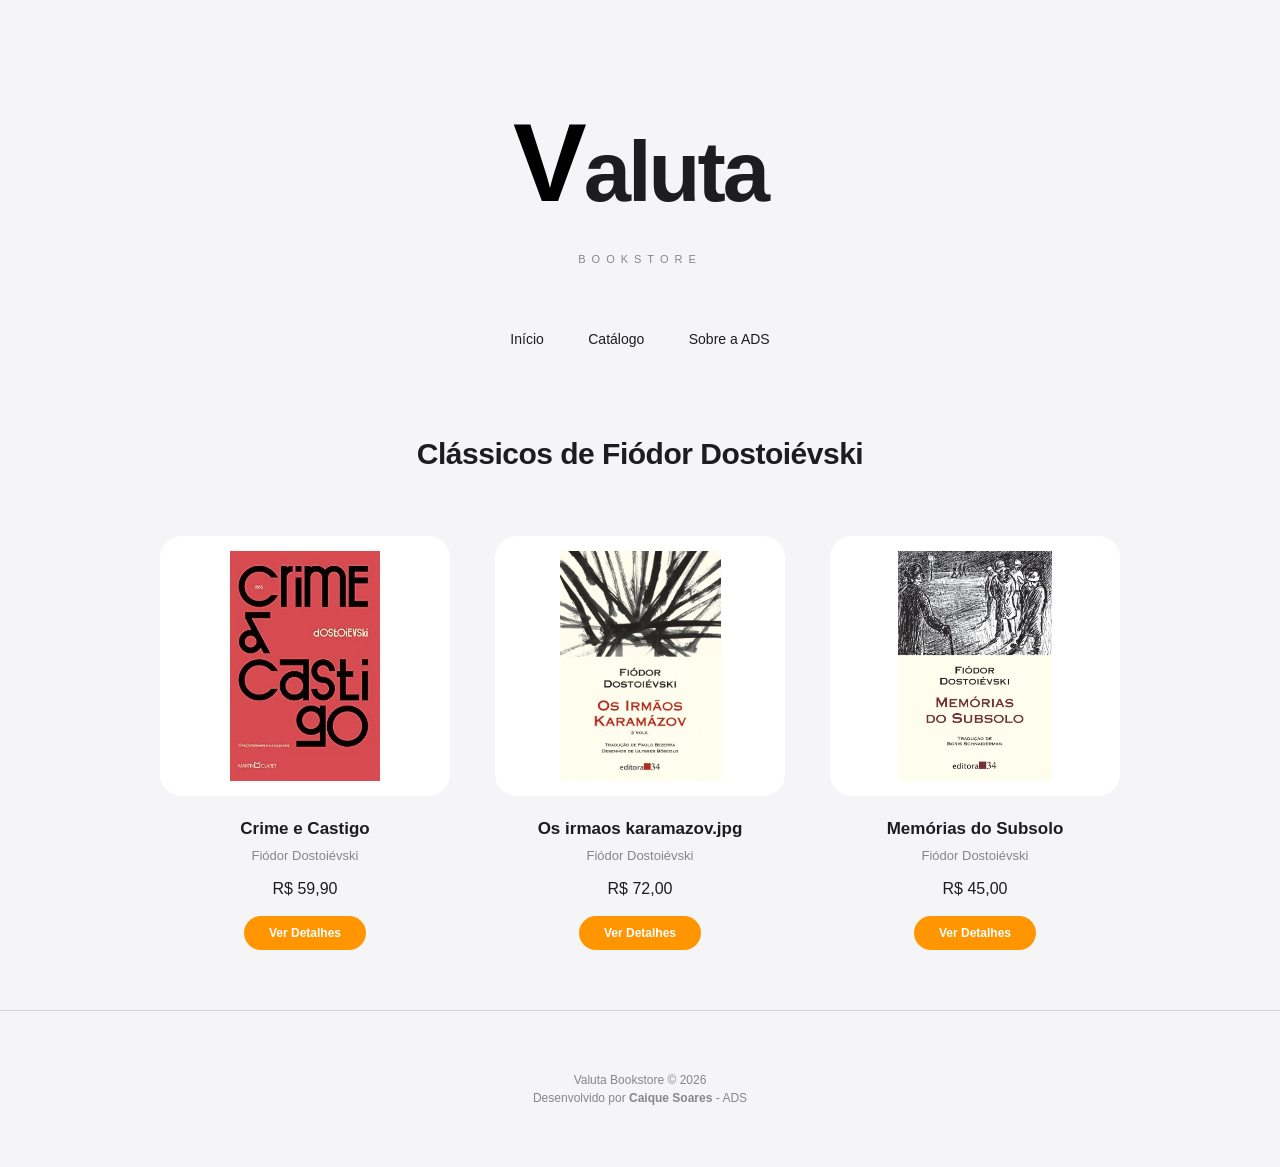
==== index.html @ 692374e3 "layout minimalista Implementação de design limpo com paleta de cinzas e branco." ====
<!DOCTYPE html>
<html lang="pt-br">
<head>
    <meta charset="UTF-8">
    <meta name="viewport" content="width=device-width, initial-scale=1.0">
    <title>Valuta - Bookstore Simulator</title>
    
    <link rel="preconnect" href="https://fonts.googleapis.com">
    <link rel="preconnect" href="https://fonts.gstatic.com" crossorigin>
    <link href="https://fonts.googleapis.com/css2?family=Playfair+Display:ital,wght@1,900&family=Lora:ital,wght@0,400;0,700;1,400&display=swap" rel="stylesheet">
    
    <link rel="stylesheet" href="style.css">
</head>
<body>

    <header>
        <h1 class="logo">Valuta</h1>
        <p class="subtitle">Bookstore</p>
    </header>

    <nav>
        <div class="nav-links">
            <a href="#">Início</a>
            <a href="#">Catálogo</a>
            <a href="#">Sobre a ADS</a>
        </div>
    </nav>

    <main class="container">
        <div class="section-header">
            <h2>Clássicos de Fiódor Dostoiévski</h2>
            <div class="line"></div>
        </div>
        
        <section class="livros-grid">
            <article class="card-livro">
                <div class="capa-container">
                    <img src="crime-e-castigo.webp" alt="Crime e Castigo">
                </div>
                <h3>Crime e Castigo</h3>
                <p class="autor">Fiódor Dostoiévski</p>
                <p class="preco">R$ 59,90</p>
                <button class="btn-comprar">Ver Detalhes</button>
            </article>

            <article class="card-livro">
                <div class="capa-container">
                    <img src="os-irmaos-karamazov.jpg" alt="Os Irmãos Karamazov">
                </div>
                <h3>Os irmaos karamazov.jpg</h3>
                <p class="autor">Fiódor Dostoiévski</p>
                <p class="preco">R$ 72,00</p>
                <button class="btn-comprar">Ver Detalhes</button>
            </article>

            <article class="card-livro">
                <div class="capa-container">
                    <img src="memorias-do-subsolo.jpg" alt="O Homem do Subsolo">
                </div>
                <h3>Memórias do Subsolo</h3>
                <p class="autor">Fiódor Dostoiévski</p>
                <p class="preco">R$ 45,00</p>
                <button class="btn-comprar">Ver Detalhes</button>
            </article>
        </section>
    </main>

    <footer>
        <p>Valuta Bookstore &copy; 2026</p>
        <p>Desenvolvido por <strong>Caique Soares</strong> - ADS</p>
    </footer>

</body>
</html>
---- style.css ----
/* Reset Minimalista Estilo Apple */
* {
    margin: 0;
    padding: 0;
    box-sizing: border-box;
}

body {
    background-color: #f5f5f7; /* Cinza claro suave */
    color: #1d1d1f; /* Tipografia padrão Apple */
    font-family: -apple-system, BlinkMacSystemFont, "Segoe UI", Roboto, Helvetica, Arial, sans-serif;
    line-height: 1.5;
    -webkit-font-smoothing: antialiased;
}

/* Cabeçalho Limpo */
header {
    padding: 80px 20px 40px;
    text-align: center;
}

/* Logo: V com ênfase total */
.logo {
    font-size: 85px;
    font-weight: 700; /* Fonte grossa */
    letter-spacing: -3px;
    color: #1d1d1f;
    display: inline-block;
}

/* Ênfase especial no V */
.logo::first-letter {
    font-size: 1.3em; /* Deixa o V bem maior que o restante */
    font-weight: 900; /* Mais grosso ainda */
    color: #000000;
}

.subtitle {
    font-size: 11px;
    text-transform: uppercase;
    letter-spacing: 6px;
    color: #86868b;
    margin-top: 5px;
    display: block;
}

/* Navegação Transparente (Blur) */
nav {
    display: flex;
    justify-content: center;
    padding: 20px 0;
    background: rgba(245, 245, 247, 0.8);
    backdrop-filter: blur(20px);
    position: sticky;
    top: 0;
    z-index: 100;
}

.nav-links a {
    text-decoration: none;
    color: #1d1d1f;
    margin: 0 20px;
    font-size: 14px;
    font-weight: 400;
    transition: opacity 0.3s;
}

.nav-links a:hover {
    opacity: 0.5;
}

/* Container de Layout */
.container {
    max-width: 1000px;
    margin: 0 auto;
    padding: 60px 20px;
}

.section-header {
    text-align: center;
    margin-bottom: 60px;
}

.section-header h2 {
    font-size: 30px;
    font-weight: 600;
    letter-spacing: -0.5px;
}

/* Grid de Livros Compacto e sem Bordas */
.livros-grid {
    display: grid;
    grid-template-columns: repeat(auto-fit, minmax(220px, 1fr));
    gap: 45px;
}

/* Card Minimalista */
.card-livro {
    background: transparent;
    text-align: center;
    transition: transform 0.4s cubic-bezier(0.4, 0, 0.2, 1);
}

.card-livro:hover {
    transform: translateY(-8px);
}

/* Container da Capa (Reduzido e Arredondado) */
.capa-container {
    width: 100%;
    height: 260px; /* Caixa reduzida conforme solicitado */
    display: flex;
    justify-content: center;
    align-items: center;
    background-color: #ffffff; /* Fundo branco para destacar a foto */
    border-radius: 22px; /* Cantos arredondados estilo Apple */
    margin-bottom: 20px;
    padding: 15px;
    /* Sem bordas externas */
}

.capa-container img {
    max-width: 100%;
    max-height: 100%;
    object-fit: contain; /* Mantém a resolução sem esticar */
}

/* Tipografia dos Livros */
.card-livro h3 {
    font-size: 17px;
    font-weight: 600;
    margin-bottom: 4px;
    color: #1d1d1f;
}

.autor {
    font-size: 13px;
    color: #86868b;
    margin-bottom: 12px;
}

.preco {
    font-size: 16px;
    font-weight: 500;
    color: #1d1d1f;
}

/* Botão em Laranja Calmo */
.btn-comprar {
    background-color: #ff9500; /* Laranja padrão Apple (claro e moderno) */
    color: #ffffff;
    border: none;
    padding: 10px 25px;
    border-radius: 25px; /* Formato pílula */
    font-size: 12px;
    font-weight: 600;
    margin-top: 15px;
    cursor: pointer;
    transition: background 0.3s, transform 0.2s;
}

.btn-comprar:hover {
    background-color: #ffaa33; /* Laranja um pouco mais claro no hover */
    transform: scale(1.05);
}

/* Rodapé */
footer {
    text-align: center;
    padding: 60px 20px;
    background-color: #f5f5f7;
    color: #86868b;
    font-size: 12px;
    border-top: 1px solid #d2d2d7;
}
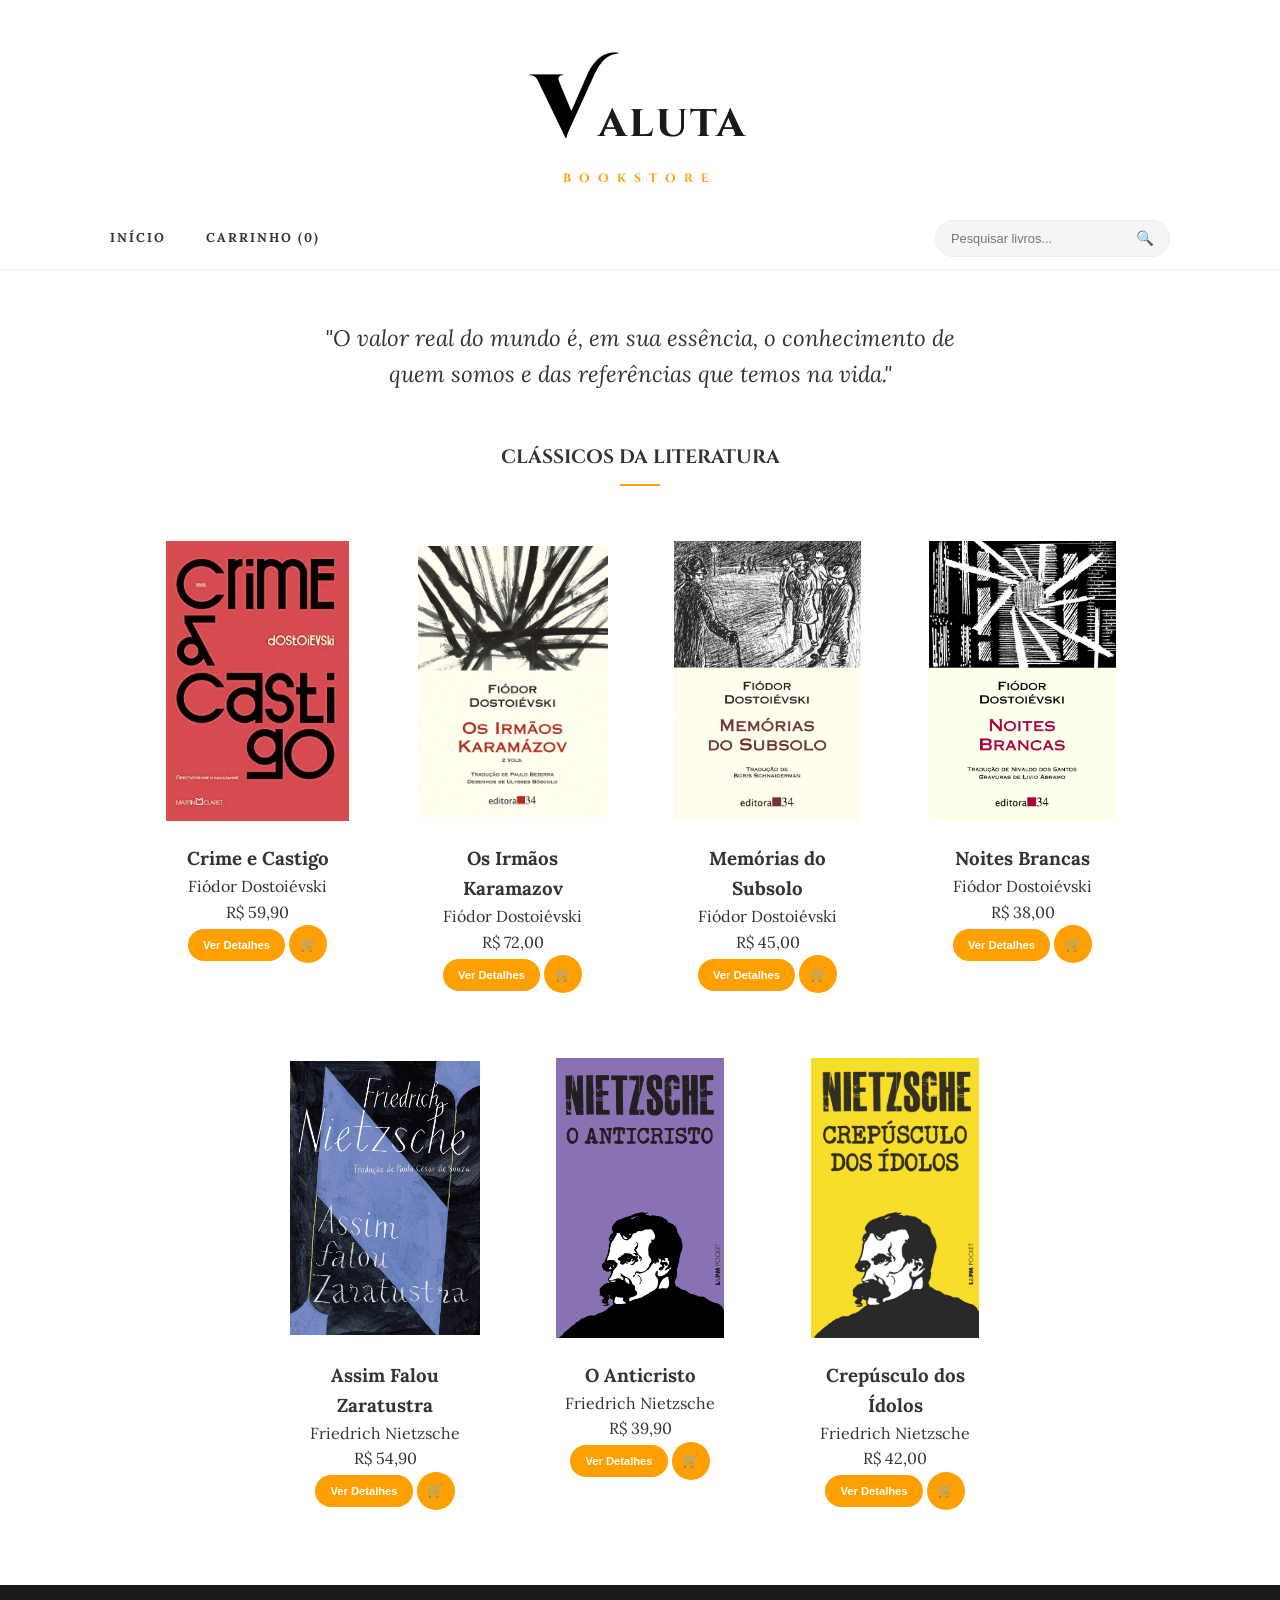
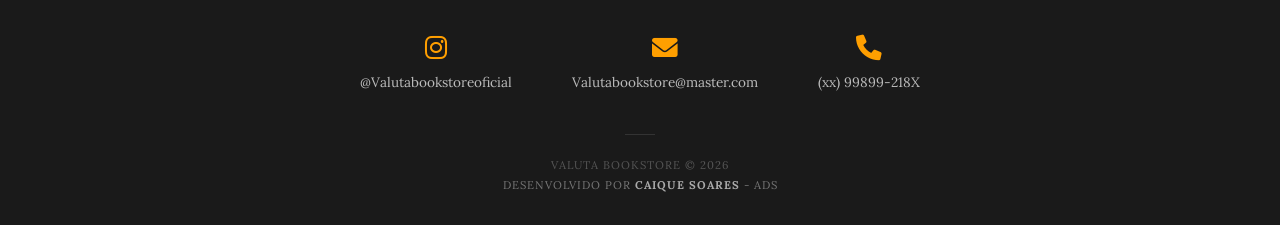
==== commit 2bddba25: "Maior livraria e barra de busca Livros adicionados em elementos de busca com linguagem java script." ====
--- a/index.html
+++ b/index.html
@@ -7,68 +7,78 @@
     
     <link rel="preconnect" href="https://fonts.googleapis.com">
     <link rel="preconnect" href="https://fonts.gstatic.com" crossorigin>
-    <link href="https://fonts.googleapis.com/css2?family=Playfair+Display:ital,wght@1,900&family=Lora:ital,wght@0,400;0,700;1,400&display=swap" rel="stylesheet">
+    <link href="https://fonts.googleapis.com/css2?family=Cinzel:wght@400;700&family=Cinzel+Decorative:wght@900&family=Lora:ital,wght@0,400;0,700;1,400&display=swap" rel="stylesheet">
+    
+    <link rel="stylesheet" href="https://cdnjs.cloudflare.com/ajax/libs/font-awesome/6.0.0/css/all.min.css">
     
     <link rel="stylesheet" href="style.css">
 </head>
 <body>
 
     <header>
-        <h1 class="logo">Valuta</h1>
+        <h1 class="logo"><span class="logo-destaque">V</span>aluta</h1>
         <p class="subtitle">Bookstore</p>
     </header>
 
     <nav>
         <div class="nav-links">
-            <a href="#">Início</a>
-            <a href="#">Catálogo</a>
-            <a href="#">Sobre a ADS</a>
+            <div class="menu-principal">
+                <a href="#">Início</a>
+                <a href="#" id="link-carrinho">Carrinho (0)</a>
+            </div>
+            
+            <div class="search-container">
+                <input type="text" placeholder="Pesquisar livros..." id="search-input">
+                <span class="search-icon">🔍</span>
+            </div>
         </div>
     </nav>
 
+    <section class="hero-intro">
+        <div class="hero-content">
+            <p class="frase">"O valor real do mundo é, em sua essência, o conhecimento de quem somos e das referências que temos na vida."</p>
+        </div>
+    </section>
+
     <main class="container">
         <div class="section-header">
-            <h2>Clássicos de Fiódor Dostoiévski</h2>
+            <h2>Clássicos da literatura</h2>
             <div class="line"></div>
         </div>
         
-        <section class="livros-grid">
-            <article class="card-livro">
-                <div class="capa-container">
-                    <img src="crime-e-castigo.webp" alt="Crime e Castigo">
-                </div>
-                <h3>Crime e Castigo</h3>
-                <p class="autor">Fiódor Dostoiévski</p>
-                <p class="preco">R$ 59,90</p>
-                <button class="btn-comprar">Ver Detalhes</button>
-            </article>
-
-            <article class="card-livro">
-                <div class="capa-container">
-                    <img src="os-irmaos-karamazov.jpg" alt="Os Irmãos Karamazov">
-                </div>
-                <h3>Os irmaos karamazov.jpg</h3>
-                <p class="autor">Fiódor Dostoiévski</p>
-                <p class="preco">R$ 72,00</p>
-                <button class="btn-comprar">Ver Detalhes</button>
-            </article>
-
-            <article class="card-livro">
-                <div class="capa-container">
-                    <img src="memorias-do-subsolo.jpg" alt="O Homem do Subsolo">
-                </div>
-                <h3>Memórias do Subsolo</h3>
-                <p class="autor">Fiódor Dostoiévski</p>
-                <p class="preco">R$ 45,00</p>
-                <button class="btn-comprar">Ver Detalhes</button>
-            </article>
-        </section>
+        <section id="vitrine-livros" class="livros-grid"></section>
     </main>
 
     <footer>
-        <p>Valuta Bookstore &copy; 2026</p>
-        <p>Desenvolvido por <strong>Caique Soares</strong> - ADS</p>
+        <div class="footer-container">
+            <div class="footer-grid">
+                
+                <div class="footer-item">
+                    <i class="fab fa-instagram"></i>
+                    <span>@Valutabookstoreoficial</span>
+                </div>
+                
+                <div class="footer-item">
+                    <i class="fas fa-envelope"></i>
+                    <span>Valutabookstore@master.com</span>
+                </div>
+                
+                <div class="footer-item">
+                    <i class="fas fa-phone"></i>
+                    <span>(xx) 99899-218X</span>
+                </div>
+
+            </div>
+            
+            <div class="footer-line"></div>
+            
+            <div class="footer-bottom">
+                <p>Valuta Bookstore &copy; 2026</p>
+                <p class="dev-credito">Desenvolvido por <strong>Caique Soares</strong> - ADS</p>
+            </div>
+        </div>
     </footer>
 
+    <script src="script.js"></script>
 </body>
 </html>
--- a/style.css
+++ b/style.css
@@ -1,4 +1,4 @@
-/* Reset Minimalista Estilo Apple */
+/* RESET */
 * {
     margin: 0;
     padding: 0;
@@ -6,170 +6,229 @@
 }
 
 body {
-    background-color: #f5f5f7; /* Cinza claro suave */
-    color: #1d1d1f; /* Tipografia padrão Apple */
-    font-family: -apple-system, BlinkMacSystemFont, "Segoe UI", Roboto, Helvetica, Arial, sans-serif;
-    line-height: 1.5;
-    -webkit-font-smoothing: antialiased;
-}
-
-/* Cabeçalho Limpo */
+    font-family: 'Lora', serif;
+    background-color: #ffffff;
+    color: #333;
+    line-height: 1.6;
+}
+
+/* HEADER */
 header {
-    padding: 80px 20px 40px;
-    text-align: center;
-}
-
-/* Logo: V com ênfase total */
+    background-color: #fff;
+    padding: 40px 20px 20px;
+    text-align: center;
+}
+
 .logo {
-    font-size: 85px;
-    font-weight: 700; /* Fonte grossa */
-    letter-spacing: -3px;
-    color: #1d1d1f;
-    display: inline-block;
-}
-
-/* Ênfase especial no V */
-.logo::first-letter {
-    font-size: 1.3em; /* Deixa o V bem maior que o restante */
-    font-weight: 900; /* Mais grosso ainda */
-    color: #000000;
+    font-family: 'Cinzel', serif; 
+    font-size: 2.8rem;
+    color: #1a1a1a;
+    display: flex;
+    align-items: baseline;
+    justify-content: center;
+    letter-spacing: 2px;
+}
+
+.logo-destaque {
+    font-family: 'Cinzel Decorative', cursive;
+    font-size: 5.5rem; 
+    font-weight: 900;
+    color: #000;
 }
 
 .subtitle {
-    font-size: 11px;
-    text-transform: uppercase;
-    letter-spacing: 6px;
-    color: #86868b;
-    margin-top: 5px;
-    display: block;
-}
-
-/* Navegação Transparente (Blur) */
+    font-family: 'Cinzel', serif;
+    text-transform: uppercase;
+    letter-spacing: 8px;
+    font-size: 0.75rem;
+    color: #ff9f00; 
+    margin-top: -12px;
+    font-weight: 700;
+}
+
+/* NAV */
 nav {
-    display: flex;
-    justify-content: center;
-    padding: 20px 0;
-    background: rgba(245, 245, 247, 0.8);
-    backdrop-filter: blur(20px);
+    background-color: #fff;
+    padding: 12px 0;
+    border-bottom: 1px solid #f0f0f0;
     position: sticky;
     top: 0;
-    z-index: 100;
-}
-
-.nav-links a {
+    z-index: 1000;
+}
+
+.nav-links {
+    display: flex;
+    justify-content: space-between;
+    align-items: center;
+    max-width: 1100px;
+    margin: 0 auto;
+    padding: 0 20px;
+}
+
+.menu-principal {
+    display: flex;
+    gap: 40px;
+}
+
+.menu-principal a {
     text-decoration: none;
-    color: #1d1d1f;
-    margin: 0 20px;
-    font-size: 14px;
-    font-weight: 400;
-    transition: opacity 0.3s;
-}
-
-.nav-links a:hover {
-    opacity: 0.5;
-}
-
-/* Container de Layout */
+    color: #333;
+    font-weight: 700;
+    font-size: 0.8rem;
+    text-transform: uppercase;
+    letter-spacing: 2px;
+}
+
+.search-container {
+    display: flex;
+    align-items: center;
+    background-color: #f5f5f7;
+    border-radius: 20px;
+    padding: 6px 15px;
+    border: 1px solid #eee;
+}
+
+.search-container input {
+    background: transparent;
+    border: none;
+    outline: none;
+    font-size: 0.8rem;
+    width: 180px;
+}
+
+.search-icon {
+    font-size: 0.9rem;
+    color: #ff9f00;
+    margin-left: 5px;
+    cursor: default;
+}
+
+/* VITRINE */
+.hero-intro {
+    padding: 50px 20px 30px;
+    text-align: center;
+}
+
+.frase {
+    font-size: 1.4rem;
+    font-style: italic;
+    max-width: 650px;
+    margin: 0 auto;
+}
+
 .container {
-    max-width: 1000px;
-    margin: 0 auto;
-    padding: 60px 20px;
-}
-
-.section-header {
-    text-align: center;
-    margin-bottom: 60px;
+    max-width: 1100px;
+    margin: 20px auto 60px;
 }
 
 .section-header h2 {
-    font-size: 30px;
-    font-weight: 600;
-    letter-spacing: -0.5px;
-}
-
-/* Grid de Livros Compacto e sem Bordas */
+    font-family: 'Cinzel', serif;
+    text-align: center;
+    text-transform: uppercase;
+    font-size: 1.2rem;
+}
+
+.line {
+    width: 40px;
+    height: 2px;
+    background-color: #ff9f00;
+    margin: 12px auto 40px;
+}
+
 .livros-grid {
-    display: grid;
-    grid-template-columns: repeat(auto-fit, minmax(220px, 1fr));
-    gap: 45px;
-}
-
-/* Card Minimalista */
+    display: flex;
+    flex-wrap: wrap;
+    justify-content: center;
+    gap: 35px;
+}
+
 .card-livro {
-    background: transparent;
-    text-align: center;
-    transition: transform 0.4s cubic-bezier(0.4, 0, 0.2, 1);
-}
-
-.card-livro:hover {
-    transform: translateY(-8px);
-}
-
-/* Container da Capa (Reduzido e Arredondado) */
-.capa-container {
+    width: 220px;
+    padding: 15px;
+    text-align: center;
+}
+
+.capa-container img {
     width: 100%;
-    height: 260px; /* Caixa reduzida conforme solicitado */
+    height: 280px;
+    object-fit: contain;
+    margin-bottom: 15px;
+}
+
+.btn-detalhes {
+    background-color: #ff9f00;
+    color: #fff;
+    border: none;
+    padding: 10px 15px;
+    border-radius: 25px;
+    font-size: 0.7rem;
+    font-weight: 700;
+    cursor: pointer;
+}
+
+.btn-add-carrinho {
+    background-color: #ff9f00;
+    color: #fff;
+    border: none;
+    width: 38px;
+    height: 38px;
+    border-radius: 50%;
+    cursor: pointer;
+}
+
+/* FOOTER */
+footer {
+    background-color: #1a1a1a; 
+    color: #ffffff;
+    padding: 50px 20px 30px;
+    margin-top: 60px;
+    text-align: center;
+}
+
+.footer-grid {
     display: flex;
     justify-content: center;
+    gap: 60px;
+    margin-bottom: 40px;
+    flex-wrap: wrap;
+}
+
+.footer-item {
+    display: flex;
+    flex-direction: column;
     align-items: center;
-    background-color: #ffffff; /* Fundo branco para destacar a foto */
-    border-radius: 22px; /* Cantos arredondados estilo Apple */
-    margin-bottom: 20px;
-    padding: 15px;
-    /* Sem bordas externas */
-}
-
-.capa-container img {
-    max-width: 100%;
-    max-height: 100%;
-    object-fit: contain; /* Mantém a resolução sem esticar */
-}
-
-/* Tipografia dos Livros */
-.card-livro h3 {
-    font-size: 17px;
-    font-weight: 600;
-    margin-bottom: 4px;
-    color: #1d1d1f;
-}
-
-.autor {
-    font-size: 13px;
-    color: #86868b;
-    margin-bottom: 12px;
-}
-
-.preco {
-    font-size: 16px;
-    font-weight: 500;
-    color: #1d1d1f;
-}
-
-/* Botão em Laranja Calmo */
-.btn-comprar {
-    background-color: #ff9500; /* Laranja padrão Apple (claro e moderno) */
-    color: #ffffff;
-    border: none;
-    padding: 10px 25px;
-    border-radius: 25px; /* Formato pílula */
-    font-size: 12px;
-    font-weight: 600;
-    margin-top: 15px;
-    cursor: pointer;
-    transition: background 0.3s, transform 0.2s;
-}
-
-.btn-comprar:hover {
-    background-color: #ffaa33; /* Laranja um pouco mais claro no hover */
-    transform: scale(1.05);
-}
-
-/* Rodapé */
-footer {
-    text-align: center;
-    padding: 60px 20px;
-    background-color: #f5f5f7;
-    color: #86868b;
-    font-size: 12px;
-    border-top: 1px solid #d2d2d7;
+    gap: 12px;
+}
+
+.footer-item i {
+    color: #ff9f00 !important;
+    font-size: 1.6rem;
+}
+
+.footer-item span {
+    color: #bbbbbb; 
+    font-size: 0.85rem;
+}
+
+.footer-line {
+    width: 30px;
+    height: 1px;
+    background-color: #333;
+    margin: 0 auto 20px;
+}
+
+.footer-bottom {
+    font-size: 0.7rem;
+    color: #555;
+    letter-spacing: 1px;
+    text-transform: uppercase;
+    line-height: 1.8;
+}
+
+.dev-credito {
+    color: #777;
+}
+
+.dev-credito strong {
+    color: #aaa;
 }
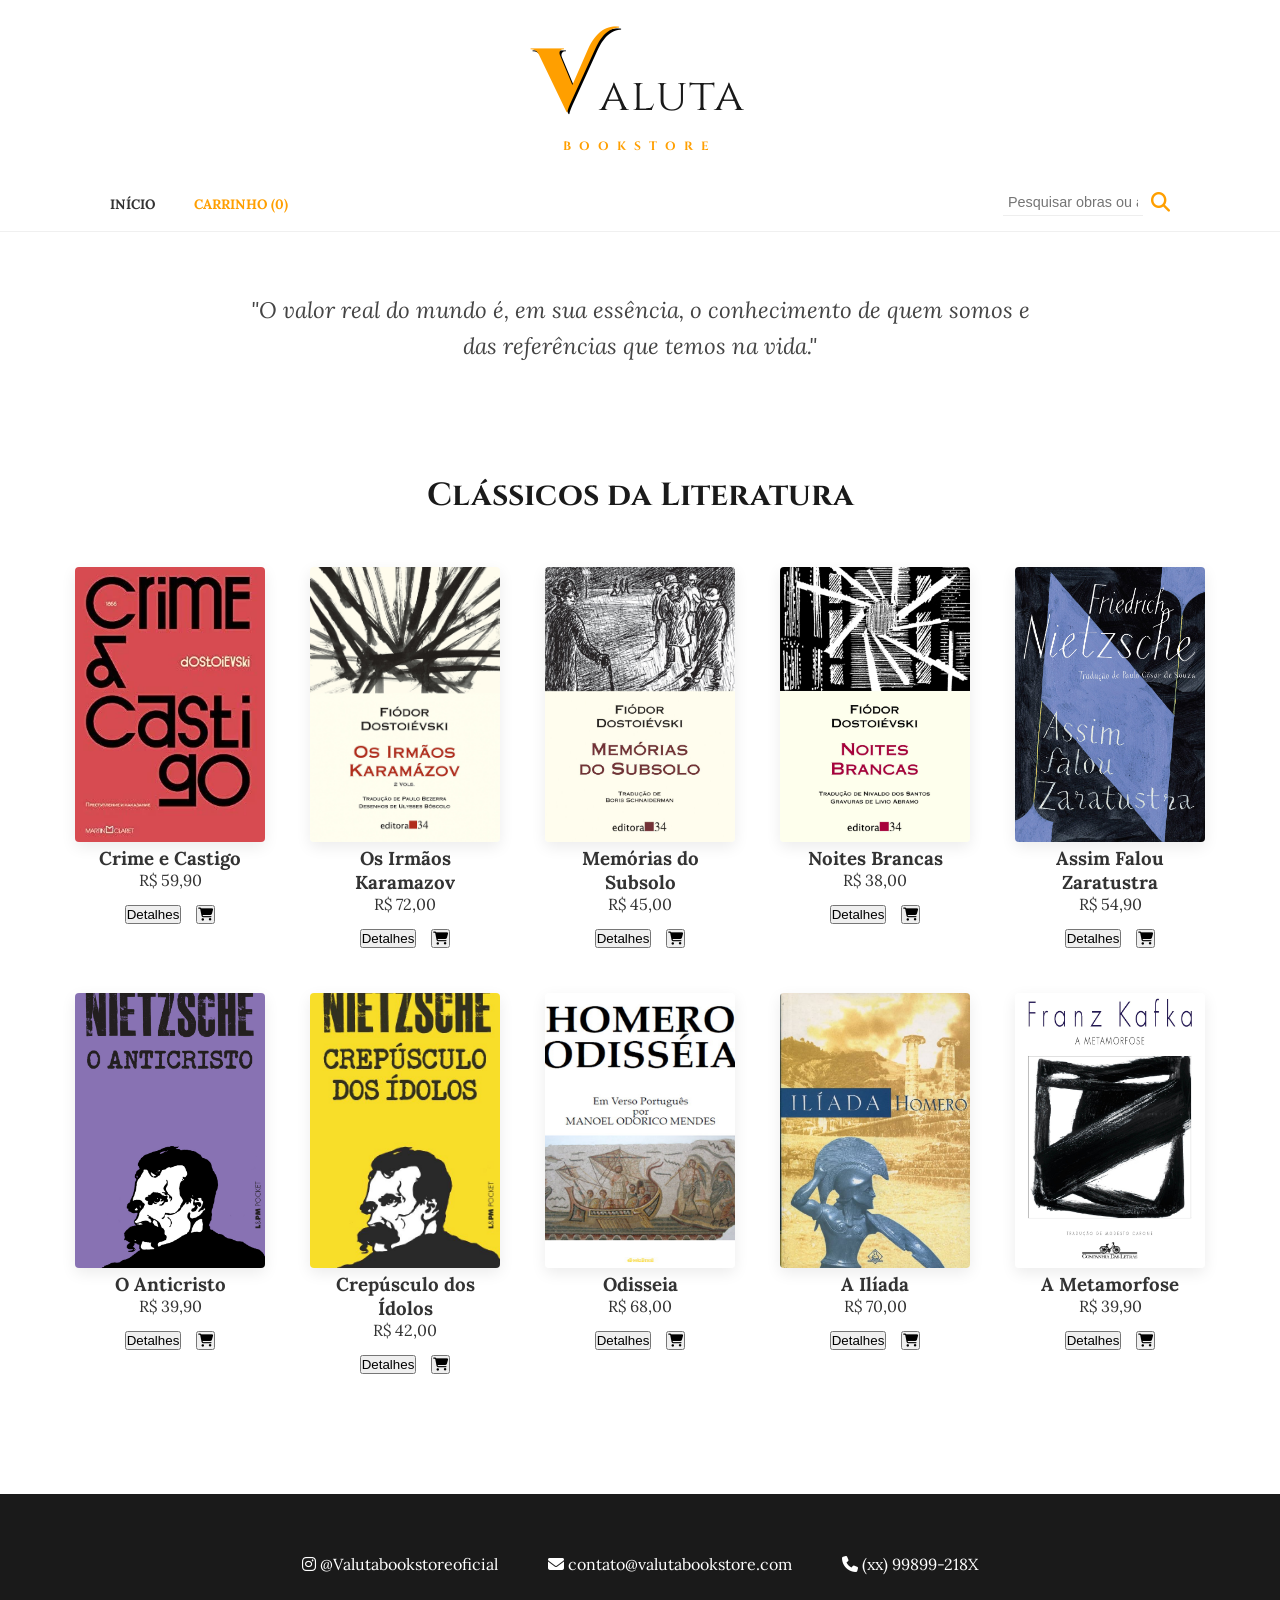
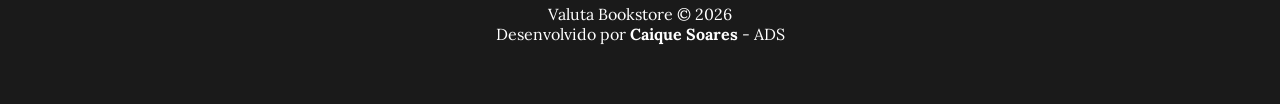
==== commit 1445e70b: "VALUTA BOOKSTORE UPDATE - VISUAL - CARRINHO Nessa versão a função "carrinho" já esta funcionando e d" ====
--- a/index.html
+++ b/index.html
@@ -3,33 +3,38 @@
 <head>
     <meta charset="UTF-8">
     <meta name="viewport" content="width=device-width, initial-scale=1.0">
-    <title>Valuta - Bookstore Simulator</title>
+    <title>Valuta - Bookstore</title>
     
+    <meta name="description" content="Valuta Bookstore - Onde o valor real está no conhecimento clássico.">
+    <meta name="author" content="Caique Soares - ADS">
+
     <link rel="preconnect" href="https://fonts.googleapis.com">
     <link rel="preconnect" href="https://fonts.gstatic.com" crossorigin>
     <link href="https://fonts.googleapis.com/css2?family=Cinzel:wght@400;700&family=Cinzel+Decorative:wght@900&family=Lora:ital,wght@0,400;0,700;1,400&display=swap" rel="stylesheet">
     
-    <link rel="stylesheet" href="https://cdnjs.cloudflare.com/ajax/libs/font-awesome/6.0.0/css/all.min.css">
+    <link rel="stylesheet" href="https://cdnjs.cloudflare.com/ajax/libs/font-awesome/6.5.1/css/all.min.css">
     
     <link rel="stylesheet" href="style.css">
 </head>
 <body>
 
     <header>
-        <h1 class="logo"><span class="logo-destaque">V</span>aluta</h1>
+        <h1 class="logo">
+            <span class="logo-destaque">V</span><span class="logo-texto">aluta</span>
+        </h1>
         <p class="subtitle">Bookstore</p>
     </header>
 
     <nav>
         <div class="nav-links">
             <div class="menu-principal">
-                <a href="#">Início</a>
-                <a href="#" id="link-carrinho">Carrinho (0)</a>
+                <a href="index.html">Início</a>
+                <a href="carrinho.html" id="link-carrinho">CARRINHO (<span id="contagem-carrinho">0</span>)</a>
             </div>
             
             <div class="search-container">
-                <input type="text" placeholder="Pesquisar livros..." id="search-input">
-                <span class="search-icon">🔍</span>
+                <input type="text" placeholder="Pesquisar obras ou autores..." id="search-input">
+                <i class="fas fa-search search-icon"></i>
             </div>
         </div>
     </nav>
@@ -42,11 +47,12 @@
 
     <main class="container">
         <div class="section-header">
-            <h2>Clássicos da literatura</h2>
+            <h2>Clássicos da Literatura</h2>
             <div class="line"></div>
         </div>
         
-        <section id="vitrine-livros" class="livros-grid"></section>
+        <section id="vitrine-livros" class="livros-grid">
+            </section>
     </main>
 
     <footer>
@@ -60,7 +66,7 @@
                 
                 <div class="footer-item">
                     <i class="fas fa-envelope"></i>
-                    <span>Valutabookstore@master.com</span>
+                    <span>contato@valutabookstore.com</span>
                 </div>
                 
                 <div class="footer-item">
@@ -80,5 +86,16 @@
     </footer>
 
     <script src="script.js"></script>
+    <script>
+        // Pequena função para manter o contador atualizado ao carregar a página
+        function atualizarContador() {
+            const carrinho = JSON.parse(localStorage.getItem('carrinho')) || [];
+            const elementoContador = document.getElementById('contagem-carrinho');
+            if (elementoContador) {
+                elementoContador.innerText = carrinho.length;
+            }
+        }
+        window.addEventListener('DOMContentLoaded', atualizarContador);
+    </script>
 </body>
 </html>
--- a/style.css
+++ b/style.css
@@ -1,4 +1,9 @@
-/* RESET */
+/* ============================================================
+   VALUTA - DESIGN FINALIZADO E ORGANIZADO (V. FINAL CORRIGIDA)
+   ============================================================ */
+
+@import url('https://fonts.googleapis.com/css2?family=Cinzel:wght@400;700&family=Cinzel+Decorative:wght@900&family=Lora:ital,wght@0,400;0,700;1,400&family=Inter:wght@300;400;600&display=swap');
+
 * {
     margin: 0;
     padding: 0;
@@ -9,31 +14,50 @@
     font-family: 'Lora', serif;
     background-color: #ffffff;
     color: #333;
-    line-height: 1.6;
-}
-
-/* HEADER */
+    overflow-x: hidden;
+    -webkit-font-smoothing: antialiased;
+}
+
+/* ============================================================
+   CABEÇALHO (LOGO UNIFICADA - PADRONIZAÇÃO TOTAL)
+   ============================================================ */
 header {
     background-color: #fff;
     padding: 40px 20px 20px;
     text-align: center;
 }
 
+.logo-link {
+    text-decoration: none !important;
+}
+
 .logo {
-    font-family: 'Cinzel', serif; 
+    display: flex;
+    align-items: baseline;
+    justify-content: center;
+    text-decoration: none !important;
+    letter-spacing: 2px;
+    cursor: pointer;
+    border: none;
+    background: none;
+}
+
+.logo-texto {
+    font-family: 'Cinzel', serif !important;
     font-size: 2.8rem;
-    color: #1a1a1a;
-    display: flex;
-    align-items: baseline;
-    justify-content: center;
-    letter-spacing: 2px;
+    color: #1a1a1a !important;
+    font-weight: 400;
+    font-style: normal;
 }
 
 .logo-destaque {
-    font-family: 'Cinzel Decorative', cursive;
-    font-size: 5.5rem; 
+    font-family: 'Cinzel Decorative', cursive !important;
+    font-size: 5.5rem;
     font-weight: 900;
-    color: #000;
+    color: #ff9f00;
+    text-shadow: 2px 2px 0px #000;
+    line-height: 1;
+    display: inline-block;
 }
 
 .subtitle {
@@ -41,15 +65,17 @@
     text-transform: uppercase;
     letter-spacing: 8px;
     font-size: 0.75rem;
-    color: #ff9f00; 
-    margin-top: -12px;
+    color: #ff9f00;
+    margin-top: 10px;
     font-weight: 700;
 }
 
-/* NAV */
+/* ============================================================
+   NAVEGAÇÃO E BUSCA
+   ============================================================ */
 nav {
     background-color: #fff;
-    padding: 12px 0;
+    padding: 15px 0;
     border-bottom: 1px solid #f0f0f0;
     position: sticky;
     top: 0;
@@ -65,170 +91,236 @@
     padding: 0 20px;
 }
 
-.menu-principal {
-    display: flex;
-    gap: 40px;
-}
-
 .menu-principal a {
     text-decoration: none;
     color: #333;
     font-weight: 700;
-    font-size: 0.8rem;
+    font-size: 0.85rem;
     text-transform: uppercase;
-    letter-spacing: 2px;
+    margin-right: 35px;
+    transition: color 0.3s;
+}
+
+.menu-principal a:hover {
+    color: #ff9f00;
+}
+
+#link-carrinho {
+    color: #ff9f00 !important;
 }
 
 .search-container {
     display: flex;
     align-items: center;
-    background-color: #f5f5f7;
-    border-radius: 20px;
-    padding: 6px 15px;
-    border: 1px solid #eee;
 }
 
 .search-container input {
+    border: none;
+    border-bottom: 1px solid #eee;
     background: transparent;
-    border: none;
     outline: none;
-    font-size: 0.8rem;
-    width: 180px;
+    width: 140px;
+    padding: 5px;
+    font-size: 0.9rem;
 }
 
 .search-icon {
-    font-size: 0.9rem;
     color: #ff9f00;
-    margin-left: 5px;
-    cursor: default;
-}
-
-/* VITRINE */
+    font-size: 1.2rem;
+    cursor: pointer;
+    margin-left: 8px;
+}
+
+/* ============================================================
+   CONTEÚDO VITRINE (INDEX)
+   ============================================================ */
 .hero-intro {
-    padding: 50px 20px 30px;
+    padding: 60px 20px;
     text-align: center;
 }
 
 .frase {
     font-size: 1.4rem;
     font-style: italic;
-    max-width: 650px;
+    color: #444;
+    max-width: 800px;
     margin: 0 auto;
-}
-
-.container {
-    max-width: 1100px;
-    margin: 20px auto 60px;
+    line-height: 1.6;
+}
+
+.section-header {
+    text-align: center;
+    margin: 50px 0 30px;
 }
 
 .section-header h2 {
     font-family: 'Cinzel', serif;
-    text-align: center;
-    text-transform: uppercase;
-    font-size: 1.2rem;
-}
-
-.line {
-    width: 40px;
-    height: 2px;
-    background-color: #ff9f00;
-    margin: 12px auto 40px;
+    font-size: 2rem;
+    color: #1a1a1a;
 }
 
 .livros-grid {
     display: flex;
     flex-wrap: wrap;
     justify-content: center;
-    gap: 35px;
+    gap: 45px;
+    max-width: 1200px;
+    margin: 0 auto;
+    padding: 20px;
 }
 
 .card-livro {
-    width: 220px;
-    padding: 15px;
-    text-align: center;
-}
-
-.capa-container img {
+    width: 190px;
+    text-align: center;
+    transition: transform 0.4s cubic-bezier(0.175, 0.885, 0.32, 1.275);
+}
+
+.card-livro img {
     width: 100%;
-    height: 280px;
-    object-fit: contain;
-    margin-bottom: 15px;
-}
-
-.btn-detalhes {
-    background-color: #ff9f00;
+    height: 275px;
+    object-fit: cover;
+    border-radius: 4px;
+    box-shadow: 0 5px 15px rgba(0,0,0,0.08);
+}
+
+.card-livro:hover {
+    transform: translateY(-10px);
+}
+
+.card-acoes {
+    display: flex;
+    align-items: center;
+    justify-content: center;
+    gap: 15px;
+    margin-top: 15px;
+}
+
+/* ============================================================
+   PÁGINA DE PRODUTO E CARRINHO (ESTRUTURA GERAL)
+   ============================================================ */
+.carrinho-layout {
+    display: flex;
+    justify-content: space-between;
+    max-width: 1200px;
+    margin: 60px auto;
+    padding: 0 20px;
+    gap: 60px;
+}
+
+.carrinho-banner {
+    flex: 1;
+    display: flex;
+    flex-direction: column;
+    justify-content: center;
+    border-left: 5px solid #ff9f00;
+    padding-left: 30px;
+}
+
+.carrinho-lateral {
+    width: 400px;
+    background-color: #fcfcfc;
+    padding: 30px;
+    border: 1px solid #eee;
+    border-radius: 4px;
+}
+
+.item-carrinho {
+    display: flex;
+    align-items: center;
+    gap: 20px;
+    margin-bottom: 25px;
+    padding-bottom: 15px;
+    border-bottom: 1px dotted #ccc;
+}
+
+.item-carrinho img {
+    width: 70px;
+    height: 100px;
+    object-fit: cover;
+}
+
+/* ============================================================
+   RODAPÉ
+   ============================================================ */
+footer {
+    background-color: #1a1a1a;
     color: #fff;
-    border: none;
-    padding: 10px 15px;
-    border-radius: 25px;
-    font-size: 0.7rem;
-    font-weight: 700;
-    cursor: pointer;
-}
-
-.btn-add-carrinho {
-    background-color: #ff9f00;
-    color: #fff;
-    border: none;
-    width: 38px;
-    height: 38px;
-    border-radius: 50%;
-    cursor: pointer;
-}
-
-/* FOOTER */
-footer {
-    background-color: #1a1a1a; 
-    color: #ffffff;
-    padding: 50px 20px 30px;
-    margin-top: 60px;
-    text-align: center;
+    padding: 60px 20px;
+    text-align: center;
+    margin-top: 100px;
 }
 
 .footer-grid {
     display: flex;
     justify-content: center;
-    gap: 60px;
-    margin-bottom: 40px;
+    gap: 50px;
+    margin-bottom: 30px;
     flex-wrap: wrap;
 }
 
-.footer-item {
-    display: flex;
-    flex-direction: column;
-    align-items: center;
-    gap: 12px;
-}
-
-.footer-item i {
-    color: #ff9f00 !important;
-    font-size: 1.6rem;
-}
-
-.footer-item span {
-    color: #bbbbbb; 
-    font-size: 0.85rem;
-}
-
-.footer-line {
-    width: 30px;
-    height: 1px;
-    background-color: #333;
-    margin: 0 auto 20px;
-}
-
-.footer-bottom {
-    font-size: 0.7rem;
-    color: #555;
-    letter-spacing: 1px;
-    text-transform: uppercase;
-    line-height: 1.8;
-}
-
-.dev-credito {
-    color: #777;
-}
-
-.dev-credito strong {
-    color: #aaa;
+/* ============================================================
+   RESPONSIVIDADE - OTIMIZAÇÃO MOBILE (VERSÃO FINAL)
+   ============================================================ */
+
+@media (max-width: 768px) {
+    /* Header e Logo Mobile */
+    header { padding: 30px 15px 15px; }
+    .logo-destaque { font-size: 3.8rem !important; }
+    .logo-texto { font-size: 2rem !important; }
+    .subtitle { letter-spacing: 4px; font-size: 0.65rem; }
+
+    /* Navegação Mobile */
+    .nav-links {
+        flex-direction: column;
+        gap: 15px;
+        padding: 10px 0;
+    }
+    .menu-principal a {
+        margin: 0 10px;
+        font-size: 0.75rem;
+    }
+    .search-container input {
+        width: 180px;
+        text-align: center;
+    }
+
+    /* Vitrine Mobile */
+    .hero-intro { padding: 40px 15px; }
+    .frase { font-size: 1.1rem; }
+    .livros-grid { gap: 20px; padding: 10px; }
+    .card-livro { width: 45%; } /* Dois livros por linha */
+    .card-livro img { height: auto; aspect-ratio: 2/3; }
+
+    /* Layout do Carrinho Mobile (Empilhado) */
+    .carrinho-layout {
+        flex-direction: column;
+        margin: 30px auto;
+        gap: 40px;
+    }
+    .carrinho-banner {
+        border-left: none;
+        border-bottom: 4px solid #ff9f00;
+        padding-left: 0;
+        padding-bottom: 20px;
+        text-align: center;
+    }
+    .carrinho-banner h2 { font-size: 1.8rem; }
+    .carrinho-lateral {
+        width: 100%;
+        padding: 20px;
+    }
+
+    /* Itens do Carrinho Mobile */
+    .item-carrinho { gap: 15px; }
+    .item-carrinho img { width: 60px; height: 90px; }
+    .item-info h4 { font-size: 0.8rem; }
+
+    /* Footer Mobile */
+    .footer-grid { gap: 20px; flex-direction: column; align-items: center; }
+}
+
+@media (max-width: 480px) {
+    .card-livro { width: 100%; max-width: 220px; } /* Um livro por linha em telas muito pequenas */
+    .logo-destaque { font-size: 3rem !important; }
+    .logo-texto { font-size: 1.6rem !important; }
 }
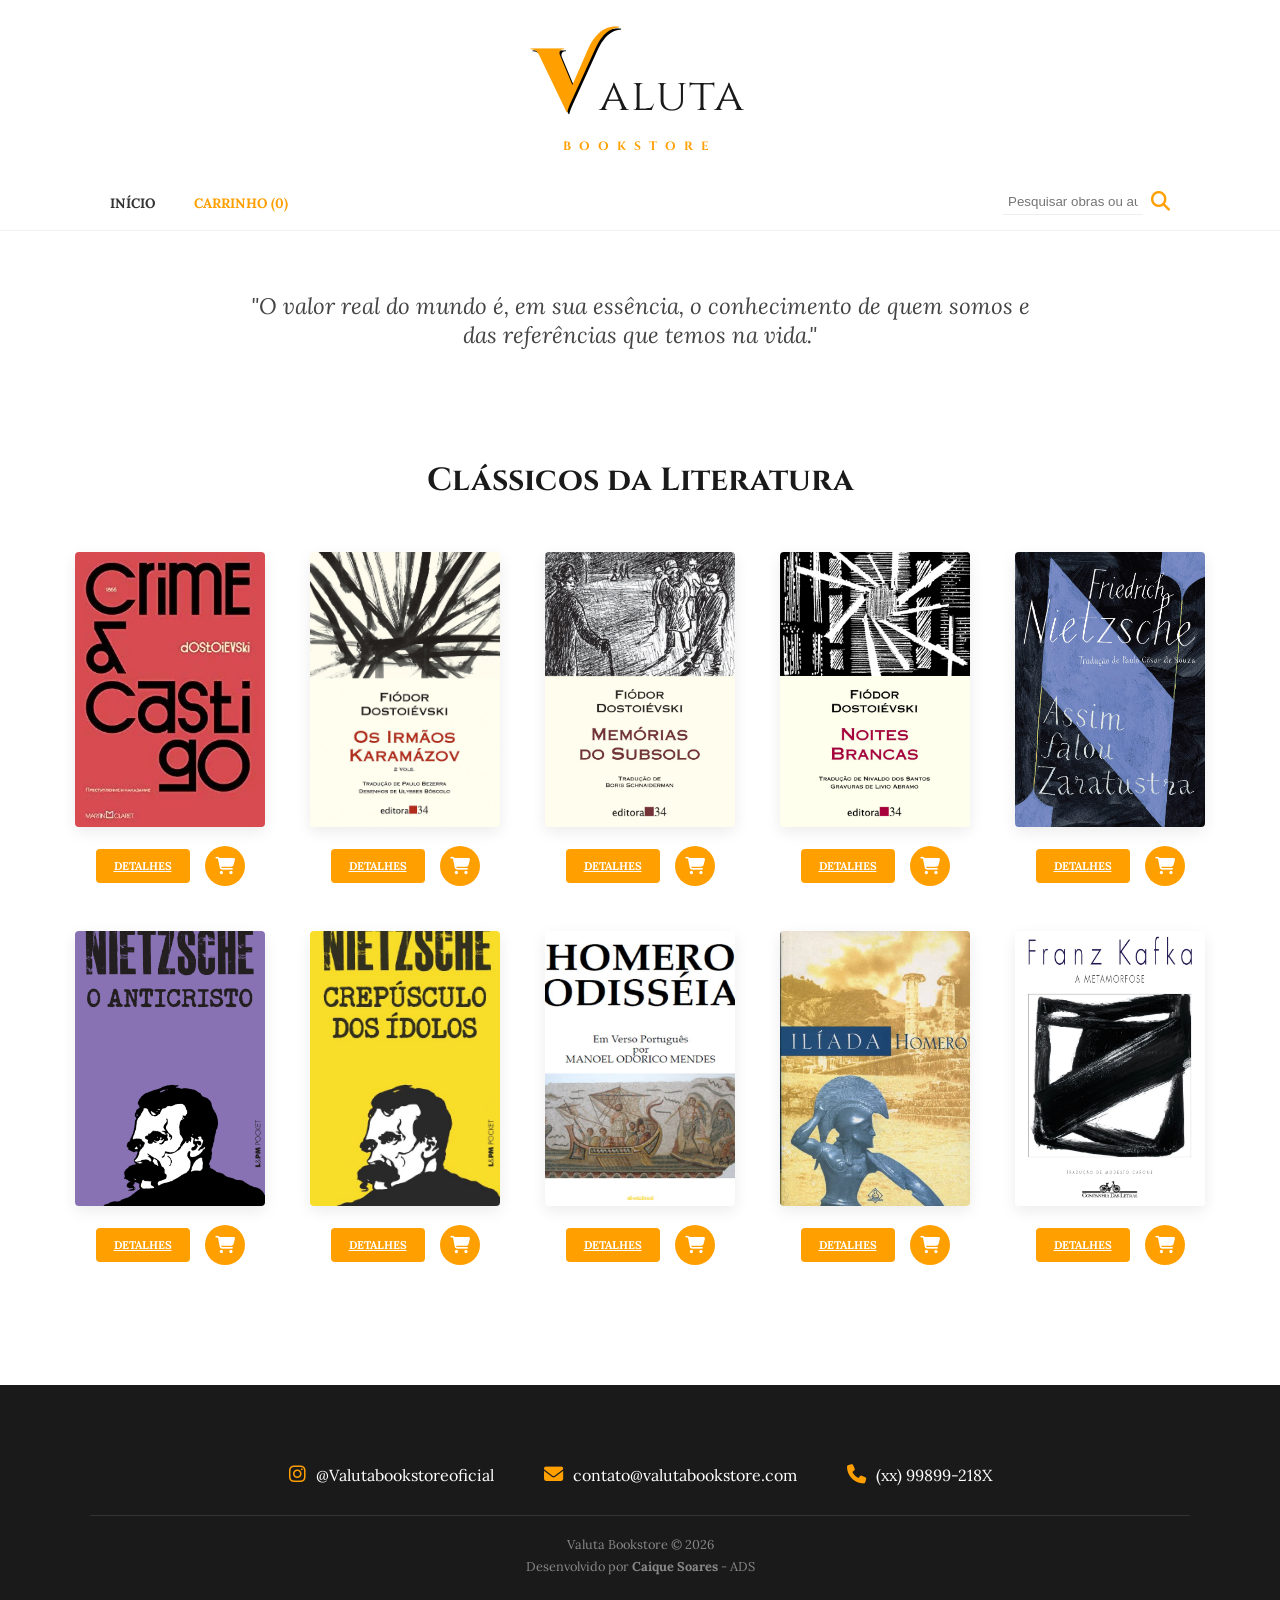
==== commit 9caac1a9: "VALUTA BOOKSTORE - funçoes de carrinho e mal funcionamento da pagina corrigidos versão de bugs corri" ====
--- a/index.html
+++ b/index.html
@@ -52,13 +52,12 @@
         </div>
         
         <section id="vitrine-livros" class="livros-grid">
-            </section>
+        </section>
     </main>
 
     <footer>
         <div class="footer-container">
             <div class="footer-grid">
-                
                 <div class="footer-item">
                     <i class="fab fa-instagram"></i>
                     <span>@Valutabookstoreoficial</span>
@@ -73,7 +72,6 @@
                     <i class="fas fa-phone"></i>
                     <span>(xx) 99899-218X</span>
                 </div>
-
             </div>
             
             <div class="footer-line"></div>
@@ -85,17 +83,6 @@
         </div>
     </footer>
 
-    <script src="script.js"></script>
-    <script>
-        // Pequena função para manter o contador atualizado ao carregar a página
-        function atualizarContador() {
-            const carrinho = JSON.parse(localStorage.getItem('carrinho')) || [];
-            const elementoContador = document.getElementById('contagem-carrinho');
-            if (elementoContador) {
-                elementoContador.innerText = carrinho.length;
-            }
-        }
-        window.addEventListener('DOMContentLoaded', atualizarContador);
-    </script>
+    <script src="produto.js"></script>
 </body>
 </html>
--- a/style.css
+++ b/style.css
@@ -15,7 +15,6 @@
     background-color: #ffffff;
     color: #333;
     overflow-x: hidden;
-    -webkit-font-smoothing: antialiased;
 }
 
 /* ============================================================
@@ -27,11 +26,8 @@
     text-align: center;
 }
 
-.logo-link {
-    text-decoration: none !important;
-}
-
-.logo {
+.logo, 
+a.logo {
     display: flex;
     align-items: baseline;
     justify-content: center;
@@ -42,12 +38,14 @@
     background: none;
 }
 
-.logo-texto {
+.logo-texto, 
+.logo span:not(.logo-destaque) {
     font-family: 'Cinzel', serif !important;
     font-size: 2.8rem;
     color: #1a1a1a !important;
     font-weight: 400;
     font-style: normal;
+    text-transform: none;
 }
 
 .logo-destaque {
@@ -77,9 +75,6 @@
     background-color: #fff;
     padding: 15px 0;
     border-bottom: 1px solid #f0f0f0;
-    position: sticky;
-    top: 0;
-    z-index: 1000;
 }
 
 .nav-links {
@@ -98,11 +93,6 @@
     font-size: 0.85rem;
     text-transform: uppercase;
     margin-right: 35px;
-    transition: color 0.3s;
-}
-
-.menu-principal a:hover {
-    color: #ff9f00;
 }
 
 #link-carrinho {
@@ -121,7 +111,6 @@
     outline: none;
     width: 140px;
     padding: 5px;
-    font-size: 0.9rem;
 }
 
 .search-icon {
@@ -145,7 +134,11 @@
     color: #444;
     max-width: 800px;
     margin: 0 auto;
-    line-height: 1.6;
+}
+
+/* Regra para ocultar intro apenas quando o container de produto existe */
+body:has(.container-produto) .hero-intro {
+    display: none !important;
 }
 
 .section-header {
@@ -173,6 +166,7 @@
     width: 190px;
     text-align: center;
     transition: transform 0.4s cubic-bezier(0.175, 0.885, 0.32, 1.275);
+    cursor: pointer;
 }
 
 .card-livro img {
@@ -181,10 +175,15 @@
     object-fit: cover;
     border-radius: 4px;
     box-shadow: 0 5px 15px rgba(0,0,0,0.08);
+    transition: box-shadow 0.4s ease;
 }
 
 .card-livro:hover {
     transform: translateY(-10px);
+}
+
+.card-livro:hover img {
+    box-shadow: 0 15px 35px rgba(0,0,0,0.15);
 }
 
 .card-acoes {
@@ -195,9 +194,198 @@
     margin-top: 15px;
 }
 
-/* ============================================================
-   PÁGINA DE PRODUTO E CARRINHO (ESTRUTURA GERAL)
-   ============================================================ */
+.btn-detalhes {
+    background-color: #ff9f00;
+    color: #fff;
+    border: none;
+    padding: 10px 18px;
+    font-weight: 700;
+    text-transform: uppercase;
+    cursor: pointer;
+    border-radius: 4px;
+    font-size: 0.7rem;
+}
+
+.btn-carrinho-circular {
+    background-color: #ff9f00;
+    color: white;
+    width: 40px;
+    height: 40px;
+    border-radius: 50%;
+    display: flex;
+    align-items: center;
+    justify-content: center;
+    font-size: 1.1rem;
+    cursor: pointer;
+    border: none;
+}
+
+/* ============================================================
+   PÁGINA DE PRODUTO (DETALHES)
+   ============================================================ */
+.container-produto {
+    display: flex;
+    gap: 80px;
+    align-items: flex-start;
+    max-width: 1100px;
+    margin: 50px auto;
+}
+
+.produto-imagem {
+    flex: 0 0 280px !important; 
+}
+
+.produto-imagem img {
+    width: 280px !important; 
+    height: 420px !important; 
+    object-fit: cover;
+    border-radius: 4px;
+    box-shadow: 15px 15px 40px rgba(0,0,0,0.12);
+}
+
+.produto-info {
+    flex: 1;
+}
+
+.produto-autor {
+    font-size: 1.4rem;
+    color: #000 !important;
+    font-style: italic;
+    margin-bottom: 30px;
+}
+
+.compra-area {
+    display: flex;
+    align-items: center;
+    gap: 30px;
+    margin-top: 80px;
+}
+
+.btn-comprar-grande {
+    background-color: #ff9f00;
+    color: #fff;
+    border: none;
+    padding: 15px 45px;
+    font-weight: 700;
+    text-transform: uppercase;
+    border-radius: 50px;
+    cursor: pointer;
+}
+
+/* ============================================================
+   NOVA SEÇÃO: SOBRE O AUTOR (PÁGINA DE PRODUTO)
+   ============================================================ */
+.secao-autor {
+    max-width: 1100px;
+    margin: 80px auto 40px;
+    padding: 60px 20px;
+    border-top: 1px solid #f0f0f0;
+}
+
+.autor-container {
+    display: flex;
+    align-items: center;
+    gap: 50px;
+    max-width: 900px;
+    margin: 0 auto;
+    background-color: #fafafa;
+    padding: 40px;
+    border-radius: 8px;
+}
+
+.autor-foto-wrapper img {
+    width: 160px;
+    height: 160px;
+    border-radius: 50%;
+    object-fit: cover;
+    border: 4px solid #ff9f00;
+    filter: grayscale(100%);
+    transition: all 0.4s ease;
+    box-shadow: 0 10px 20px rgba(0,0,0,0.1);
+}
+
+.autor-foto-wrapper img:hover {
+    filter: grayscale(0%);
+    transform: scale(1.05);
+}
+
+.autor-detalhes h3 {
+    font-family: 'Cinzel', serif;
+    font-size: 0.8rem;
+    color: #ff9f00;
+    letter-spacing: 4px;
+    text-transform: uppercase;
+    margin-bottom: 10px;
+}
+
+.autor-detalhes h4 {
+    font-family: 'Cinzel', serif;
+    font-size: 2rem;
+    color: #1a1a1a;
+    margin-bottom: 15px;
+}
+
+.autor-detalhes p {
+    font-family: 'Inter', sans-serif;
+    font-size: 1rem;
+    line-height: 1.8;
+    color: #555;
+    font-style: italic;
+}
+
+/* ============================================================
+   RODAPÉ
+   ============================================================ */
+footer {
+    background-color: #1a1a1a;
+    color: #fff;
+    padding: 80px 20px;
+    text-align: center;
+    margin-top: 100px;
+}
+
+.footer-container {
+    max-width: 1100px;
+    margin: 0 auto;
+}
+
+.footer-grid {
+    display: flex;
+    justify-content: center;
+    gap: 50px;
+    margin-bottom: 30px;
+    flex-wrap: wrap;
+}
+
+.footer-item {
+    display: flex;
+    align-items: center;
+    gap: 10px;
+}
+
+.footer-item i {
+    color: #ff9f00;
+    font-size: 1.2rem;
+}
+
+.footer-line {
+    border-top: 1px solid #333;
+    margin: 20px 0;
+}
+
+.footer-bottom {
+    font-size: 0.8rem;
+    color: #888;
+}
+
+.dev-credito {
+    margin-top: 5px;
+}
+
+/* ============================================================
+   ESTILOS EXCLUSIVOS DO CARRINHO (SIDEBAR DIREITA)
+   ============================================================ */
+
 .carrinho-layout {
     display: flex;
     justify-content: space-between;
@@ -214,6 +402,12 @@
     justify-content: center;
     border-left: 5px solid #ff9f00;
     padding-left: 30px;
+}
+
+.carrinho-banner h2 {
+    font-family: 'Cinzel', serif;
+    font-size: 2.5rem;
+    margin-bottom: 15px;
 }
 
 .carrinho-lateral {
@@ -222,6 +416,22 @@
     padding: 30px;
     border: 1px solid #eee;
     border-radius: 4px;
+    box-shadow: 10px 10px 30px rgba(0,0,0,0.02);
+    height: fit-content;
+}
+
+.titulo-carrinho {
+    font-family: 'Cinzel', serif;
+    font-size: 1.2rem;
+    margin-bottom: 25px;
+    border-bottom: 2px solid #1a1a1a;
+    padding-bottom: 10px;
+}
+
+#lista-itens-carrinho {
+    display: flex;
+    flex-direction: column;
+    width: 100%;
 }
 
 .item-carrinho {
@@ -231,96 +441,119 @@
     margin-bottom: 25px;
     padding-bottom: 15px;
     border-bottom: 1px dotted #ccc;
+    width: 100%;
 }
 
 .item-carrinho img {
     width: 70px;
     height: 100px;
     object-fit: cover;
-}
-
-/* ============================================================
-   RODAPÉ
-   ============================================================ */
-footer {
-    background-color: #1a1a1a;
-    color: #fff;
-    padding: 60px 20px;
+    border-radius: 2px;
+    box-shadow: 3px 3px 10px rgba(0,0,0,0.1);
+    flex-shrink: 0;
+}
+
+.item-info {
+    flex: 1;
+}
+
+.item-info h4 {
+    font-family: 'Cinzel', serif;
+    font-size: 0.9rem;
+    color: #1a1a1a;
+    margin-bottom: 5px;
+}
+
+.item-info p {
+    font-weight: bold;
+    color: #ff9f00;
+    font-size: 1.1rem;
+}
+
+.btn-remover {
+    background: none;
+    border: none;
+    color: #cc0000;
+    cursor: pointer;
+    font-size: 0.75rem;
+    text-decoration: underline;
+    margin-top: 5px;
+}
+
+.carrinho-resumo {
+    margin-top: 40px;
+    border-top: 2px solid #eee;
+    padding-top: 20px;
+}
+
+.total-container {
+    display: flex;
+    justify-content: space-between;
+    font-family: 'Cinzel', serif;
+    font-size: 1.4rem;
+    font-weight: bold;
+    margin-bottom: 25px;
+}
+
+.link-voltar {
+    display: block;
     text-align: center;
-    margin-top: 100px;
-}
-
-.footer-grid {
-    display: flex;
-    justify-content: center;
-    gap: 50px;
-    margin-bottom: 30px;
-    flex-wrap: wrap;
-}
-
-/* ============================================================
-   RESPONSIVIDADE - OTIMIZAÇÃO MOBILE (VERSÃO FINAL)
-   ============================================================ */
-
+    margin-top: 20px;
+    text-decoration: none;
+    color: #666;
+    font-size: 0.8rem;
+    text-transform: uppercase;
+    letter-spacing: 1px;
+}
+
+/* ============================================================
+   RESPONSIVIDADE - MOBILE (INJETADO SEM ALTERAR DESKTOP)
+   ============================================================ */
 @media (max-width: 768px) {
-    /* Header e Logo Mobile */
-    header { padding: 30px 15px 15px; }
-    .logo-destaque { font-size: 3.8rem !important; }
-    .logo-texto { font-size: 2rem !important; }
+    .logo-texto { font-size: 1.8rem !important; }
+    .logo-destaque { font-size: 3.5rem !important; }
     .subtitle { letter-spacing: 4px; font-size: 0.65rem; }
 
-    /* Navegação Mobile */
-    .nav-links {
-        flex-direction: column;
-        gap: 15px;
-        padding: 10px 0;
+    .nav-links { flex-direction: column; gap: 20px; padding-bottom: 20px; }
+    .menu-principal a { margin-right: 0; display: block; margin-bottom: 10px; }
+
+    .livros-grid { gap: 20px; }
+    .card-livro { width: 165px; }
+    .card-livro img { height: 240px; }
+
+    /* Correção Crítica da Página de Detalhes no Mobile */
+    .container-produto { 
+        flex-direction: column; 
+        align-items: center; 
+        gap: 30px; 
+        padding: 0 20px; 
+        margin-top: 30px;
+        display: flex !important; /* Garante que não suma */
     }
-    .menu-principal a {
-        margin: 0 10px;
-        font-size: 0.75rem;
+    .produto-imagem, .produto-imagem img { 
+        width: 100% !important; 
+        max-width: 240px !important; 
+        height: auto !important; 
     }
-    .search-container input {
-        width: 180px;
-        text-align: center;
-    }
-
-    /* Vitrine Mobile */
-    .hero-intro { padding: 40px 15px; }
-    .frase { font-size: 1.1rem; }
-    .livros-grid { gap: 20px; padding: 10px; }
-    .card-livro { width: 45%; } /* Dois livros por linha */
-    .card-livro img { height: auto; aspect-ratio: 2/3; }
-
-    /* Layout do Carrinho Mobile (Empilhado) */
-    .carrinho-layout {
-        flex-direction: column;
-        margin: 30px auto;
-        gap: 40px;
-    }
-    .carrinho-banner {
-        border-left: none;
-        border-bottom: 4px solid #ff9f00;
-        padding-left: 0;
-        padding-bottom: 20px;
-        text-align: center;
-    }
+    .produto-info { text-align: center; width: 100%; }
+    .compra-area { flex-direction: column; width: 100%; gap: 20px; margin-top: 40px; }
+    .btn-comprar-grande { width: 100%; }
+
+    .autor-container { flex-direction: column; text-align: center; gap: 25px; padding: 20px; }
+    .autor-foto-wrapper img { width: 130px; height: 130px; }
+    .autor-detalhes h4 { font-size: 1.5rem; }
+
+    .footer-grid { flex-direction: column; gap: 25px; }
+
+    /* Carrinho Mobile */
+    .carrinho-layout { flex-direction: column; gap: 30px; margin: 20px auto; }
+    .carrinho-banner { border-left: none; border-bottom: 4px solid #ff9f00; padding-left: 0; padding-bottom: 20px; text-align: center; }
     .carrinho-banner h2 { font-size: 1.8rem; }
-    .carrinho-lateral {
-        width: 100%;
-        padding: 20px;
-    }
-
-    /* Itens do Carrinho Mobile */
-    .item-carrinho { gap: 15px; }
-    .item-carrinho img { width: 60px; height: 90px; }
-    .item-info h4 { font-size: 0.8rem; }
-
-    /* Footer Mobile */
-    .footer-grid { gap: 20px; flex-direction: column; align-items: center; }
+    .carrinho-lateral { width: 100% !important; padding: 15px; }
 }
 
 @media (max-width: 480px) {
-    .card-livro { width: 100%; max-width: 220px; } /* Um livro por linha em telas muito pequenas */
-    .logo-destaque { font-size: 3rem !important; }
-    .logo-texto { font-size: 1.6rem !important; }
+    .card-livro { width: 100%; max-width: 200px; }
+    .logo-destaque { font-size: 2.8rem !important; }
+    .logo-texto { font-size: 1.5rem !important; }
 }
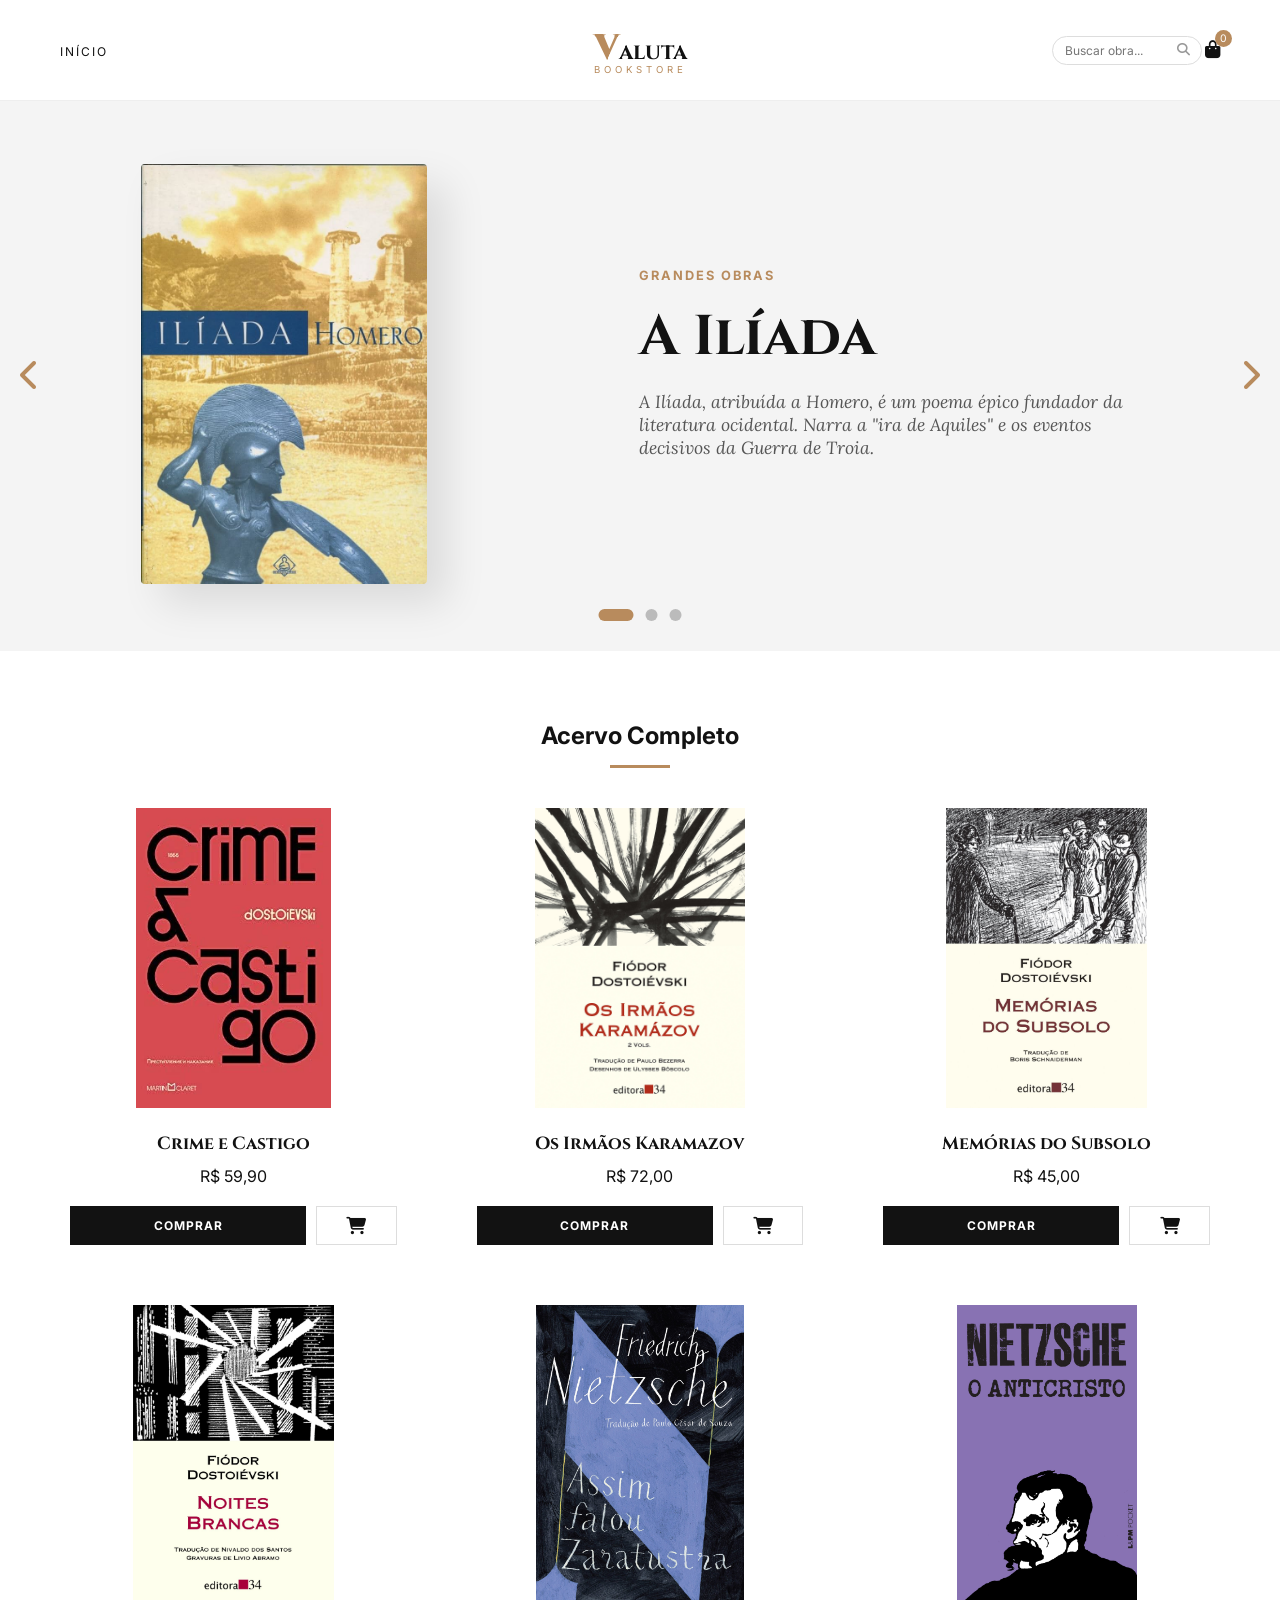
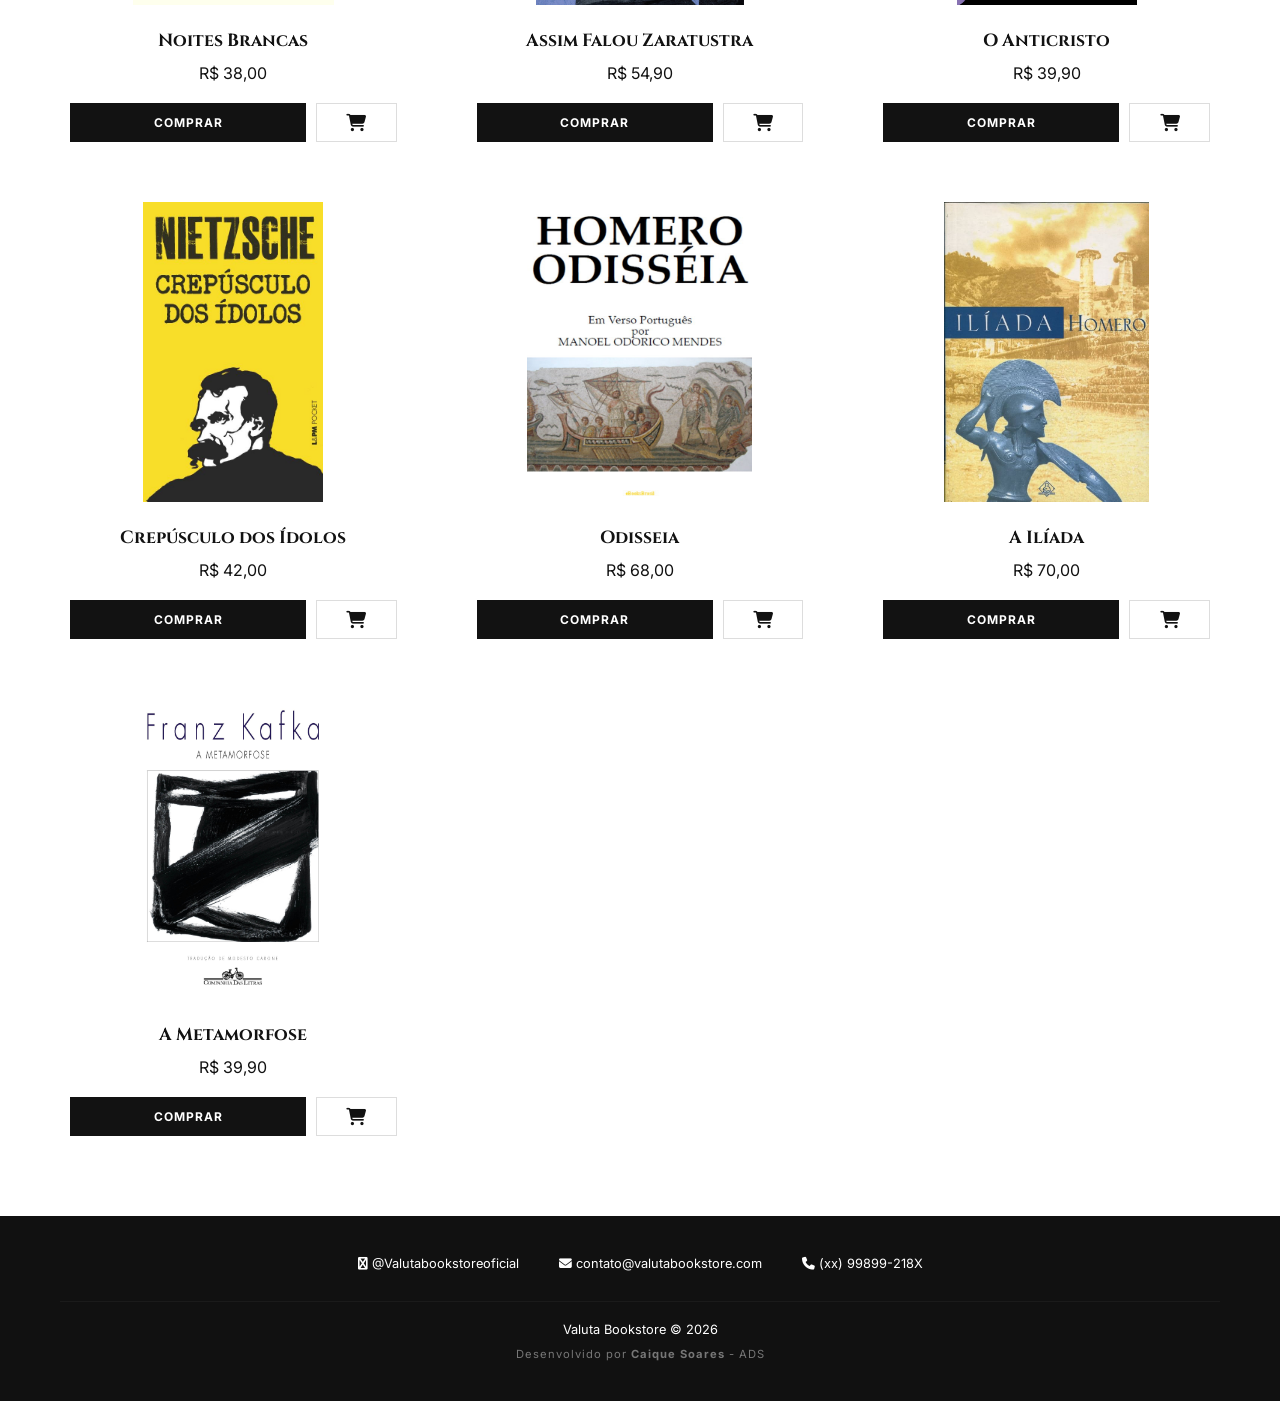
==== commit 59aea679: "VALUTA BOOKSTORE UPDATE Mudanças na interface Melhor experiencia UI\UX Design responsivo implement" ====
--- a/index.html
+++ b/index.html
@@ -4,85 +4,163 @@
     <meta charset="UTF-8">
     <meta name="viewport" content="width=device-width, initial-scale=1.0">
     <title>Valuta - Bookstore</title>
-    
-    <meta name="description" content="Valuta Bookstore - Onde o valor real está no conhecimento clássico.">
-    <meta name="author" content="Caique Soares - ADS">
-
     <link rel="preconnect" href="https://fonts.googleapis.com">
-    <link rel="preconnect" href="https://fonts.gstatic.com" crossorigin>
-    <link href="https://fonts.googleapis.com/css2?family=Cinzel:wght@400;700&family=Cinzel+Decorative:wght@900&family=Lora:ital,wght@0,400;0,700;1,400&display=swap" rel="stylesheet">
-    
+    <link href="https://fonts.googleapis.com/css2?family=Cinzel:wght@400;700;900&family=Lora:ital,wght@0,400;1,400&family=Inter:wght@400;700&display=swap" rel="stylesheet">
     <link rel="stylesheet" href="https://cdnjs.cloudflare.com/ajax/libs/font-awesome/6.5.1/css/all.min.css">
-    
     <link rel="stylesheet" href="style.css">
 </head>
 <body>
 
-    <header>
-        <h1 class="logo">
-            <span class="logo-destaque">V</span><span class="logo-texto">aluta</span>
-        </h1>
-        <p class="subtitle">Bookstore</p>
+    <header class="main-header">
+        <nav class="navbar container">
+            <!-- Coluna Esquerda: Navegação -->
+            <div class="nav-links-left">
+                <a href="index.html">INÍCIO</a>
+            </div>
+
+            <!-- Coluna Central: Logo -->
+            <div class="brand">
+                <h1 class="logo"><span class="logo-destaque">V</span><span class="logo-texto">aluta</span></h1>
+                <span class="subtitle">Bookstore</span>
+            </div>
+
+            <!-- Coluna Direita: Pesquisa e Carrinho -->
+            <div class="nav-icons-right" style="display: flex; align-items: center; gap: 15px;">
+                <!-- Campo de Pesquisa adicionado para funcionalidade -->
+                <div class="search-box" style="position: relative; display: flex; align-items: center;">
+                    <input type="text" id="search-input" placeholder="Buscar obra..." 
+                           style="padding: 6px 12px; border: 1px solid #ddd; border-radius: 20px; font-family: 'Inter', sans-serif; font-size: 0.75rem; outline: none; transition: width 0.3s; width: 150px;">
+                    <i class="fas fa-search" style="margin-left: -25px; color: #999; font-size: 0.8rem;"></i>
+                </div>
+
+                <a href="carrinho.html" class="cart-link" style="position: relative;">
+                    <i class="fas fa-shopping-bag"></i>
+                    <span id="contagem-carrinho" class="badge">0</span>
+                </a>
+            </div>
+        </nav>
     </header>
 
-    <nav>
-        <div class="nav-links">
-            <div class="menu-principal">
-                <a href="index.html">Início</a>
-                <a href="carrinho.html" id="link-carrinho">CARRINHO (<span id="contagem-carrinho">0</span>)</a>
+    <section class="hero-slider-section">
+        <div class="slider-container">
+            
+            <!-- Slide 1 -->
+            <div class="slide active">
+                <div class="container slide-content">
+                    <div class="slide-image">
+                        <img src="a-iliada.jpg" alt="Livro Destaque 1"> 
+                    </div>
+                    <div class="slide-text">
+                        <span class="slide-tag">GRANDES OBRAS</span>
+                        <h2 class="slide-title">A Ilíada</h2>
+                        <p class="slide-description">A Ilíada, atribuída a Homero, é um poema épico fundador da literatura ocidental. Narra a "ira de Aquiles" e os eventos decisivos da Guerra de Troia.</p>
+                    </div>
+                </div>
             </div>
+
+            <!-- Slide 2 -->
+            <div class="slide">
+                <div class="container slide-content">
+                    <div class="slide-image">
+                        <img src="crime-e-castigo.webp" alt="crime-e-castigo">
+                    </div>
+                    <div class="slide-text">
+                        <span class="slide-tag">ROMANCE</span>
+                        <h2 class="slide-title">Crime e Castigo</h2>
+                        <p class="slide-description">"Crime e Castigo", de Fiódor Dostoiévski, foi publicado originalmente em 1866 na revista O Mensageiro Russo. A obra, marco do realismo, narra a história do estudante Raskólnikov em São Petersburgo, que comete um duplo assassinato motivado por teorias de superioridade moral e miséria, enfrentando intensa culpa..</p>
+                    </div>
+                </div>
+            </div>
+
+            <!-- Slide 3 -->
+            <div class="slide">
+                <div class="container slide-content">
+                    <div class="slide-image">
+                        <img src="o-anticristo.jpg" alt="o-anticristo">
+                    </div>
+                    <div class="slide-text">
+                        <span class="slide-tag">FILOSOFIA</span>
+                        <h2 class="slide-title">O anticristo</h2>
+                        <p class="slide-description">O livro "O Anticristo" (Der Antichrist em alemão), escrito pelo filósofo alemão Friedrich Nietzsche, possui uma história de produção e lançamento marcada pela doença mental do autor e intervenções editoriais..</p>
+                    </div>
+                </div>
+            </div>
+
+            <!-- Controles -->
+            <button class="prev-slide"><i class="fas fa-chevron-left"></i></button>
+            <button class="next-slide"><i class="fas fa-chevron-right"></i></button>
             
-            <div class="search-container">
-                <input type="text" placeholder="Pesquisar obras ou autores..." id="search-input">
-                <i class="fas fa-search search-icon"></i>
+            <div class="slider-dots">
+                <span class="dot active"></span>
+                <span class="dot"></span>
+                <span class="dot"></span>
             </div>
-        </div>
-    </nav>
-
-    <section class="hero-intro">
-        <div class="hero-content">
-            <p class="frase">"O valor real do mundo é, em sua essência, o conhecimento de quem somos e das referências que temos na vida."</p>
         </div>
     </section>
 
     <main class="container">
         <div class="section-header">
-            <h2>Clássicos da Literatura</h2>
-            <div class="line"></div>
+            <h2>Acervo Completo</h2>
+            <div class="decorative-line"></div>
         </div>
-        
-        <section id="vitrine-livros" class="livros-grid">
-        </section>
+        <section id="vitrine-livros" class="livros-grid"></section>
     </main>
 
-    <footer>
-        <div class="footer-container">
-            <div class="footer-grid">
+    <!-- FOOTER PADRONIZADO -->
+    <footer class="main-footer">
+        <div class="container">
+            <div style="display: flex; justify-content: center; gap: 40px; margin-bottom: 30px; flex-wrap: wrap;">
                 <div class="footer-item">
-                    <i class="fab fa-instagram"></i>
+                    <i class="fa-brands fa-instagram"></i> 
                     <span>@Valutabookstoreoficial</span>
                 </div>
-                
                 <div class="footer-item">
-                    <i class="fas fa-envelope"></i>
+                    <i class="fa-solid fa-envelope"></i> 
                     <span>contato@valutabookstore.com</span>
                 </div>
-                
                 <div class="footer-item">
-                    <i class="fas fa-phone"></i>
+                    <i class="fa-solid fa-phone"></i> 
                     <span>(xx) 99899-218X</span>
                 </div>
             </div>
             
-            <div class="footer-line"></div>
+            <div style="width: 100%; height: 1px; background: #333; opacity: 0.3; margin-bottom: 20px;"></div>
             
-            <div class="footer-bottom">
+            <div class="footer-bottom" style="text-align: center;">
                 <p>Valuta Bookstore &copy; 2026</p>
-                <p class="dev-credito">Desenvolvido por <strong>Caique Soares</strong> - ADS</p>
+                <p style="font-size: 0.7rem; color: #777; margin-top: 10px; letter-spacing: 1px;">
+                    Desenvolvido por <strong>Caique Soares</strong> - ADS
+                </p>
             </div>
         </div>
     </footer>
 
+    <script>
+        const slides = document.querySelectorAll('.slide');
+        const dots = document.querySelectorAll('.dot');
+        let current = 0;
+
+        function update(index) {
+            if(index >= slides.length) current = 0;
+            else if(index < 0) current = slides.length - 1;
+            else current = index;
+
+            slides.forEach(s => s.classList.remove('active'));
+            dots.forEach(d => d.classList.remove('active'));
+            
+            slides[current].classList.add('active');
+            dots[current].classList.add('active');
+        }
+
+        document.querySelector('.next-slide').onclick = () => update(current + 1);
+        document.querySelector('.prev-slide').onclick = () => update(current - 1);
+        
+        dots.forEach((dot, idx) => {
+            dot.addEventListener('click', () => update(idx));
+        });
+
+        setInterval(() => update(current + 1), 8000);
+    </script>
     <script src="produto.js"></script>
 </body>
 </html>
--- a/style.css
+++ b/style.css
@@ -1,559 +1,283 @@
-/* ============================================================
-   VALUTA - DESIGN FINALIZADO E ORGANIZADO (V. FINAL CORRIGIDA)
-   ============================================================ */
-
-@import url('https://fonts.googleapis.com/css2?family=Cinzel:wght@400;700&family=Cinzel+Decorative:wght@900&family=Lora:ital,wght@0,400;0,700;1,400&family=Inter:wght@300;400;600&display=swap');
-
-* {
-    margin: 0;
-    padding: 0;
-    box-sizing: border-box;
-}
-
-body {
-    font-family: 'Lora', serif;
-    background-color: #ffffff;
-    color: #333;
-    overflow-x: hidden;
-}
-
-/* ============================================================
-   CABEÇALHO (LOGO UNIFICADA - PADRONIZAÇÃO TOTAL)
-   ============================================================ */
-header {
-    background-color: #fff;
-    padding: 40px 20px 20px;
-    text-align: center;
-}
-
-.logo, 
-a.logo {
-    display: flex;
-    align-items: baseline;
-    justify-content: center;
-    text-decoration: none !important;
+/* =========================================
+   1. CONFIGURAÇÕES GERAIS E VARIÁVEIS
+   ========================================= */
+:root {
+    --primary: #121212;
+    --accent: #b88b5d;
+    --white: #ffffff;
+    --bg-light: #f4f4f4;
+    --transition: all 0.4s ease;
+}
+
+* { 
+    margin: 0; 
+    padding: 0; 
+    box-sizing: border-box; 
+}
+
+body { 
+    font-family: 'Inter', sans-serif; 
+    background: var(--white); 
+    color: var(--primary); 
+    overflow-x: hidden; 
+}
+
+.container { 
+    max-width: 1200px; 
+    margin: 0 auto; 
+    padding: 0 20px; 
+}
+
+/* FIX CRÍTICO: Forçar carregamento dos ícones */
+.fas, .fa-solid, .fa-search, .fa-shopping-bag, .fa-shopping-cart, i {
+    font-family: "Font Awesome 6 Free" !important;
+    font-weight: 900 !important;
+    font-style: normal !important;
+    display: inline-block !important;
+}
+
+/* =========================================
+   2. HEADER (LOGO E ÍCONES)
+   ========================================= */
+.main-header { 
+    padding: 25px 0; 
+    border-bottom: 1px solid #eee; 
+    background: #fff; 
+    position: sticky;
+    top: 0;
+    z-index: 1000;
+}
+
+.navbar { 
+    display: grid;
+    grid-template-columns: 1fr auto 1fr;
+    align-items: center; 
+}
+
+.nav-links-left a {
+    text-decoration: none;
+    color: var(--primary);
+    font-size: 0.75rem;
     letter-spacing: 2px;
-    cursor: pointer;
+    text-transform: uppercase;
+}
+
+.brand { text-align: center; }
+.logo-destaque { font-family: 'Cinzel', serif; font-size: 2.2rem; color: var(--accent); font-weight: 900; }
+.logo-texto { font-family: 'Cinzel', serif; font-size: 1.4rem; font-weight: 700; color: var(--primary); }
+.subtitle { display: block; font-size: 0.6rem; letter-spacing: 4px; color: var(--accent); text-transform: uppercase; margin-top: -8px; }
+
+.nav-icons-right {
+    display: flex;
+    justify-content: flex-end;
+    align-items: center;
+    gap: 30px;
+}
+
+.nav-icons-right i {
+    font-size: 1.1rem;
+    cursor: pointer;
+    transition: var(--transition);
+}
+
+.nav-icons-right i:hover { color: var(--accent); }
+
+.cart-link { position: relative; text-decoration: none; color: inherit; }
+.badge {
+    position: absolute;
+    top: -10px;
+    right: -12px;
+    background: var(--accent);
+    color: white;
+    font-size: 0.65rem;
+    padding: 2px 5px;
+    border-radius: 50%;
+}
+
+/* =========================================
+   3. HERO SLIDER (BANNER PRINCIPAL)
+   ========================================= */
+.hero-slider-section { position: relative; height: 550px; background: var(--bg-light); overflow: hidden; }
+.slider-container { width: 100%; height: 100%; position: relative; }
+
+.slide {
+    position: absolute;
+    width: 100%;
+    height: 100%;
+    opacity: 0;
+    visibility: hidden;
+    transition: opacity 0.6s ease;
+    display: flex;
+    align-items: center;
+}
+
+.slide.active { opacity: 1; visibility: visible; }
+
+.slide-content { display: flex; align-items: center; justify-content: space-around; gap: 50px; width: 100%; }
+.slide-image img { height: 420px; box-shadow: 20px 20px 40px rgba(0,0,0,0.1); border-radius: 4px; }
+
+.slide-tag { color: var(--accent); font-weight: 700; letter-spacing: 2px; font-size: 0.8rem; }
+.slide-title { font-family: 'Cinzel', serif; font-size: 3.5rem; margin: 15px 0; }
+.slide-description { font-family: 'Lora', serif; font-size: 1.1rem; color: #555; margin-bottom: 30px; font-style: italic; max-width: 500px; }
+
+.btn-slide { 
+    background: var(--primary); 
+    color: #fff; 
+    padding: 14px 35px; 
+    text-decoration: none; 
+    font-weight: 700; 
+    display: inline-block;
+    text-transform: uppercase;
+    font-size: 0.8rem;
+}
+
+/* Controles do Slider */
+.prev-slide, .next-slide {
+    position: absolute;
+    top: 50%;
+    transform: translateY(-50%);
+    background: none;
     border: none;
-    background: none;
-}
-
-.logo-texto, 
-.logo span:not(.logo-destaque) {
-    font-family: 'Cinzel', serif !important;
-    font-size: 2.8rem;
-    color: #1a1a1a !important;
-    font-weight: 400;
-    font-style: normal;
-    text-transform: none;
-}
-
-.logo-destaque {
-    font-family: 'Cinzel Decorative', cursive !important;
-    font-size: 5.5rem;
-    font-weight: 900;
-    color: #ff9f00;
-    text-shadow: 2px 2px 0px #000;
-    line-height: 1;
-    display: inline-block;
-}
-
-.subtitle {
-    font-family: 'Cinzel', serif;
+    color: var(--accent);
+    font-size: 2rem;
+    cursor: pointer;
+    z-index: 10;
+}
+.prev-slide { left: 20px; }
+.next-slide { right: 20px; }
+
+.slider-dots {
+    position: absolute;
+    bottom: 30px;
+    left: 50%;
+    transform: translateX(-50%);
+    display: flex;
+    gap: 12px;
+    z-index: 10;
+}
+
+.dot { width: 12px; height: 12px; background: #bbb; border-radius: 50%; cursor: pointer; transition: 0.3s; }
+.dot.active { background: var(--accent); width: 35px; border-radius: 10px; }
+
+/* =========================================
+   4. VITRINE DE LIVROS (GRID)
+   ========================================= */
+.section-header { text-align: center; margin: 70px 0 40px; }
+.decorative-line { width: 60px; height: 3px; background: var(--accent); margin: 15px auto; }
+
+.livros-grid {
+    display: grid;
+    grid-template-columns: repeat(auto-fill, minmax(250px, 1fr));
+    gap: 60px;
+    padding-bottom: 80px;
+}
+
+.card-livro { text-align: center; }
+.card-livro img { width: 100%; height: 300px; object-fit: contain; margin-bottom: 20px; }
+.card-livro h3 { font-size: 1.1rem; margin-bottom: 10px; font-family: 'Cinzel', serif; }
+
+/* CONTAINER DOS BOTÕES LADO A LADO */
+.botoes-container {
+    display: flex;
+    gap: 10px;
+    margin-top: 20px;
+    padding: 0 10px;
+}
+
+.btn-comprar {
+    flex: 3;
+    background: var(--primary);
+    color: #fff !important;
+    padding: 12px 0;
+    text-decoration: none;
+    font-weight: 700;
+    font-size: 0.75rem;
     text-transform: uppercase;
-    letter-spacing: 8px;
-    font-size: 0.75rem;
-    color: #ff9f00;
-    margin-top: 10px;
-    font-weight: 700;
-}
-
-/* ============================================================
-   NAVEGAÇÃO E BUSCA
-   ============================================================ */
-nav {
-    background-color: #fff;
-    padding: 15px 0;
-    border-bottom: 1px solid #f0f0f0;
-}
-
-.nav-links {
-    display: flex;
-    justify-content: space-between;
-    align-items: center;
-    max-width: 1100px;
-    margin: 0 auto;
-    padding: 0 20px;
-}
-
-.menu-principal a {
-    text-decoration: none;
-    color: #333;
-    font-weight: 700;
-    font-size: 0.85rem;
-    text-transform: uppercase;
-    margin-right: 35px;
-}
-
-#link-carrinho {
-    color: #ff9f00 !important;
-}
-
-.search-container {
-    display: flex;
-    align-items: center;
-}
-
-.search-container input {
+    letter-spacing: 1px;
     border: none;
-    border-bottom: 1px solid #eee;
+    cursor: pointer;
+    transition: var(--transition);
+}
+
+.btn-add-carrinho {
+    flex: 1;
     background: transparent;
-    outline: none;
-    width: 140px;
-    padding: 5px;
-}
-
-.search-icon {
-    color: #ff9f00;
-    font-size: 1.2rem;
-    cursor: pointer;
-    margin-left: 8px;
-}
-
-/* ============================================================
-   CONTEÚDO VITRINE (INDEX)
-   ============================================================ */
-.hero-intro {
-    padding: 60px 20px;
-    text-align: center;
-}
-
-.frase {
-    font-size: 1.4rem;
-    font-style: italic;
-    color: #444;
-    max-width: 800px;
-    margin: 0 auto;
-}
-
-/* Regra para ocultar intro apenas quando o container de produto existe */
-body:has(.container-produto) .hero-intro {
-    display: none !important;
-}
-
-.section-header {
-    text-align: center;
-    margin: 50px 0 30px;
-}
-
-.section-header h2 {
-    font-family: 'Cinzel', serif;
-    font-size: 2rem;
-    color: #1a1a1a;
-}
-
-.livros-grid {
-    display: flex;
-    flex-wrap: wrap;
-    justify-content: center;
-    gap: 45px;
-    max-width: 1200px;
-    margin: 0 auto;
-    padding: 20px;
-}
-
-.card-livro {
-    width: 190px;
-    text-align: center;
-    transition: transform 0.4s cubic-bezier(0.175, 0.885, 0.32, 1.275);
-    cursor: pointer;
-}
-
-.card-livro img {
-    width: 100%;
-    height: 275px;
-    object-fit: cover;
-    border-radius: 4px;
-    box-shadow: 0 5px 15px rgba(0,0,0,0.08);
-    transition: box-shadow 0.4s ease;
-}
-
-.card-livro:hover {
-    transform: translateY(-10px);
-}
-
-.card-livro:hover img {
-    box-shadow: 0 15px 35px rgba(0,0,0,0.15);
-}
-
-.card-acoes {
-    display: flex;
-    align-items: center;
-    justify-content: center;
-    gap: 15px;
-    margin-top: 15px;
-}
-
-.btn-detalhes {
-    background-color: #ff9f00;
-    color: #fff;
-    border: none;
-    padding: 10px 18px;
-    font-weight: 700;
-    text-transform: uppercase;
-    cursor: pointer;
-    border-radius: 4px;
-    font-size: 0.7rem;
-}
-
-.btn-carrinho-circular {
-    background-color: #ff9f00;
-    color: white;
-    width: 40px;
-    height: 40px;
-    border-radius: 50%;
+    color: var(--primary);
+    border: 1px solid #ddd;
+    cursor: pointer;
     display: flex;
     align-items: center;
     justify-content: center;
     font-size: 1.1rem;
-    cursor: pointer;
-    border: none;
-}
-
-/* ============================================================
-   PÁGINA DE PRODUTO (DETALHES)
-   ============================================================ */
-.container-produto {
-    display: flex;
-    gap: 80px;
-    align-items: flex-start;
-    max-width: 1100px;
-    margin: 50px auto;
-}
-
-.produto-imagem {
-    flex: 0 0 280px !important; 
-}
-
-.produto-imagem img {
-    width: 280px !important; 
-    height: 420px !important; 
-    object-fit: cover;
-    border-radius: 4px;
-    box-shadow: 15px 15px 40px rgba(0,0,0,0.12);
-}
-
-.produto-info {
-    flex: 1;
-}
-
-.produto-autor {
-    font-size: 1.4rem;
-    color: #000 !important;
-    font-style: italic;
-    margin-bottom: 30px;
-}
-
-.compra-area {
-    display: flex;
-    align-items: center;
-    gap: 30px;
-    margin-top: 80px;
-}
-
-.btn-comprar-grande {
-    background-color: #ff9f00;
-    color: #fff;
-    border: none;
-    padding: 15px 45px;
-    font-weight: 700;
-    text-transform: uppercase;
-    border-radius: 50px;
-    cursor: pointer;
-}
-
-/* ============================================================
-   NOVA SEÇÃO: SOBRE O AUTOR (PÁGINA DE PRODUTO)
-   ============================================================ */
-.secao-autor {
-    max-width: 1100px;
-    margin: 80px auto 40px;
-    padding: 60px 20px;
-    border-top: 1px solid #f0f0f0;
-}
-
-.autor-container {
-    display: flex;
-    align-items: center;
-    gap: 50px;
-    max-width: 900px;
-    margin: 0 auto;
-    background-color: #fafafa;
-    padding: 40px;
-    border-radius: 8px;
-}
-
-.autor-foto-wrapper img {
-    width: 160px;
-    height: 160px;
-    border-radius: 50%;
-    object-fit: cover;
-    border: 4px solid #ff9f00;
-    filter: grayscale(100%);
-    transition: all 0.4s ease;
-    box-shadow: 0 10px 20px rgba(0,0,0,0.1);
-}
-
-.autor-foto-wrapper img:hover {
-    filter: grayscale(0%);
-    transform: scale(1.05);
-}
-
-.autor-detalhes h3 {
-    font-family: 'Cinzel', serif;
-    font-size: 0.8rem;
-    color: #ff9f00;
-    letter-spacing: 4px;
-    text-transform: uppercase;
-    margin-bottom: 10px;
-}
-
-.autor-detalhes h4 {
-    font-family: 'Cinzel', serif;
-    font-size: 2rem;
-    color: #1a1a1a;
-    margin-bottom: 15px;
-}
-
-.autor-detalhes p {
-    font-family: 'Inter', sans-serif;
-    font-size: 1rem;
-    line-height: 1.8;
-    color: #555;
-    font-style: italic;
-}
-
-/* ============================================================
-   RODAPÉ
-   ============================================================ */
-footer {
-    background-color: #1a1a1a;
-    color: #fff;
-    padding: 80px 20px;
-    text-align: center;
-    margin-top: 100px;
-}
-
-.footer-container {
-    max-width: 1100px;
-    margin: 0 auto;
-}
-
-.footer-grid {
-    display: flex;
-    justify-content: center;
-    gap: 50px;
-    margin-bottom: 30px;
-    flex-wrap: wrap;
-}
-
-.footer-item {
-    display: flex;
-    align-items: center;
-    gap: 10px;
-}
-
-.footer-item i {
-    color: #ff9f00;
-    font-size: 1.2rem;
-}
-
-.footer-line {
-    border-top: 1px solid #333;
-    margin: 20px 0;
-}
-
-.footer-bottom {
-    font-size: 0.8rem;
-    color: #888;
-}
-
-.dev-credito {
-    margin-top: 5px;
-}
-
-/* ============================================================
-   ESTILOS EXCLUSIVOS DO CARRINHO (SIDEBAR DIREITA)
-   ============================================================ */
-
-.carrinho-layout {
-    display: flex;
-    justify-content: space-between;
-    max-width: 1200px;
-    margin: 60px auto;
-    padding: 0 20px;
-    gap: 60px;
-}
-
-.carrinho-banner {
-    flex: 1;
-    display: flex;
-    flex-direction: column;
-    justify-content: center;
-    border-left: 5px solid #ff9f00;
-    padding-left: 30px;
-}
-
-.carrinho-banner h2 {
-    font-family: 'Cinzel', serif;
-    font-size: 2.5rem;
-    margin-bottom: 15px;
-}
-
-.carrinho-lateral {
-    width: 400px;
-    background-color: #fcfcfc;
-    padding: 30px;
-    border: 1px solid #eee;
-    border-radius: 4px;
-    box-shadow: 10px 10px 30px rgba(0,0,0,0.02);
-    height: fit-content;
-}
-
-.titulo-carrinho {
-    font-family: 'Cinzel', serif;
-    font-size: 1.2rem;
-    margin-bottom: 25px;
-    border-bottom: 2px solid #1a1a1a;
-    padding-bottom: 10px;
-}
-
-#lista-itens-carrinho {
-    display: flex;
-    flex-direction: column;
-    width: 100%;
-}
-
-.item-carrinho {
-    display: flex;
-    align-items: center;
-    gap: 20px;
-    margin-bottom: 25px;
-    padding-bottom: 15px;
-    border-bottom: 1px dotted #ccc;
-    width: 100%;
-}
-
-.item-carrinho img {
-    width: 70px;
-    height: 100px;
-    object-fit: cover;
-    border-radius: 2px;
-    box-shadow: 3px 3px 10px rgba(0,0,0,0.1);
-    flex-shrink: 0;
-}
-
-.item-info {
-    flex: 1;
-}
-
-.item-info h4 {
-    font-family: 'Cinzel', serif;
-    font-size: 0.9rem;
-    color: #1a1a1a;
-    margin-bottom: 5px;
-}
-
-.item-info p {
-    font-weight: bold;
-    color: #ff9f00;
-    font-size: 1.1rem;
-}
-
-.btn-remover {
-    background: none;
-    border: none;
-    color: #cc0000;
-    cursor: pointer;
-    font-size: 0.75rem;
-    text-decoration: underline;
-    margin-top: 5px;
-}
-
-.carrinho-resumo {
-    margin-top: 40px;
-    border-top: 2px solid #eee;
-    padding-top: 20px;
-}
-
-.total-container {
-    display: flex;
-    justify-content: space-between;
-    font-family: 'Cinzel', serif;
-    font-size: 1.4rem;
-    font-weight: bold;
-    margin-bottom: 25px;
-}
-
-.link-voltar {
-    display: block;
-    text-align: center;
-    margin-top: 20px;
-    text-decoration: none;
-    color: #666;
-    font-size: 0.8rem;
-    text-transform: uppercase;
-    letter-spacing: 1px;
-}
-
-/* ============================================================
-   RESPONSIVIDADE - MOBILE (INJETADO SEM ALTERAR DESKTOP)
-   ============================================================ */
+    transition: var(--transition);
+}
+
+.btn-comprar:hover { background: var(--accent); }
+.btn-add-carrinho:hover { border-color: var(--accent); color: var(--accent); }
+
+/* =========================================
+   5. FOOTER E RESPONSIVIDADE (OTIMIZADA)
+   ========================================= */
+.main-footer { background: #111; color: #fff; padding: 40px 0; text-align: center; font-size: 0.8rem; }
+
 @media (max-width: 768px) {
-    .logo-texto { font-size: 1.8rem !important; }
-    .logo-destaque { font-size: 3.5rem !important; }
-    .subtitle { letter-spacing: 4px; font-size: 0.65rem; }
-
-    .nav-links { flex-direction: column; gap: 20px; padding-bottom: 20px; }
-    .menu-principal a { margin-right: 0; display: block; margin-bottom: 10px; }
-
-    .livros-grid { gap: 20px; }
-    .card-livro { width: 165px; }
-    .card-livro img { height: 240px; }
-
-    /* Correção Crítica da Página de Detalhes no Mobile */
-    .container-produto { 
+    /* Navbar */
+    .navbar { 
+        grid-template-columns: 1fr auto; 
+        padding: 0 15px;
+    }
+    .nav-links-left { display: none; }
+    .brand { text-align: left; }
+    .logo-destaque { font-size: 1.8rem; }
+    .logo-texto { font-size: 1.2rem; }
+    
+    /* Hero / Slide */
+    .hero-slider-section { height: auto; padding: 40px 0; }
+    .slide { position: relative; opacity: 1; visibility: visible; display: block; }
+    .slide-content { 
         flex-direction: column; 
-        align-items: center; 
-        gap: 30px; 
-        padding: 0 20px; 
-        margin-top: 30px;
-        display: flex !important; /* Garante que não suma */
-    }
-    .produto-imagem, .produto-imagem img { 
-        width: 100% !important; 
-        max-width: 240px !important; 
-        height: auto !important; 
-    }
-    .produto-info { text-align: center; width: 100%; }
-    .compra-area { flex-direction: column; width: 100%; gap: 20px; margin-top: 40px; }
-    .btn-comprar-grande { width: 100%; }
-
-    .autor-container { flex-direction: column; text-align: center; gap: 25px; padding: 20px; }
-    .autor-foto-wrapper img { width: 130px; height: 130px; }
-    .autor-detalhes h4 { font-size: 1.5rem; }
-
-    .footer-grid { flex-direction: column; gap: 25px; }
-
-    /* Carrinho Mobile */
-    .carrinho-layout { flex-direction: column; gap: 30px; margin: 20px auto; }
-    .carrinho-banner { border-left: none; border-bottom: 4px solid #ff9f00; padding-left: 0; padding-bottom: 20px; text-align: center; }
-    .carrinho-banner h2 { font-size: 1.8rem; }
-    .carrinho-lateral { width: 100% !important; padding: 15px; }
-}
-
+        text-align: center; 
+        gap: 30px;
+        padding: 0 20px;
+    }
+    .slide-image img { 
+        height: auto; 
+        max-width: 220px; /* Evita que a capa fique gigante no mobile */
+        margin: 0 auto;
+    }
+    .slide-title { font-size: 2.2rem; line-height: 1.1; }
+    .slide-description { font-size: 1rem; margin: 0 auto 20px; }
+    
+    /* Grid de Livros */
+    .livros-grid {
+        grid-template-columns: repeat(auto-fill, minmax(160px, 1fr)); /* Dois livros por linha em telas médias */
+        gap: 30px;
+        padding: 0 15px 60px;
+    }
+    .card-livro img { height: 220px; }
+    .card-livro h4 { font-size: 0.9rem; }
+
+    /* Botões na Vitrine */
+    .botoes-container { flex-direction: column; gap: 8px; }
+    .btn-comprar { width: 100%; padding: 10px; }
+
+    /* Seção do Autor (Página de Produto) */
+    .autor-container {
+        flex-direction: column !important;
+        align-items: center;
+        text-align: center;
+        padding: 20px !important;
+    }
+    .autor-foto-wrapper img {
+        width: 120px !important;
+        height: 120px !important;
+    }
+}
+
+/* Ajuste para celulares muito pequenos (iPhone SE, etc) */
 @media (max-width: 480px) {
-    .card-livro { width: 100%; max-width: 200px; }
-    .logo-destaque { font-size: 2.8rem !important; }
-    .logo-texto { font-size: 1.5rem !important; }
+    .livros-grid {
+        grid-template-columns: 1fr; /* Um livro por linha em telas muito estreitas */
+    }
+    .slide-title { font-size: 1.8rem; }
 }
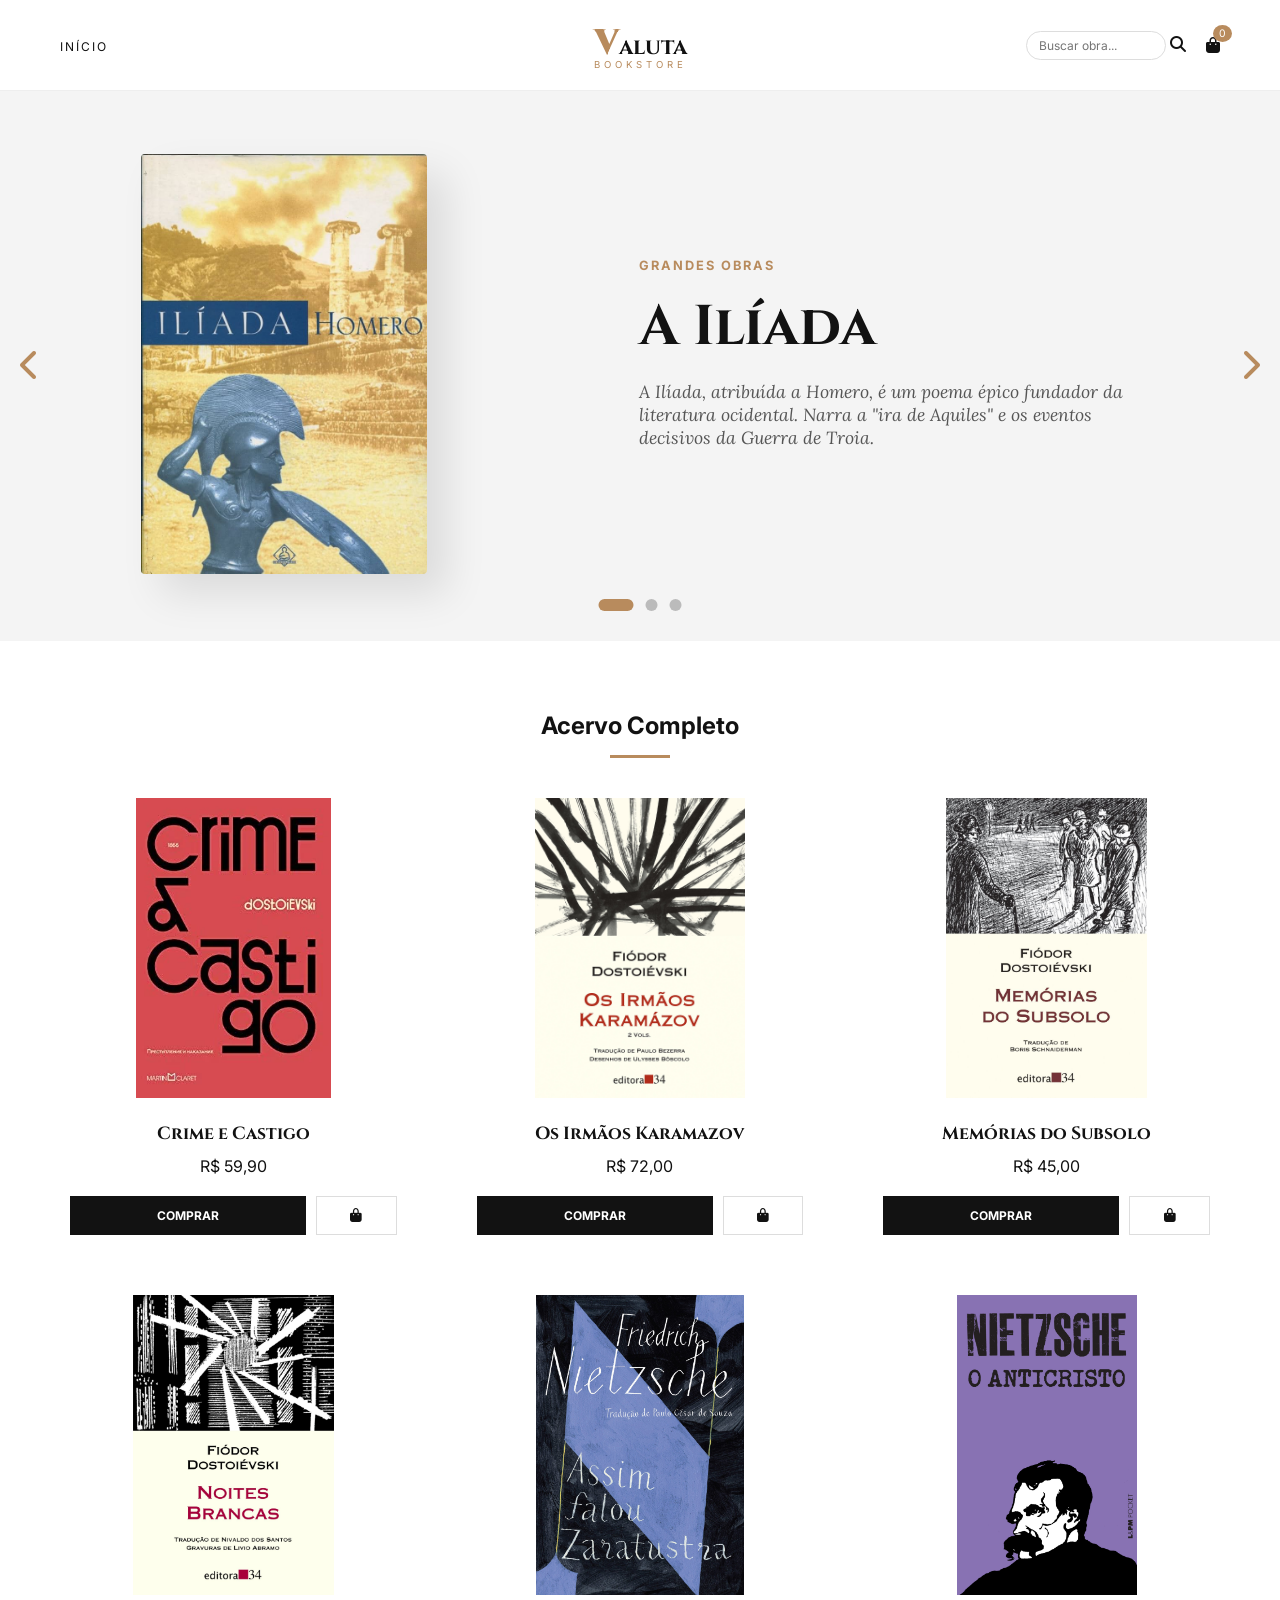
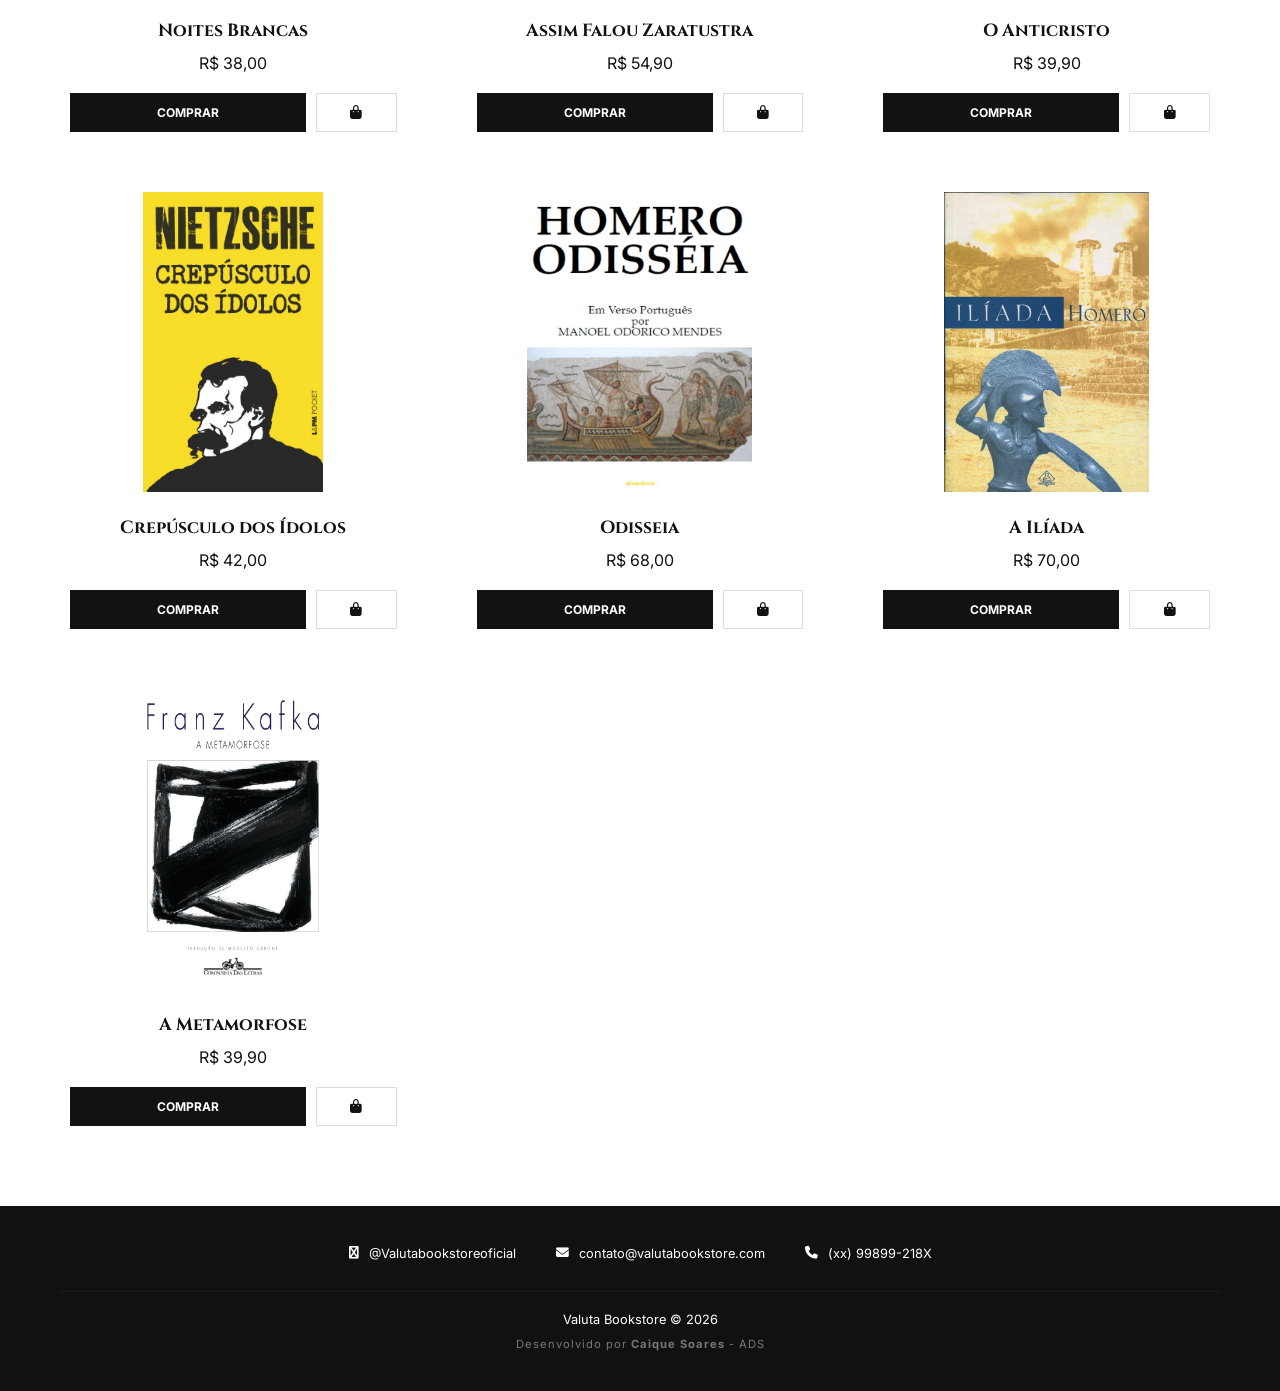
==== commit abba6e41: "VALUTA UPDATES - Pequenas mudanças visuais na interface - design responsivel para dispositivos move" ====
--- a/index.html
+++ b/index.html
@@ -25,15 +25,13 @@
             </div>
 
             <!-- Coluna Direita: Pesquisa e Carrinho -->
-            <div class="nav-icons-right" style="display: flex; align-items: center; gap: 15px;">
-                <!-- Campo de Pesquisa adicionado para funcionalidade -->
-                <div class="search-box" style="position: relative; display: flex; align-items: center;">
-                    <input type="text" id="search-input" placeholder="Buscar obra..." 
-                           style="padding: 6px 12px; border: 1px solid #ddd; border-radius: 20px; font-family: 'Inter', sans-serif; font-size: 0.75rem; outline: none; transition: width 0.3s; width: 150px;">
-                    <i class="fas fa-search" style="margin-left: -25px; color: #999; font-size: 0.8rem;"></i>
+            <div class="nav-icons-right">
+                <div class="search-box">
+                    <input type="text" id="search-input" placeholder="Buscar obra...">
+                    <i class="fas fa-search"></i>
                 </div>
 
-                <a href="carrinho.html" class="cart-link" style="position: relative;">
+                <a href="carrinho.html" class="cart-link">
                     <i class="fas fa-shopping-bag"></i>
                     <span id="contagem-carrinho" class="badge">0</span>
                 </a>
@@ -48,7 +46,7 @@
             <div class="slide active">
                 <div class="container slide-content">
                     <div class="slide-image">
-                        <img src="a-iliada.jpg" alt="Livro Destaque 1"> 
+                        <img src="a-iliada.jpg" alt="A Ilíada"> 
                     </div>
                     <div class="slide-text">
                         <span class="slide-tag">GRANDES OBRAS</span>
@@ -62,12 +60,12 @@
             <div class="slide">
                 <div class="container slide-content">
                     <div class="slide-image">
-                        <img src="crime-e-castigo.webp" alt="crime-e-castigo">
+                        <img src="crime-e-castigo.webp" alt="Crime e Castigo">
                     </div>
                     <div class="slide-text">
                         <span class="slide-tag">ROMANCE</span>
                         <h2 class="slide-title">Crime e Castigo</h2>
-                        <p class="slide-description">"Crime e Castigo", de Fiódor Dostoiévski, foi publicado originalmente em 1866 na revista O Mensageiro Russo. A obra, marco do realismo, narra a história do estudante Raskólnikov em São Petersburgo, que comete um duplo assassinato motivado por teorias de superioridade moral e miséria, enfrentando intensa culpa..</p>
+                        <p class="slide-description">Um marco do realismo que narra a história do estudante Raskólnikov enfrentando a culpa por seus atos em São Petersburgo.</p>
                     </div>
                 </div>
             </div>
@@ -76,19 +74,19 @@
             <div class="slide">
                 <div class="container slide-content">
                     <div class="slide-image">
-                        <img src="o-anticristo.jpg" alt="o-anticristo">
+                        <img src="o-anticristo.jpg" alt="O Anticristo">
                     </div>
                     <div class="slide-text">
                         <span class="slide-tag">FILOSOFIA</span>
-                        <h2 class="slide-title">O anticristo</h2>
-                        <p class="slide-description">O livro "O Anticristo" (Der Antichrist em alemão), escrito pelo filósofo alemão Friedrich Nietzsche, possui uma história de produção e lançamento marcada pela doença mental do autor e intervenções editoriais..</p>
+                        <h2 class="slide-title">O Anticristo</h2>
+                        <p class="slide-description">Uma das obras mais polêmicas de Friedrich Nietzsche, onde o filósofo apresenta sua crítica contundente aos valores estabelecidos.</p>
                     </div>
                 </div>
             </div>
 
             <!-- Controles -->
-            <button class="prev-slide"><i class="fas fa-chevron-left"></i></button>
-            <button class="next-slide"><i class="fas fa-chevron-right"></i></button>
+            <button class="prev-slide" aria-label="Anterior"><i class="fas fa-chevron-left"></i></button>
+            <button class="next-slide" aria-label="Próximo"><i class="fas fa-chevron-right"></i></button>
             
             <div class="slider-dots">
                 <span class="dot active"></span>
@@ -106,7 +104,6 @@
         <section id="vitrine-livros" class="livros-grid"></section>
     </main>
 
-    <!-- FOOTER PADRONIZADO -->
     <footer class="main-footer">
         <div class="container">
             <div style="display: flex; justify-content: center; gap: 40px; margin-bottom: 30px; flex-wrap: wrap;">
@@ -126,7 +123,7 @@
             
             <div style="width: 100%; height: 1px; background: #333; opacity: 0.3; margin-bottom: 20px;"></div>
             
-            <div class="footer-bottom" style="text-align: center;">
+            <div class="footer-bottom">
                 <p>Valuta Bookstore &copy; 2026</p>
                 <p style="font-size: 0.7rem; color: #777; margin-top: 10px; letter-spacing: 1px;">
                     Desenvolvido por <strong>Caique Soares</strong> - ADS
@@ -159,7 +156,8 @@
             dot.addEventListener('click', () => update(idx));
         });
 
-        setInterval(() => update(current + 1), 8000);
+        // Autoplay a cada 5 segundos
+        setInterval(() => update(current + 1), 5000);
     </script>
     <script src="produto.js"></script>
 </body>
--- a/style.css
+++ b/style.css
@@ -28,7 +28,7 @@
     padding: 0 20px; 
 }
 
-/* FIX CRÍTICO: Forçar carregamento dos ícones */
+/* FIX ÍCONES */
 .fas, .fa-solid, .fa-search, .fa-shopping-bag, .fa-shopping-cart, i {
     font-family: "Font Awesome 6 Free" !important;
     font-weight: 900 !important;
@@ -37,10 +37,10 @@
 }
 
 /* =========================================
-   2. HEADER (LOGO E ÍCONES)
+   2. HEADER (NAVBAR E BUSCA)
    ========================================= */
 .main-header { 
-    padding: 25px 0; 
+    padding: 20px 0; 
     border-bottom: 1px solid #eee; 
     background: #fff; 
     position: sticky;
@@ -71,16 +71,22 @@
     display: flex;
     justify-content: flex-end;
     align-items: center;
-    gap: 30px;
-}
-
-.nav-icons-right i {
-    font-size: 1.1rem;
-    cursor: pointer;
-    transition: var(--transition);
-}
-
-.nav-icons-right i:hover { color: var(--accent); }
+    gap: 20px;
+}
+
+/* Estilo do campo de busca movido do HTML para cá */
+.search-box input {
+    padding: 6px 12px;
+    border: 1px solid #ddd;
+    border-radius: 20px;
+    font-family: 'Inter', sans-serif;
+    font-size: 0.75rem;
+    outline: none;
+    transition: width 0.3s;
+    width: 140px;
+}
+
+.search-box input:focus { width: 180px; border-color: var(--accent); }
 
 .cart-link { position: relative; text-decoration: none; color: inherit; }
 .badge {
@@ -90,7 +96,7 @@
     background: var(--accent);
     color: white;
     font-size: 0.65rem;
-    padding: 2px 5px;
+    padding: 2px 6px;
     border-radius: 50%;
 }
 
@@ -102,6 +108,8 @@
 
 .slide {
     position: absolute;
+    top: 0;
+    left: 0;
     width: 100%;
     height: 100%;
     opacity: 0;
@@ -120,18 +128,7 @@
 .slide-title { font-family: 'Cinzel', serif; font-size: 3.5rem; margin: 15px 0; }
 .slide-description { font-family: 'Lora', serif; font-size: 1.1rem; color: #555; margin-bottom: 30px; font-style: italic; max-width: 500px; }
 
-.btn-slide { 
-    background: var(--primary); 
-    color: #fff; 
-    padding: 14px 35px; 
-    text-decoration: none; 
-    font-weight: 700; 
-    display: inline-block;
-    text-transform: uppercase;
-    font-size: 0.8rem;
-}
-
-/* Controles do Slider */
+/* Controles */
 .prev-slide, .next-slide {
     position: absolute;
     top: 50%;
@@ -142,7 +139,9 @@
     font-size: 2rem;
     cursor: pointer;
     z-index: 10;
-}
+    transition: 0.3s;
+}
+.prev-slide:hover, .next-slide:hover { color: var(--primary); }
 .prev-slide { left: 20px; }
 .next-slide { right: 20px; }
 
@@ -176,13 +175,7 @@
 .card-livro img { width: 100%; height: 300px; object-fit: contain; margin-bottom: 20px; }
 .card-livro h3 { font-size: 1.1rem; margin-bottom: 10px; font-family: 'Cinzel', serif; }
 
-/* CONTAINER DOS BOTÕES LADO A LADO */
-.botoes-container {
-    display: flex;
-    gap: 10px;
-    margin-top: 20px;
-    padding: 0 10px;
-}
+.botoes-container { display: flex; gap: 10px; margin-top: 20px; padding: 0 10px; }
 
 .btn-comprar {
     flex: 3;
@@ -193,7 +186,6 @@
     font-weight: 700;
     font-size: 0.75rem;
     text-transform: uppercase;
-    letter-spacing: 1px;
     border: none;
     cursor: pointer;
     transition: var(--transition);
@@ -208,7 +200,6 @@
     display: flex;
     align-items: center;
     justify-content: center;
-    font-size: 1.1rem;
     transition: var(--transition);
 }
 
@@ -216,68 +207,60 @@
 .btn-add-carrinho:hover { border-color: var(--accent); color: var(--accent); }
 
 /* =========================================
-   5. FOOTER E RESPONSIVIDADE (OTIMIZADA)
+   5. FOOTER
    ========================================= */
 .main-footer { background: #111; color: #fff; padding: 40px 0; text-align: center; font-size: 0.8rem; }
-
+.footer-item { display: flex; align-items: center; gap: 10px; }
+
+/* =========================================
+   6. RESPONSIVIDADE (MOBILE FIX)
+   ========================================= */
 @media (max-width: 768px) {
-    /* Navbar */
-    .navbar { 
-        grid-template-columns: 1fr auto; 
-        padding: 0 15px;
-    }
-    .nav-links-left { display: none; }
+    .navbar { grid-template-columns: 1fr auto; padding: 0 15px; }
+    .nav-links-left, .search-box { display: none; } /* Oculta busca no mobile para limpar o topo */
     .brand { text-align: left; }
-    .logo-destaque { font-size: 1.8rem; }
-    .logo-texto { font-size: 1.2rem; }
     
-    /* Hero / Slide */
-    .hero-slider-section { height: auto; padding: 40px 0; }
-    .slide { position: relative; opacity: 1; visibility: visible; display: block; }
+    /* FIX CARROSSEL MOBILE */
+    .hero-slider-section { height: 480px; padding: 20px 0; }
+    
+    .slide { 
+        position: absolute; /* Crucial para não empilhar verticalmente */
+        display: flex;
+        flex-direction: column;
+    }
+
+    .slide:not(.active) { opacity: 0; visibility: hidden; }
+
     .slide-content { 
         flex-direction: column; 
         text-align: center; 
-        gap: 30px;
-        padding: 0 20px;
-    }
+        gap: 15px;
+        padding: 20px;
+    }
+
     .slide-image img { 
-        height: auto; 
-        max-width: 220px; /* Evita que a capa fique gigante no mobile */
+        height: 220px; 
+        max-width: 160px;
         margin: 0 auto;
     }
-    .slide-title { font-size: 2.2rem; line-height: 1.1; }
-    .slide-description { font-size: 1rem; margin: 0 auto 20px; }
+
+    .slide-title { font-size: 2rem; }
+    .slide-description { display: none; } /* Esconde descrição no mobile para focar no título e imagem */
     
+    .prev-slide, .next-slide { font-size: 1.5rem; }
+
     /* Grid de Livros */
     .livros-grid {
-        grid-template-columns: repeat(auto-fill, minmax(160px, 1fr)); /* Dois livros por linha em telas médias */
+        grid-template-columns: repeat(auto-fill, minmax(160px, 1fr));
         gap: 30px;
         padding: 0 15px 60px;
     }
-    .card-livro img { height: 220px; }
-    .card-livro h4 { font-size: 0.9rem; }
-
-    /* Botões na Vitrine */
-    .botoes-container { flex-direction: column; gap: 8px; }
-    .btn-comprar { width: 100%; padding: 10px; }
-
-    /* Seção do Autor (Página de Produto) */
-    .autor-container {
-        flex-direction: column !important;
-        align-items: center;
-        text-align: center;
-        padding: 20px !important;
-    }
-    .autor-foto-wrapper img {
-        width: 120px !important;
-        height: 120px !important;
-    }
-}
-
-/* Ajuste para celulares muito pequenos (iPhone SE, etc) */
+    .card-livro img { height: 200px; }
+    .botoes-container { flex-direction: column; }
+}
+
 @media (max-width: 480px) {
-    .livros-grid {
-        grid-template-columns: 1fr; /* Um livro por linha em telas muito estreitas */
-    }
-    .slide-title { font-size: 1.8rem; }
+    .livros-grid { grid-template-columns: 1fr; }
+    .hero-slider-section { height: 420px; }
+    .slide-title { font-size: 1.6rem; }
 }
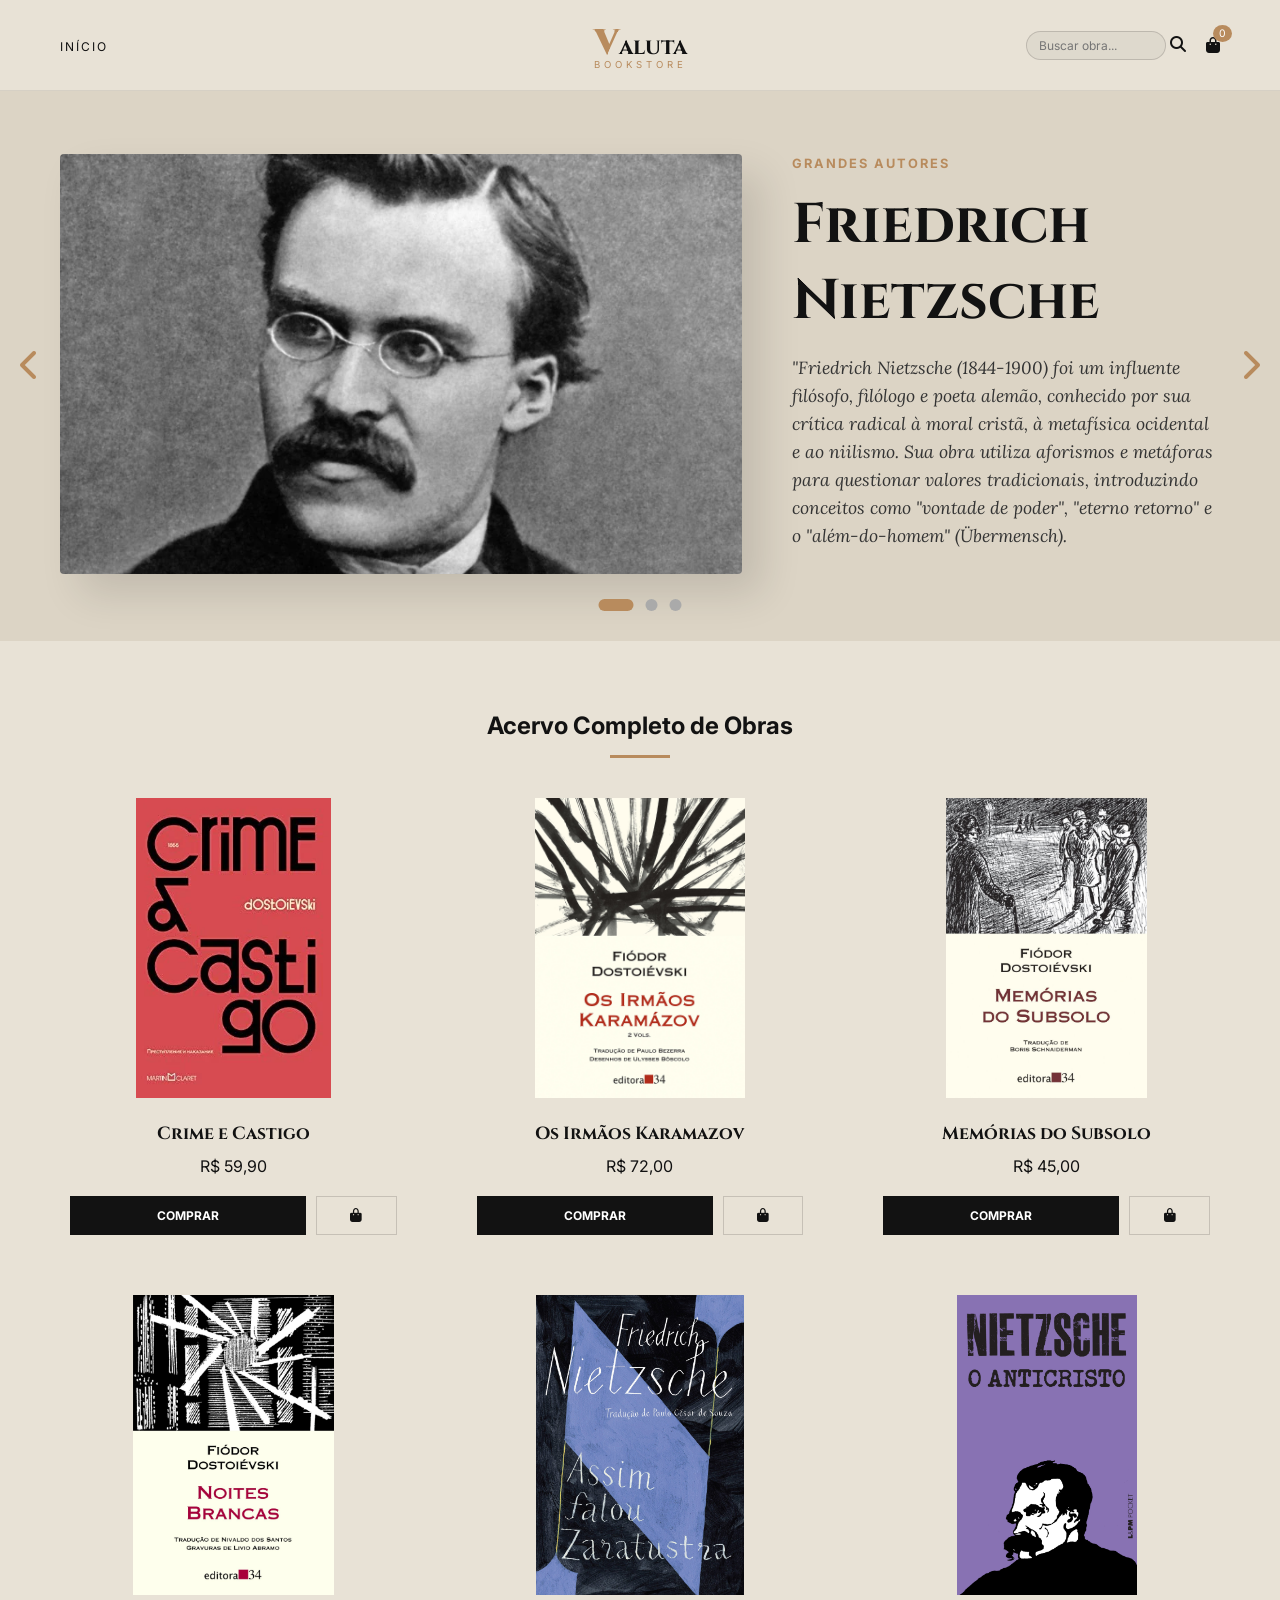
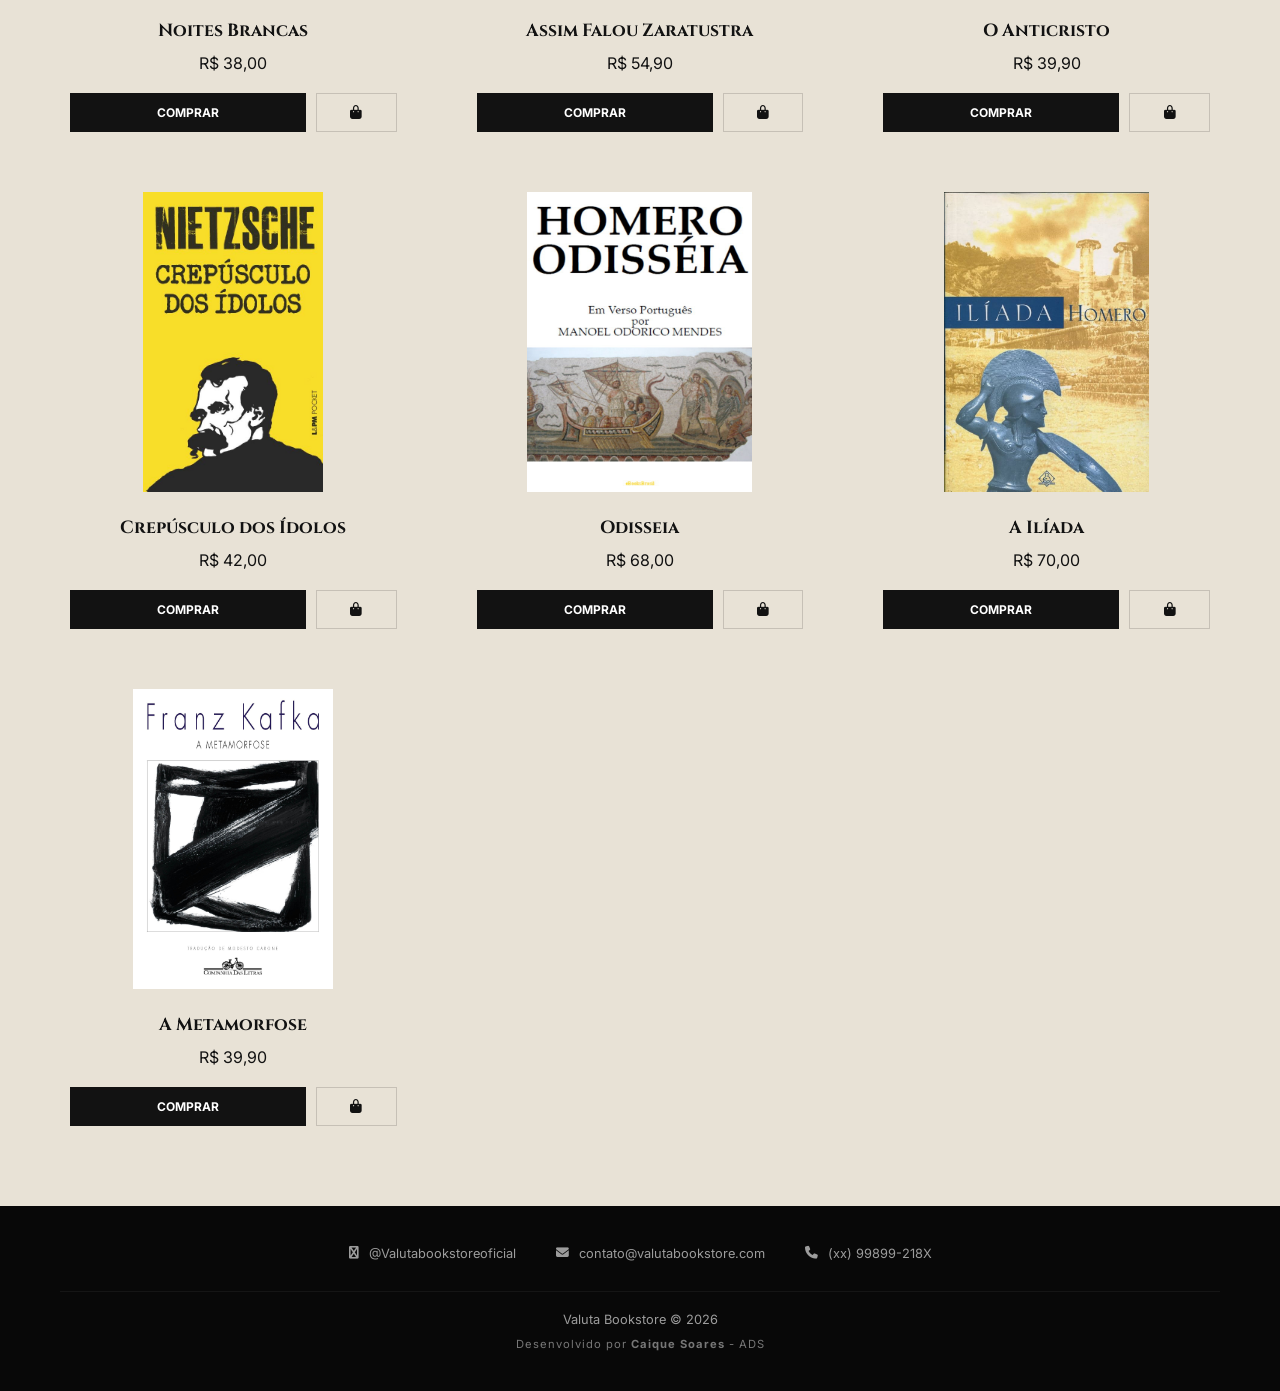
==== commit e45b859f: "VALUTA STORE - Atualizações de layout e funcionalidades  - Hero section com visual diferente e com " ====
--- a/index.html
+++ b/index.html
@@ -13,18 +13,15 @@
 
     <header class="main-header">
         <nav class="navbar container">
-            <!-- Coluna Esquerda: Navegação -->
             <div class="nav-links-left">
                 <a href="index.html">INÍCIO</a>
             </div>
 
-            <!-- Coluna Central: Logo -->
             <div class="brand">
                 <h1 class="logo"><span class="logo-destaque">V</span><span class="logo-texto">aluta</span></h1>
                 <span class="subtitle">Bookstore</span>
             </div>
 
-            <!-- Coluna Direita: Pesquisa e Carrinho -->
             <div class="nav-icons-right">
                 <div class="search-box">
                     <input type="text" id="search-input" placeholder="Buscar obra...">
@@ -46,12 +43,12 @@
             <div class="slide active">
                 <div class="container slide-content">
                     <div class="slide-image">
-                        <img src="a-iliada.jpg" alt="A Ilíada"> 
+                        <img src="nietzsche.webp" alt="Friedrich Nietzsche"> 
                     </div>
                     <div class="slide-text">
-                        <span class="slide-tag">GRANDES OBRAS</span>
-                        <h2 class="slide-title">A Ilíada</h2>
-                        <p class="slide-description">A Ilíada, atribuída a Homero, é um poema épico fundador da literatura ocidental. Narra a "ira de Aquiles" e os eventos decisivos da Guerra de Troia.</p>
+                        <span class="slide-tag">GRANDES AUTORES</span>
+                        <h2 class="slide-title">Friedrich Nietzsche</h2>
+                        <p class="slide-description">"Friedrich Nietzsche (1844-1900) foi um influente filósofo, filólogo e poeta alemão, conhecido por sua crítica radical à moral cristã, à metafísica ocidental e ao niilismo. Sua obra utiliza aforismos e metáforas para questionar valores tradicionais, introduzindo conceitos como "vontade de poder", "eterno retorno" e o "além-do-homem" (Übermensch).</p>
                     </div>
                 </div>
             </div>
@@ -60,12 +57,12 @@
             <div class="slide">
                 <div class="container slide-content">
                     <div class="slide-image">
-                        <img src="crime-e-castigo.webp" alt="Crime e Castigo">
+                        <img src="dostoievski.jpg" alt="Fiódor Dostoiévski">
                     </div>
                     <div class="slide-text">
-                        <span class="slide-tag">ROMANCE</span>
-                        <h2 class="slide-title">Crime e Castigo</h2>
-                        <p class="slide-description">Um marco do realismo que narra a história do estudante Raskólnikov enfrentando a culpa por seus atos em São Petersburgo.</p>
+                        <span class="slide-tag">GRANDES AUTORES</span>
+                        <h2 class="slide-title"> Fiódor Dostoiévski</h2>
+                        <p class="slide-description">Fiódor Dostoiévski (1821-1881) foi um dos maiores romancistas e pensadores russos, célebre por explorar a psicologia humana em obras como Crime e Castigo e Os Irmãos Karamazov. Sua vida foi marcada por tragédias, incluindo uma falsa execução, anos de trabalhos forçados na Sibéria e epilepsia, experiências que moldaram sua literatura realista, existencialista e profunda sobre a alma.</p>
                     </div>
                 </div>
             </div>
@@ -74,12 +71,12 @@
             <div class="slide">
                 <div class="container slide-content">
                     <div class="slide-image">
-                        <img src="o-anticristo.jpg" alt="O Anticristo">
+                        <img src="kafka.jpg" alt="Franz Kafka">
                     </div>
                     <div class="slide-text">
-                        <span class="slide-tag">FILOSOFIA</span>
-                        <h2 class="slide-title">O Anticristo</h2>
-                        <p class="slide-description">Uma das obras mais polêmicas de Friedrich Nietzsche, onde o filósofo apresenta sua crítica contundente aos valores estabelecidos.</p>
+                        <span class="slide-tag">GRANDES AUTORES</span>
+                        <h2 class="slide-title">Franz Kafka</h2>
+                        <p class="slide-description">Franz Kafka (1883–1924) foi um influente escritor tcheco de língua alemã, figura central do modernismo e do expressionismo. Nascido em Praga, sua obra explora temas como alienação, ansiedade, burocracia e relações familiares, marcadas pelo absurdo e descritas pelo adjetivo "kafkiano". Trabalhou como funcionário de seguros e faleceu de tuberculose aos 40 anos, deixando a maior parte de sua obra publicada postumamente.</p>
                     </div>
                 </div>
             </div>
@@ -98,7 +95,7 @@
 
     <main class="container">
         <div class="section-header">
-            <h2>Acervo Completo</h2>
+            <h2>Acervo Completo de Obras</h2>
             <div class="decorative-line"></div>
         </div>
         <section id="vitrine-livros" class="livros-grid"></section>
@@ -132,33 +129,8 @@
         </div>
     </footer>
 
-    <script>
-        const slides = document.querySelectorAll('.slide');
-        const dots = document.querySelectorAll('.dot');
-        let current = 0;
-
-        function update(index) {
-            if(index >= slides.length) current = 0;
-            else if(index < 0) current = slides.length - 1;
-            else current = index;
-
-            slides.forEach(s => s.classList.remove('active'));
-            dots.forEach(d => d.classList.remove('active'));
-            
-            slides[current].classList.add('active');
-            dots[current].classList.add('active');
-        }
-
-        document.querySelector('.next-slide').onclick = () => update(current + 1);
-        document.querySelector('.prev-slide').onclick = () => update(current - 1);
-        
-        dots.forEach((dot, idx) => {
-            dot.addEventListener('click', () => update(idx));
-        });
-
-        // Autoplay a cada 5 segundos
-        setInterval(() => update(current + 1), 5000);
-    </script>
+    <!-- Scripts: A ordem aqui é fundamental -->
     <script src="produto.js"></script>
+    <script src="script.js"></script>
 </body>
 </html>
--- a/style.css
+++ b/style.css
@@ -4,8 +4,8 @@
 :root {
     --primary: #121212;
     --accent: #b88b5d;
-    --white: #ffffff;
-    --bg-light: #f4f4f4;
+    --white: #e8e2d6; /* 20% mais escuro - Tom de papel aconchegante */
+    --bg-light: #dcd4c5; /* Tom de contraste para seções e slider */
     --transition: all 0.4s ease;
 }
 
@@ -41,8 +41,8 @@
    ========================================= */
 .main-header { 
     padding: 20px 0; 
-    border-bottom: 1px solid #eee; 
-    background: #fff; 
+    border-bottom: 1px solid rgba(0,0,0,0.08); 
+    background: var(--white); 
     position: sticky;
     top: 0;
     z-index: 1000;
@@ -74,11 +74,11 @@
     gap: 20px;
 }
 
-/* Estilo do campo de busca movido do HTML para cá */
 .search-box input {
     padding: 6px 12px;
-    border: 1px solid #ddd;
+    border: 1px solid rgba(0,0,0,0.15);
     border-radius: 20px;
+    background: rgba(0,0,0,0.04);
     font-family: 'Inter', sans-serif;
     font-size: 0.75rem;
     outline: none;
@@ -101,7 +101,7 @@
 }
 
 /* =========================================
-   3. HERO SLIDER (BANNER PRINCIPAL)
+   3. HERO SLIDER (TRANSIÇÃO SUTIL ATUALIZADA)
    ========================================= */
 .hero-slider-section { position: relative; height: 550px; background: var(--bg-light); overflow: hidden; }
 .slider-container { width: 100%; height: 100%; position: relative; }
@@ -114,19 +114,28 @@
     height: 100%;
     opacity: 0;
     visibility: hidden;
-    transition: opacity 0.6s ease;
+    transition: opacity 1s ease-in-out, visibility 1s; 
     display: flex;
     align-items: center;
 }
 
 .slide.active { opacity: 1; visibility: visible; }
 
+.slide.active .slide-text {
+    animation: fadeInLento 1.5s ease-out;
+}
+
+@keyframes fadeInLento {
+    from { opacity: 0; transform: translateY(15px); }
+    to { opacity: 1; transform: translateY(0); }
+}
+
 .slide-content { display: flex; align-items: center; justify-content: space-around; gap: 50px; width: 100%; }
-.slide-image img { height: 420px; box-shadow: 20px 20px 40px rgba(0,0,0,0.1); border-radius: 4px; }
+.slide-image img { height: 420px; box-shadow: 20px 20px 40px rgba(0,0,0,0.12); border-radius: 4px; }
 
 .slide-tag { color: var(--accent); font-weight: 700; letter-spacing: 2px; font-size: 0.8rem; }
 .slide-title { font-family: 'Cinzel', serif; font-size: 3.5rem; margin: 15px 0; }
-.slide-description { font-family: 'Lora', serif; font-size: 1.1rem; color: #555; margin-bottom: 30px; font-style: italic; max-width: 500px; }
+.slide-description { font-family: 'Lora', serif; font-size: 1.1rem; color: #333; margin-bottom: 30px; font-style: italic; max-width: 500px; line-height: 1.6; }
 
 /* Controles */
 .prev-slide, .next-slide {
@@ -155,7 +164,7 @@
     z-index: 10;
 }
 
-.dot { width: 12px; height: 12px; background: #bbb; border-radius: 50%; cursor: pointer; transition: 0.3s; }
+.dot { width: 12px; height: 12px; background: #aaa; border-radius: 50%; cursor: pointer; transition: 0.3s; }
 .dot.active { background: var(--accent); width: 35px; border-radius: 10px; }
 
 /* =========================================
@@ -195,7 +204,7 @@
     flex: 1;
     background: transparent;
     color: var(--primary);
-    border: 1px solid #ddd;
+    border: 1px solid rgba(0,0,0,0.15);
     cursor: pointer;
     display: flex;
     align-items: center;
@@ -207,9 +216,36 @@
 .btn-add-carrinho:hover { border-color: var(--accent); color: var(--accent); }
 
 /* =========================================
+   ESTILO DO BOTÃO NA PÁGINA DE PRODUTO
+   ========================================= */
+.btn-comprar-grande {
+    background-color: var(--primary);
+    color: #fff;
+    padding: 15px 30px;
+    font-family: 'Inter', sans-serif;
+    font-weight: 700;
+    font-size: 0.85rem;
+    letter-spacing: 2px;
+    text-transform: uppercase;
+    border: none;
+    cursor: pointer;
+    transition: var(--transition);
+}
+
+.btn-comprar-grande:hover {
+    background-color: var(--accent);
+    transform: translateY(-3px);
+}
+
+.btn-comprar-grande i {
+    margin-left: 10px;
+    font-size: 1rem;
+}
+
+/* =========================================
    5. FOOTER
    ========================================= */
-.main-footer { background: #111; color: #fff; padding: 40px 0; text-align: center; font-size: 0.8rem; }
+.main-footer { background: #080808; color: rgba(255,255,255,0.6); padding: 40px 0; text-align: center; font-size: 0.8rem; }
 .footer-item { display: flex; align-items: center; gap: 10px; }
 
 /* =========================================
@@ -217,14 +253,13 @@
    ========================================= */
 @media (max-width: 768px) {
     .navbar { grid-template-columns: 1fr auto; padding: 0 15px; }
-    .nav-links-left, .search-box { display: none; } /* Oculta busca no mobile para limpar o topo */
+    .nav-links-left, .search-box { display: none; } 
     .brand { text-align: left; }
     
-    /* FIX CARROSSEL MOBILE */
     .hero-slider-section { height: 480px; padding: 20px 0; }
     
     .slide { 
-        position: absolute; /* Crucial para não empilhar verticalmente */
+        position: absolute;
         display: flex;
         flex-direction: column;
     }
@@ -245,11 +280,10 @@
     }
 
     .slide-title { font-size: 2rem; }
-    .slide-description { display: none; } /* Esconde descrição no mobile para focar no título e imagem */
+    .slide-description { display: none; } 
     
     .prev-slide, .next-slide { font-size: 1.5rem; }
 
-    /* Grid de Livros */
     .livros-grid {
         grid-template-columns: repeat(auto-fill, minmax(160px, 1fr));
         gap: 30px;
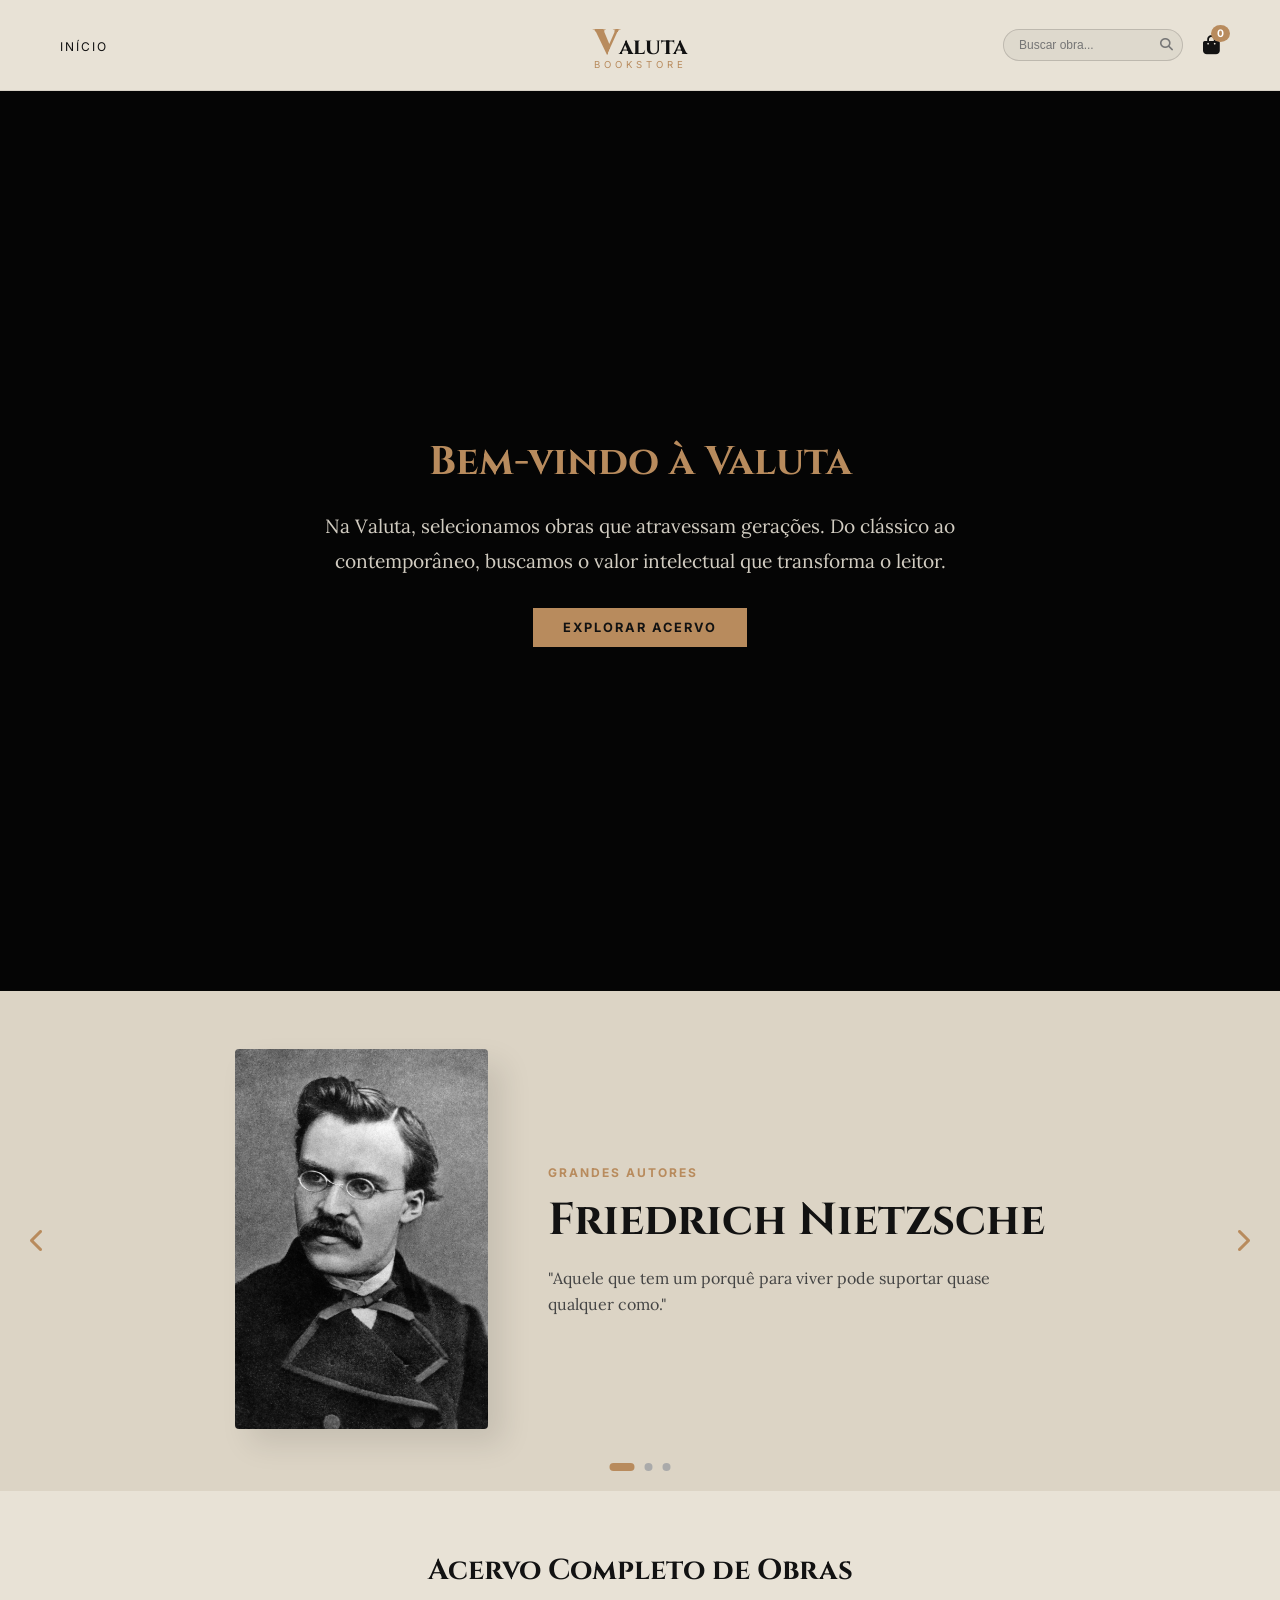
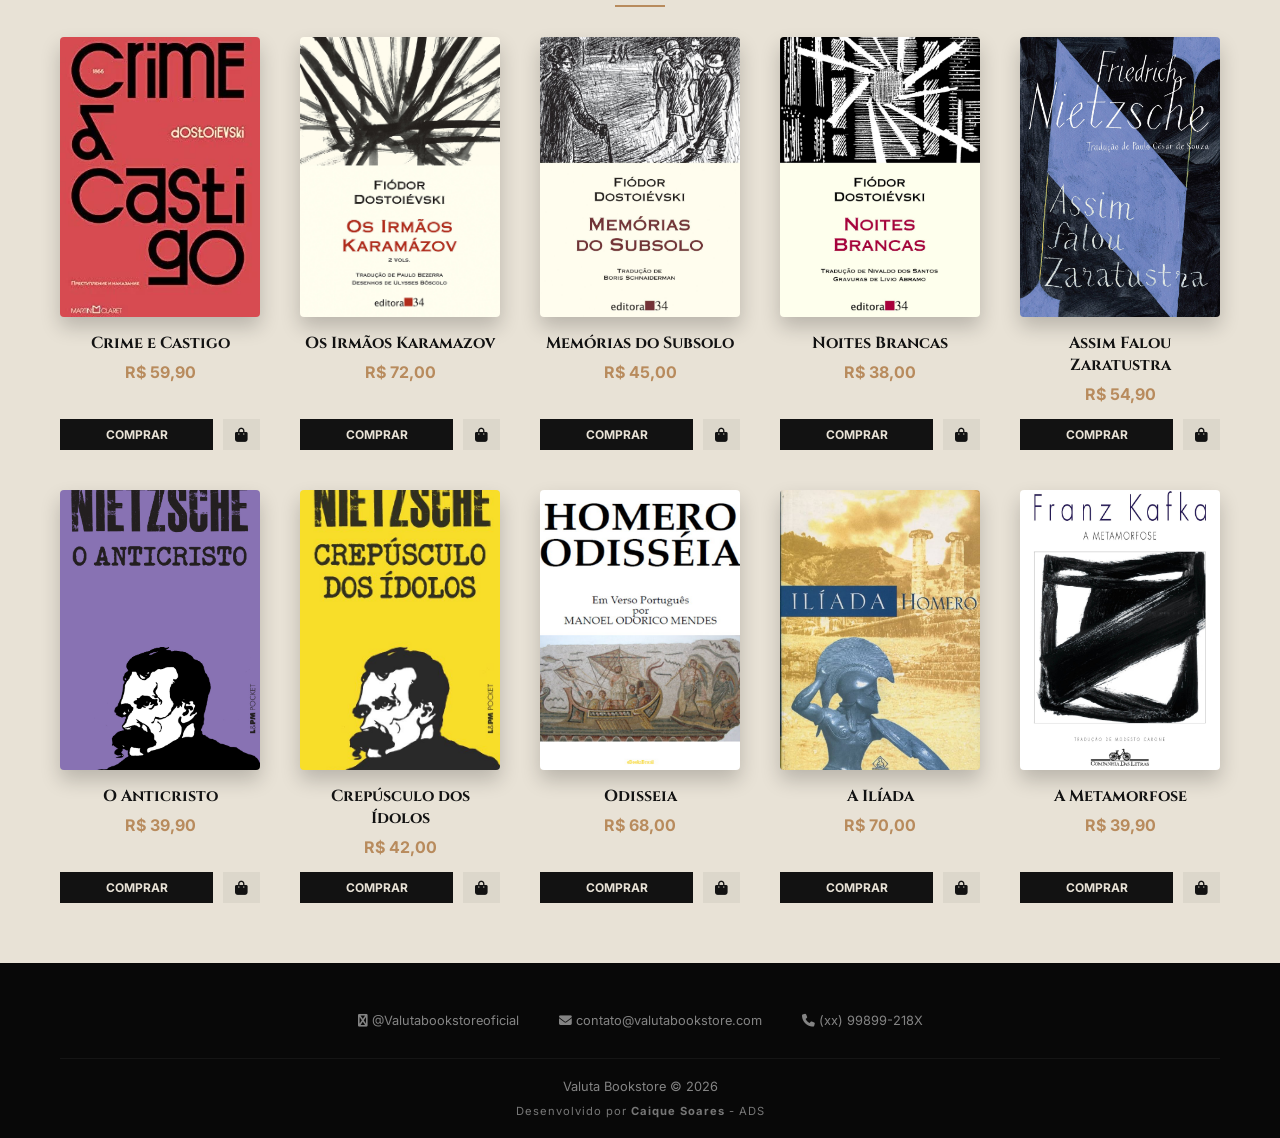
==== commit 4c9fe7ef: "VALUTA BOOKSTORE - ATUALIZAÇÕES- VERSAO FINAL 1.0 Valuta bookstore versão final 1.0 Layout mais ime" ====
--- a/index.html
+++ b/index.html
@@ -8,13 +8,38 @@
     <link href="https://fonts.googleapis.com/css2?family=Cinzel:wght@400;700;900&family=Lora:ital,wght@0,400;1,400&family=Inter:wght@400;700&display=swap" rel="stylesheet">
     <link rel="stylesheet" href="https://cdnjs.cloudflare.com/ajax/libs/font-awesome/6.5.1/css/all.min.css">
     <link rel="stylesheet" href="style.css">
+    <style>
+        /* CSS Específico para as solicitações de comportamento */
+        html { scroll-behavior: smooth; }
+        
+        .slide {
+            transition: opacity 1s ease-in-out;
+            opacity: 0;
+            position: absolute;
+            top: 0;
+            left: 0;
+            width: 100%;
+            height: 100%;
+            visibility: hidden;
+        }
+        
+        .slide.active {
+            opacity: 1;
+            visibility: visible;
+        }
+
+        /* Classe obrigatória para o efeito de busca funcionar */
+        .modo-busca-ativo {
+            display: none !important;
+        }
+    </style>
 </head>
 <body>
 
-    <header class="main-header">
+    <header id="inicio" class="main-header">
         <nav class="navbar container">
             <div class="nav-links-left">
-                <a href="index.html">INÍCIO</a>
+                <a href="#inicio">INÍCIO</a>
             </div>
 
             <div class="brand">
@@ -27,7 +52,6 @@
                     <input type="text" id="search-input" placeholder="Buscar obra...">
                     <i class="fas fa-search"></i>
                 </div>
-
                 <a href="carrinho.html" class="cart-link">
                     <i class="fas fa-shopping-bag"></i>
                     <span id="contagem-carrinho" class="badge">0</span>
@@ -36,64 +60,60 @@
         </nav>
     </header>
 
-    <section class="hero-slider-section">
-        <div class="slider-container">
-            
-            <!-- Slide 1 -->
-            <div class="slide active">
-                <div class="container slide-content">
-                    <div class="slide-image">
-                        <img src="nietzsche.webp" alt="Friedrich Nietzsche"> 
+    <div id="conteudo-principal">
+        <section id="sobre" class="welcome-section">
+            <div class="container">
+                <div class="welcome-content">
+                    <h2>Bem-vindo à Valuta</h2>
+                    <p>Na Valuta, selecionamos obras que atravessam gerações. Do clássico ao contemporâneo, buscamos o valor intelectual que transforma o leitor.</p>
+                    <a href="#acervo" class="btn-cta">Explorar Acervo</a>
+                </div>
+            </div>
+        </section>
+
+        <section class="hero-slider-section">
+            <div class="slider-container">
+                <div class="slide active">
+                    <div class="container slide-content">
+                        <div class="slide-image"><img src="nietzsche.jpg" alt="Friedrich Nietzsche"></div>
+                        <div class="slide-text">
+                            <span class="slide-tag">GRANDES AUTORES</span>
+                            <h2 class="slide-title">Friedrich Nietzsche</h2>
+                            <p class="slide-description">"Aquele que tem um porquê para viver pode suportar quase qualquer como."</p>
+                        </div>
                     </div>
-                    <div class="slide-text">
-                        <span class="slide-tag">GRANDES AUTORES</span>
-                        <h2 class="slide-title">Friedrich Nietzsche</h2>
-                        <p class="slide-description">"Friedrich Nietzsche (1844-1900) foi um influente filósofo, filólogo e poeta alemão, conhecido por sua crítica radical à moral cristã, à metafísica ocidental e ao niilismo. Sua obra utiliza aforismos e metáforas para questionar valores tradicionais, introduzindo conceitos como "vontade de poder", "eterno retorno" e o "além-do-homem" (Übermensch).</p>
+                </div>
+                <div class="slide">
+                    <div class="container slide-content">
+                        <div class="slide-image"><img src="dostoievski.jpg" alt="Fiódor Dostoiévski"></div>
+                        <div class="slide-text">
+                            <span class="slide-tag">GRANDES AUTORES</span>
+                            <h2 class="slide-title">Fiódor Dostoiévski</h2>
+                            <p class="slide-description">"O segredo da existência humana não reside apenas em viver, mas em saber para que se vive."</p>
+                        </div>
+                    </div>
+                </div>
+                <div class="slide">
+                    <div class="container slide-content">
+                        <div class="slide-image"><img src="franz-kafka.jpg" alt="Franz Kafka"></div>
+                        <div class="slide-text">
+                            <span class="slide-tag">GRANDES AUTORES</span>
+                            <h2 class="slide-title">Franz Kafka</h2>
+                            <p class="slide-description">"Tudo o que você faz com determinação e amor, sempre dará certo."</p>
+                        </div>
                     </div>
                 </div>
             </div>
-
-            <!-- Slide 2 -->
-            <div class="slide">
-                <div class="container slide-content">
-                    <div class="slide-image">
-                        <img src="dostoievski.jpg" alt="Fiódor Dostoiévski">
-                    </div>
-                    <div class="slide-text">
-                        <span class="slide-tag">GRANDES AUTORES</span>
-                        <h2 class="slide-title"> Fiódor Dostoiévski</h2>
-                        <p class="slide-description">Fiódor Dostoiévski (1821-1881) foi um dos maiores romancistas e pensadores russos, célebre por explorar a psicologia humana em obras como Crime e Castigo e Os Irmãos Karamazov. Sua vida foi marcada por tragédias, incluindo uma falsa execução, anos de trabalhos forçados na Sibéria e epilepsia, experiências que moldaram sua literatura realista, existencialista e profunda sobre a alma.</p>
-                    </div>
-                </div>
+            
+            <button class="prev-slide"><i class="fas fa-chevron-left"></i></button>
+            <button class="next-slide"><i class="fas fa-chevron-right"></i></button>
+            <div class="slider-dots">
+                <div class="dot active"></div>
+                <div class="dot"></div>
+                <div class="dot"></div>
             </div>
-
-            <!-- Slide 3 -->
-            <div class="slide">
-                <div class="container slide-content">
-                    <div class="slide-image">
-                        <img src="kafka.jpg" alt="Franz Kafka">
-                    </div>
-                    <div class="slide-text">
-                        <span class="slide-tag">GRANDES AUTORES</span>
-                        <h2 class="slide-title">Franz Kafka</h2>
-                        <p class="slide-description">Franz Kafka (1883–1924) foi um influente escritor tcheco de língua alemã, figura central do modernismo e do expressionismo. Nascido em Praga, sua obra explora temas como alienação, ansiedade, burocracia e relações familiares, marcadas pelo absurdo e descritas pelo adjetivo "kafkiano". Trabalhou como funcionário de seguros e faleceu de tuberculose aos 40 anos, deixando a maior parte de sua obra publicada postumamente.</p>
-                    </div>
-                </div>
-            </div>
-
-            <!-- Controles -->
-            <button class="prev-slide" aria-label="Anterior"><i class="fas fa-chevron-left"></i></button>
-            <button class="next-slide" aria-label="Próximo"><i class="fas fa-chevron-right"></i></button>
-            
-            <div class="slider-dots">
-                <span class="dot active"></span>
-                <span class="dot"></span>
-                <span class="dot"></span>
-            </div>
-        </div>
-    </section>
-
-    <main class="container">
+        </section>
+    </div> <main id="acervo" class="container">
         <div class="section-header">
             <h2>Acervo Completo de Obras</h2>
             <div class="decorative-line"></div>
@@ -104,32 +124,18 @@
     <footer class="main-footer">
         <div class="container">
             <div style="display: flex; justify-content: center; gap: 40px; margin-bottom: 30px; flex-wrap: wrap;">
-                <div class="footer-item">
-                    <i class="fa-brands fa-instagram"></i> 
-                    <span>@Valutabookstoreoficial</span>
-                </div>
-                <div class="footer-item">
-                    <i class="fa-solid fa-envelope"></i> 
-                    <span>contato@valutabookstore.com</span>
-                </div>
-                <div class="footer-item">
-                    <i class="fa-solid fa-phone"></i> 
-                    <span>(xx) 99899-218X</span>
-                </div>
+                <div class="footer-item"><i class="fa-brands fa-instagram"></i> <span>@Valutabookstoreoficial</span></div>
+                <div class="footer-item"><i class="fa-solid fa-envelope"></i> <span>contato@valutabookstore.com</span></div>
+                <div class="footer-item"><i class="fa-solid fa-phone"></i> <span>(xx) 99899-218X</span></div>
             </div>
-            
             <div style="width: 100%; height: 1px; background: #333; opacity: 0.3; margin-bottom: 20px;"></div>
-            
             <div class="footer-bottom">
                 <p>Valuta Bookstore &copy; 2026</p>
-                <p style="font-size: 0.7rem; color: #777; margin-top: 10px; letter-spacing: 1px;">
-                    Desenvolvido por <strong>Caique Soares</strong> - ADS
-                </p>
+                <p style="font-size: 0.7rem; color: #777; margin-top: 10px; letter-spacing: 1px;">Desenvolvido por <strong>Caique Soares</strong> - ADS</p>
             </div>
         </div>
     </footer>
 
-    <!-- Scripts: A ordem aqui é fundamental -->
     <script src="produto.js"></script>
     <script src="script.js"></script>
 </body>
--- a/style.css
+++ b/style.css
@@ -4,32 +4,18 @@
 :root {
     --primary: #121212;
     --accent: #b88b5d;
-    --white: #e8e2d6; /* 20% mais escuro - Tom de papel aconchegante */
-    --bg-light: #dcd4c5; /* Tom de contraste para seções e slider */
-    --transition: all 0.4s ease;
+    --white: #e8e2d6; 
+    --bg-light: #dcd4c5; 
+    --transition: all 0.3s ease;
 }
 
-* { 
-    margin: 0; 
-    padding: 0; 
-    box-sizing: border-box; 
-}
-
-body { 
-    font-family: 'Inter', sans-serif; 
-    background: var(--white); 
-    color: var(--primary); 
-    overflow-x: hidden; 
-}
-
-.container { 
-    max-width: 1200px; 
-    margin: 0 auto; 
-    padding: 0 20px; 
-}
+* { margin: 0; padding: 0; box-sizing: border-box; }
+html { scroll-behavior: smooth; }
+body { font-family: 'Inter', sans-serif; background: var(--white); color: var(--primary); overflow-x: hidden; }
+.container { max-width: 1200px; margin: 0 auto; padding: 0 20px; }
 
 /* FIX ÍCONES */
-.fas, .fa-solid, .fa-search, .fa-shopping-bag, .fa-shopping-cart, i {
+.fas, .fa-solid, .fa-search, .fa-shopping-bag, .fa-shopping-cart, .fa-trash-alt, i {
     font-family: "Font Awesome 6 Free" !important;
     font-weight: 900 !important;
     font-style: normal !important;
@@ -37,264 +23,162 @@
 }
 
 /* =========================================
-   2. HEADER (NAVBAR E BUSCA)
+   2. HEADER
    ========================================= */
-.main-header { 
-    padding: 20px 0; 
-    border-bottom: 1px solid rgba(0,0,0,0.08); 
-    background: var(--white); 
-    position: sticky;
-    top: 0;
-    z-index: 1000;
-}
-
-.navbar { 
-    display: grid;
-    grid-template-columns: 1fr auto 1fr;
-    align-items: center; 
-}
-
-.nav-links-left a {
-    text-decoration: none;
-    color: var(--primary);
-    font-size: 0.75rem;
-    letter-spacing: 2px;
-    text-transform: uppercase;
-}
-
-.brand { text-align: center; }
+.main-header { padding: 20px 0; border-bottom: 1px solid rgba(0,0,0,0.08); background: var(--white); position: sticky; top: 0; z-index: 1000; }
+.navbar { display: grid; grid-template-columns: 1fr auto 1fr; align-items: center; }
+.nav-links-left a { text-decoration: none; color: var(--primary); font-size: 0.75rem; letter-spacing: 2px; text-transform: uppercase; transition: var(--transition); }
+.nav-links-left a:hover { color: var(--accent); }
+.brand { text-align: center; text-decoration: none; display: block; }
 .logo-destaque { font-family: 'Cinzel', serif; font-size: 2.2rem; color: var(--accent); font-weight: 900; }
 .logo-texto { font-family: 'Cinzel', serif; font-size: 1.4rem; font-weight: 700; color: var(--primary); }
 .subtitle { display: block; font-size: 0.6rem; letter-spacing: 4px; color: var(--accent); text-transform: uppercase; margin-top: -8px; }
+.nav-icons-right { display: flex; justify-content: flex-end; align-items: center; gap: 20px; }
+.search-box { position: relative; display: flex; align-items: center; }
+.search-box i { position: absolute; right: 10px; font-size: 0.8rem; color: #777; }
+.search-box input { padding: 8px 35px 8px 15px; border: 1px solid rgba(0,0,0,0.15); border-radius: 20px; background: rgba(0,0,0,0.04); font-size: 0.75rem; width: 180px; outline: none; }
+.cart-link { position: relative; text-decoration: none; color: inherit; font-size: 1.2rem; transition: var(--transition); display: inline-block; }
+.cart-link:hover { color: var(--accent); }
+.badge { position: absolute; top: -8px; right: -10px; background: var(--accent); color: white; font-size: 0.65rem; padding: 2px 6px; border-radius: 50%; font-weight: bold; }
 
-.nav-icons-right {
-    display: flex;
-    justify-content: flex-end;
-    align-items: center;
-    gap: 20px;
-}
+/* =========================================
+   3. SEÇÃO DE BOAS-VINDAS
+   ========================================= */
+.welcome-section { padding: 100px 0; min-height: 100vh; display: flex; flex-direction: column; justify-content: center; text-align: center; background-color: var(--primary); background-image: url('https://images.unsplash.com/photo-1507842217343-583bb7270b66?q=80&w=2000&auto=format&fit=crop'); background-size: cover; background-position: center; background-attachment: fixed; position: relative; color: var(--white); }
+.welcome-section::before { content: ''; position: absolute; top: 0; left: 0; width: 100%; height: 100%; background: rgba(0, 0, 0, 0.7); }
+.welcome-content { position: relative; z-index: 1; max-width: 700px; margin: 0 auto; padding: 0 20px; }
+.welcome-content h2 { font-family: 'Cinzel', serif; font-size: 2.5rem; margin-bottom: 20px; color: var(--accent); }
+.welcome-content p { font-family: 'Lora', serif; font-size: 1.2rem; line-height: 1.8; margin-bottom: 30px; opacity: 0.9; }
+.btn-cta { display: inline-block; padding: 12px 30px; background: var(--accent); color: var(--primary); text-decoration: none; font-weight: 700; text-transform: uppercase; font-size: 0.8rem; letter-spacing: 2px; transition: var(--transition); }
+.btn-cta:hover { background: var(--white); }
 
-.search-box input {
-    padding: 6px 12px;
-    border: 1px solid rgba(0,0,0,0.15);
-    border-radius: 20px;
-    background: rgba(0,0,0,0.04);
-    font-family: 'Inter', sans-serif;
-    font-size: 0.75rem;
-    outline: none;
-    transition: width 0.3s;
-    width: 140px;
-}
+/* =========================================
+   4. HERO SLIDER
+   ========================================= */
+.hero-slider-section { position: relative; height: 500px; background: var(--bg-light); overflow: hidden; }
+.slider-container { width: 100%; height: 100%; position: relative; }
+.slide { position: absolute; top: 0; left: 0; width: 100%; height: 100%; opacity: 0; visibility: hidden; transition: opacity 1s ease-in-out, visibility 1s ease-in-out; display: flex; align-items: center; }
+.slide.active { opacity: 1; visibility: visible; }
+.slide-content { display: flex; align-items: center; justify-content: center; gap: 60px; width: 100%; }
+.slide-image img { height: 380px; box-shadow: 15px 15px 30px rgba(0,0,0,0.1); border-radius: 4px; }
+.slide-tag { color: var(--accent); font-weight: 700; letter-spacing: 2px; font-size: 0.75rem; display: block; margin-bottom: 10px; }
+.slide-title { font-family: 'Cinzel', serif; font-size: 2.8rem; margin: 0 0 15px 0; }
+.slide-description { font-family: 'Lora', serif; font-size: 1rem; color: #444; max-width: 450px; line-height: 1.6; }
+.prev-slide, .next-slide { position: absolute; top: 50%; transform: translateY(-50%); background: none; border: none; color: var(--accent); font-size: 1.5rem; cursor: pointer; z-index: 10; transition: var(--transition); }
+.prev-slide:hover, .next-slide:hover { color: var(--primary); }
+.prev-slide { left: 30px; }
+.next-slide { right: 30px; }
+.slider-dots { position: absolute; bottom: 20px; left: 50%; transform: translateX(-50%); display: flex; gap: 10px; }
+.dot { width: 8px; height: 8px; background: #aaa; border-radius: 50%; cursor: pointer; transition: var(--transition); }
+.dot.active { background: var(--accent); width: 25px; border-radius: 10px; }
 
-.search-box input:focus { width: 180px; border-color: var(--accent); }
+/* =========================================
+   5. ACERVO / VITRINE DE LIVROS
+   ========================================= */
+.section-header { text-align: center; margin: 60px 0 30px; }
+.section-header h2 { font-family: 'Cinzel', serif; font-size: 1.8rem; }
+.decorative-line { width: 50px; height: 2px; background: var(--accent); margin: 15px auto; }
+.livros-grid { display: grid; grid-template-columns: repeat(auto-fill, minmax(200px, 1fr)); gap: 40px; padding-bottom: 60px; }
+.card-livro { background: transparent; border: none; display: flex; flex-direction: column; text-align: center; transition: transform 0.4s cubic-bezier(0.175, 0.885, 0.32, 1.275); height: 100%; }
+.card-livro:hover { transform: scale(1.05); }
+.card-livro img { width: 100%; height: 280px; object-fit: cover; margin-bottom: 15px; border-radius: 4px; box-shadow: 0 10px 20px rgba(0,0,0,0.2); background: #eee; }
+.card-livro h3 { font-family: 'Cinzel', serif; font-size: 1rem; margin-bottom: 8px; color: var(--primary); }
+.card-livro .preco { font-weight: 700; color: var(--accent); margin-bottom: 15px; font-size: 1rem; }
+.botoes-container { display: flex; gap: 10px; margin-top: auto; }
+.btn-comprar { background: var(--primary); color: var(--white); text-decoration: none; padding: 8px; font-size: 0.75rem; font-weight: 700; text-transform: uppercase; flex-grow: 1; transition: var(--transition); border: none; }
+.btn-comprar:hover { background: var(--accent); }
+.btn-add-carrinho { background: rgba(0,0,0,0.05); color: var(--primary); border: none; padding: 0 12px; cursor: pointer; transition: var(--transition); font-size: 0.9rem; }
+.btn-add-carrinho:hover { background: var(--accent); color: var(--white); }
 
-.cart-link { position: relative; text-decoration: none; color: inherit; }
-.badge {
-    position: absolute;
-    top: -10px;
-    right: -12px;
-    background: var(--accent);
-    color: white;
-    font-size: 0.65rem;
-    padding: 2px 6px;
-    border-radius: 50%;
+/* =========================================
+   6. PÁGINA DE PRODUTO
+   ========================================= */
+.product-main { padding-top: 60px; padding-bottom: 60px; }
+.produto-container { display: grid; grid-template-columns: 1fr 1fr; gap: 60px; align-items: start; margin-bottom: 80px; max-width: 1000px; margin-left: auto; margin-right: auto; }
+.produto-imagem-foco { width: 100%; max-width: 350px; margin: 0 auto; } 
+.produto-imagem-foco img { width: 100%; height: auto; max-height: 500px; object-fit: contain; box-shadow: 15px 15px 30px rgba(0,0,0,0.1); }
+.detalhe-titulo-principal { font-family: 'Cinzel', serif; font-size: 2.5rem; margin-bottom: 10px; }
+.produto-autor-link { font-family: 'Lora', serif; color: var(--accent); display: block; margin-bottom: 25px; }
+.sinopse-texto { font-family: 'Lora', serif; line-height: 1.8; color: #444; margin-bottom: 30px; font-size: 1rem; }
+.compra-acao-area { background: var(--bg-light); padding: 25px; border-radius: 4px; }
+.preco-grande { font-family: 'Cinzel', serif; font-size: 2.2rem; display: block; margin: 5px 0 20px; }
+.btn-comprar-grande { width: 100%; background: var(--primary); color: #fff; padding: 18px; font-weight: 700; text-transform: uppercase; border: none; cursor: pointer; transition: var(--transition); }
+.btn-comprar-grande:hover { background: var(--accent); }
+.autor-card { display: flex; gap: 40px; background: rgba(0,0,0,0.02); padding: 40px; border-radius: 4px; align-items: center; margin-bottom: 60px; max-width: 1000px; margin-left: auto; margin-right: auto; }
+.autor-foto-column img { width: 150px; height: 150px; border-radius: 50%; object-fit: cover; border: 3px solid var(--accent); }
+
+/* =========================================
+   7. FOOTER
+   ========================================= */
+.main-footer { background: #080808; color: rgba(255,255,255,0.5); padding: 50px 0 20px; text-align: center; font-size: 0.8rem; }
+
+/* =========================================
+   8. RESPONSIVIDADE
+   ========================================= */
+@media (max-width: 768px) {
+    .navbar { grid-template-columns: 1fr auto; }
+    .nav-links-left, .search-box { display: none; }
+    .produto-container { grid-template-columns: 1fr; padding: 0 20px; }
+    .autor-card { flex-direction: column; text-align: center; }
 }
 
 /* =========================================
-   3. HERO SLIDER (TRANSIÇÃO SUTIL ATUALIZADA)
+   9. CARROSSEL DE RECOMENDAÇÕES & CARRINHO
    ========================================= */
-.hero-slider-section { position: relative; height: 550px; background: var(--bg-light); overflow: hidden; }
-.slider-container { width: 100%; height: 100%; position: relative; }
 
-.slide {
-    position: absolute;
-    top: 0;
-    left: 0;
-    width: 100%;
-    height: 100%;
-    opacity: 0;
-    visibility: hidden;
-    transition: opacity 1s ease-in-out, visibility 1s; 
+/* --- CSS DO CARROSSEL (INTACTO) --- */
+.recomendacoes-section { margin: 40px 0; padding: 20px; position: relative; max-width: 1000px; margin-left: auto; margin-right: auto; }
+.carrossel-wrapper { display: flex; align-items: center; gap: 10px; width: 100%; }
+.livros-grid-carrossel { display: flex; flex-wrap: nowrap; gap: 15px; overflow-x: auto; scroll-behavior: smooth; scrollbar-width: none; padding: 10px 0; width: 100%; -webkit-overflow-scrolling: touch; }
+.livros-grid-carrossel::-webkit-scrollbar { display: none; }
+.livros-grid-carrossel .card-livro { flex: 0 0 150px; background: transparent; padding: 0; border: none; text-align: center; }
+.livros-grid-carrossel .card-livro img { height: 200px; width: 100%; object-fit: cover; border-radius: 4px; margin-bottom: 8px; }
+.livros-grid-carrossel .card-livro h3 { font-size: 0.85rem; margin-bottom: 4px; }
+.livros-grid-carrossel .card-livro .preco { font-size: 0.85rem; margin-bottom: 0; }
+.arrow-btn { flex-shrink: 0; background: var(--primary); color: white; border: none; width: 35px; height: 35px; border-radius: 50%; cursor: pointer; font-size: 1rem; display: flex; align-items: center; justify-content: center; transition: var(--transition); }
+.arrow-btn:hover { background: var(--accent); }
+@media (max-width: 768px) { .arrow-btn { display: none; } }
+
+/* --- CSS DO CARRINHO (ESTILO PREMIUM E ELEGANTE) --- */
+#lista-itens-carrinho { display: flex; flex-direction: column; gap: 20px; margin-top: 20px; }
+
+.cart-item-premium {
+    background: #ffffff;
+    padding: 20px;
+    border-radius: 12px;
     display: flex;
     align-items: center;
+    gap: 25px;
+    border: 1px solid rgba(0,0,0,0.08);
+    box-shadow: 0 4px 15px rgba(0,0,0,0.05);
 }
 
-.slide.active { opacity: 1; visibility: visible; }
+.cart-img-premium { width: 90px; height: 130px; object-fit: cover; border-radius: 6px; box-shadow: 0 5px 10px rgba(0,0,0,0.1); }
+.cart-info-premium { flex-grow: 1; display: flex; flex-direction: column; gap: 4px; }
+.cart-info-premium h4 { font-family: 'Cinzel', serif; font-size: 1.25rem; margin: 0; color: #1a1a1a; }
+.cart-author { font-family: 'Lora', serif; font-style: italic; color: #b88b5d; font-size: 0.95rem; }
+.cart-price { font-family: 'Inter', sans-serif; font-weight: 700; color: #1a1a1a; font-size: 1.1rem; }
 
-.slide.active .slide-text {
-    animation: fadeInLento 1.5s ease-out;
+.btn-remove-premium {
+    background: transparent;
+    border: 1px solid #cc0000;
+    color: #cc0000;
+    padding: 8px 18px;
+    border-radius: 50px;
+    font-size: 0.75rem;
+    font-weight: 600;
+    text-transform: uppercase;
+    cursor: pointer;
+    transition: all 0.3s ease;
 }
+.btn-remove-premium:hover { background: #cc0000; color: #ffffff; }
 
-@keyframes fadeInLento {
-    from { opacity: 0; transform: translateY(15px); }
-    to { opacity: 1; transform: translateY(0); }
-}
-
-.slide-content { display: flex; align-items: center; justify-content: space-around; gap: 50px; width: 100%; }
-.slide-image img { height: 420px; box-shadow: 20px 20px 40px rgba(0,0,0,0.12); border-radius: 4px; }
-
-.slide-tag { color: var(--accent); font-weight: 700; letter-spacing: 2px; font-size: 0.8rem; }
-.slide-title { font-family: 'Cinzel', serif; font-size: 3.5rem; margin: 15px 0; }
-.slide-description { font-family: 'Lora', serif; font-size: 1.1rem; color: #333; margin-bottom: 30px; font-style: italic; max-width: 500px; line-height: 1.6; }
-
-/* Controles */
-.prev-slide, .next-slide {
-    position: absolute;
-    top: 50%;
-    transform: translateY(-50%);
-    background: none;
-    border: none;
-    color: var(--accent);
-    font-size: 2rem;
-    cursor: pointer;
-    z-index: 10;
-    transition: 0.3s;
-}
-.prev-slide:hover, .next-slide:hover { color: var(--primary); }
-.prev-slide { left: 20px; }
-.next-slide { right: 20px; }
-
-.slider-dots {
-    position: absolute;
-    bottom: 30px;
-    left: 50%;
-    transform: translateX(-50%);
-    display: flex;
-    gap: 12px;
-    z-index: 10;
-}
-
-.dot { width: 12px; height: 12px; background: #aaa; border-radius: 50%; cursor: pointer; transition: 0.3s; }
-.dot.active { background: var(--accent); width: 35px; border-radius: 10px; }
-
-/* =========================================
-   4. VITRINE DE LIVROS (GRID)
-   ========================================= */
-.section-header { text-align: center; margin: 70px 0 40px; }
-.decorative-line { width: 60px; height: 3px; background: var(--accent); margin: 15px auto; }
-
-.livros-grid {
-    display: grid;
-    grid-template-columns: repeat(auto-fill, minmax(250px, 1fr));
-    gap: 60px;
-    padding-bottom: 80px;
-}
-
-.card-livro { text-align: center; }
-.card-livro img { width: 100%; height: 300px; object-fit: contain; margin-bottom: 20px; }
-.card-livro h3 { font-size: 1.1rem; margin-bottom: 10px; font-family: 'Cinzel', serif; }
-
-.botoes-container { display: flex; gap: 10px; margin-top: 20px; padding: 0 10px; }
-
-.btn-comprar {
-    flex: 3;
-    background: var(--primary);
-    color: #fff !important;
-    padding: 12px 0;
-    text-decoration: none;
-    font-weight: 700;
-    font-size: 0.75rem;
-    text-transform: uppercase;
-    border: none;
-    cursor: pointer;
-    transition: var(--transition);
-}
-
-.btn-add-carrinho {
-    flex: 1;
-    background: transparent;
-    color: var(--primary);
-    border: 1px solid rgba(0,0,0,0.15);
-    cursor: pointer;
-    display: flex;
-    align-items: center;
-    justify-content: center;
-    transition: var(--transition);
-}
-
-.btn-comprar:hover { background: var(--accent); }
-.btn-add-carrinho:hover { border-color: var(--accent); color: var(--accent); }
-
-/* =========================================
-   ESTILO DO BOTÃO NA PÁGINA DE PRODUTO
-   ========================================= */
-.btn-comprar-grande {
-    background-color: var(--primary);
-    color: #fff;
-    padding: 15px 30px;
-    font-family: 'Inter', sans-serif;
-    font-weight: 700;
-    font-size: 0.85rem;
-    letter-spacing: 2px;
-    text-transform: uppercase;
-    border: none;
-    cursor: pointer;
-    transition: var(--transition);
-}
-
-.btn-comprar-grande:hover {
-    background-color: var(--accent);
-    transform: translateY(-3px);
-}
-
-.btn-comprar-grande i {
-    margin-left: 10px;
-    font-size: 1rem;
-}
-
-/* =========================================
-   5. FOOTER
-   ========================================= */
-.main-footer { background: #080808; color: rgba(255,255,255,0.6); padding: 40px 0; text-align: center; font-size: 0.8rem; }
-.footer-item { display: flex; align-items: center; gap: 10px; }
-
-/* =========================================
-   6. RESPONSIVIDADE (MOBILE FIX)
-   ========================================= */
-@media (max-width: 768px) {
-    .navbar { grid-template-columns: 1fr auto; padding: 0 15px; }
-    .nav-links-left, .search-box { display: none; } 
-    .brand { text-align: left; }
-    
-    .hero-slider-section { height: 480px; padding: 20px 0; }
-    
-    .slide { 
-        position: absolute;
-        display: flex;
-        flex-direction: column;
-    }
-
-    .slide:not(.active) { opacity: 0; visibility: hidden; }
-
-    .slide-content { 
-        flex-direction: column; 
-        text-align: center; 
-        gap: 15px;
-        padding: 20px;
-    }
-
-    .slide-image img { 
-        height: 220px; 
-        max-width: 160px;
-        margin: 0 auto;
-    }
-
-    .slide-title { font-size: 2rem; }
-    .slide-description { display: none; } 
-    
-    .prev-slide, .next-slide { font-size: 1.5rem; }
-
-    .livros-grid {
-        grid-template-columns: repeat(auto-fill, minmax(160px, 1fr));
-        gap: 30px;
-        padding: 0 15px 60px;
-    }
-    .card-livro img { height: 200px; }
-    .botoes-container { flex-direction: column; }
-}
-
-@media (max-width: 480px) {
-    .livros-grid { grid-template-columns: 1fr; }
-    .hero-slider-section { height: 420px; }
-    .slide-title { font-size: 1.6rem; }
+.carrinho-fechamento { background: #121212; color: #ffffff; padding: 30px; border-radius: 12px; }
+.resumo-title { font-family: 'Cinzel', serif; border-bottom: 1px solid #333; padding-bottom: 15px; margin-bottom: 20px; color: #fff; }
+.total-box { display: flex; justify-content: space-between; align-items: center; margin-bottom: 25px; }
+#preco-total-carrinho { font-family: 'Cinzel', serif; font-size: 2rem; font-weight: 700; color: #b88b5d; }
+.btn-finalizar-compra { width: 100%; padding: 18px; background: #b88b5d; color: #ffffff; border: none; border-radius: 6px; font-weight: 700; text-transform: uppercase; cursor: pointer; transition: all 0.3s; }
+.btn-finalizar-compra:hover { background: #a07a50; }
+.modo-busca-ativo {
+    display: none !important;
 }
